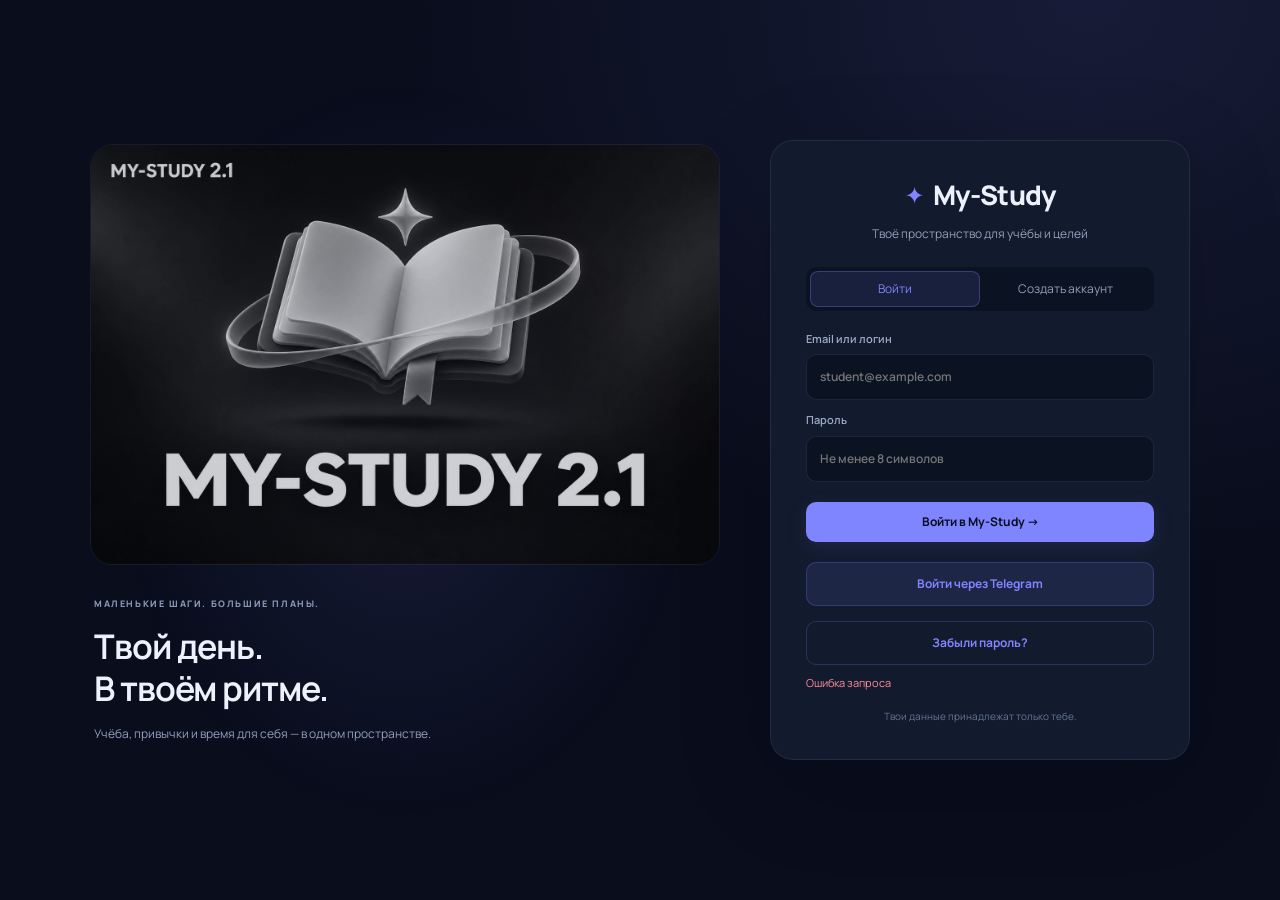
==== static/index.html @ 9c228c8e "Add verified Telegram sign-in and single-use password recovery via linked bot accounts" ====
<!doctype html>
<html lang="ru"><head><meta charset="utf-8"><meta name="viewport" content="width=device-width,initial-scale=1"><meta name="theme-color" content="#070910"><title>My-Study — твой учебный день</title><link rel="preconnect" href="https://fonts.googleapis.com"><link rel="preconnect" href="https://fonts.gstatic.com" crossorigin><link href="https://fonts.googleapis.com/css2?family=DM+Sans:wght@400;500;600;700;800&family=Manrope:wght@400;500;600;700;800&display=swap" rel="stylesheet"><link rel="stylesheet" href="/static/style.css?v=2.1"><link rel="stylesheet" href="/static/assistant.css?v=1"><link rel="stylesheet" href="/static/habits.css?v=1"><link rel="stylesheet" href="/static/themes.css?v=profile-fix"><link rel="stylesheet" href="/static/telegram-app.css?v=1"><link rel="stylesheet" href="/static/whiteboard.css?v=1"></head>
<body><div class="space-bg"><div class="nebula n1"></div><div class="nebula n2"></div><div class="stars" id="stars"></div></div>
<div id="auth" class="auth-wrap hidden"><div class="auth-visual" aria-hidden="true"><img src="/static/bot_images/my-study.jpg" alt=""><div class="auth-visual-copy"><span class="eyebrow">МАЛЕНЬКИЕ ШАГИ. БОЛЬШИЕ ПЛАНЫ.</span><h2>Твой день.<br>В твоём ритме.</h2><p>Учёба, привычки и время для себя — в одном пространстве.</p></div></div><div class="auth-card glass"><div class="brand big"><span class="brand-mark">✦</span><span>My-Study</span></div><p class="muted">Твоё пространство для учёбы и целей</p><div class="auth-tabs"><button class="tab active" data-auth="login">Войти</button><button class="tab" data-auth="register">Создать аккаунт</button></div><form id="loginForm" class="auth-form"><label>Email или логин<input name="login" autocomplete="username" required placeholder="student@example.com"></label><label>Пароль<input name="password" type="password" autocomplete="current-password" required placeholder="Не менее 8 символов"></label><button class="primary full">Войти в My-Study <span>→</span></button></form><form id="registerForm" class="auth-form hidden"><label>Имя<input name="display_name" placeholder="Как тебя называть?"></label><label>Логин<input name="username" required minlength="3" maxlength="40" placeholder="student_01"></label><label>Email<input name="email" type="email" required placeholder="student@example.com"></label><label>Пароль<input name="password" type="password" required minlength="8" placeholder="Минимум 8 символов"></label><button class="primary full">Создать аккаунт <span>→</span></button></form><div class="auth-extra-actions"><button type="button" class="secondary full" id="telegramLoginButton">Войти через Telegram</button><button type="button" class="ghost full" id="forgotPasswordButton">Забыли пароль?</button></div><div id="authError" class="error-line"></div><div class="auth-foot">Твои данные принадлежат только тебе.</div></div></div>
<div id="app" class="app-shell hidden"><aside class="sidebar glass"><div class="brand"><span class="brand-mark">✦</span><span>My-Study</span></div><div class="side-caption">ЛИЧНОЕ ПРОСТРАНСТВО</div><nav id="nav" aria-label="Основная навигация"><button class="nav-item" data-page="whiteboard"><i>✎</i>Доска</button>
<button class="nav-item active" data-page="home"><i>◈</i>Мой день</button>
<button class="nav-item" data-page="tasks"><i>▤</i>Домашка</button>
<button class="nav-item" data-page="schedule"><i>▦</i>Расписание</button>
<button class="nav-item" data-page="habits"><i>✓</i>Привычки</button>
<button class="nav-item" data-page="pomodoro"><i>◷</i>Фокус</button>
<button class="nav-item" data-page="assistant"><i>✦</i>Помощник</button>
<details class="nav-group" id="studyNav"><summary>Учёба <span>⌄</span></summary>
<button class="nav-item" data-page="calendar"><i>▦</i>Календарь</button>
<button class="nav-item" data-page="grades"><i>✧</i>Оценки</button>
<button class="nav-item" data-page="cheats"><i>▧</i>Шпаргалки</button>
<button class="nav-item" data-page="cards"><i>▣</i>Карточки</button>
<button class="nav-item" data-page="goals"><i>◎</i>Цели</button>
<button class="nav-item" data-page="analytics"><i>⌁</i>Аналитика</button>
<button class="nav-item" data-page="subjects"><i>◉</i>Заметки</button></details>
<div class="nav-divider"></div>
<button class="nav-item" data-page="search"><i>⌕</i>Поиск</button>
<button class="nav-item" data-page="telegram"><i>➤</i>Telegram</button>
<button class="nav-item" data-page="reminders"><i>♧</i>Напоминания</button>
<button class="nav-item" data-page="appearance"><i>◈</i>Оформление</button>
<button class="nav-item" data-page="developer"><i>✦</i>Разработчик</button>
<button class="nav-item" data-page="settings"><i>⚙</i>Настройки</button></nav><div class="sidebar-bottom"><div class="user-mini"><div class="avatar" id="avatar">S</div><div class="user-meta"><b id="sideName">Ученик</b><small id="sideEmail">Личный аккаунт</small></div><button id="logout" class="icon-btn" title="Выйти">↗</button></div><div class="version">MY-STUDY <span>● ONLINE</span></div></div></aside>
<main class="main"><header class="topbar"><div><div class="eyebrow" id="todayLabel">ТВОЁ ПРОСТРАНСТВО</div><h1 id="pageTitle">Мой день</h1></div><div class="top-actions"><button class="icon-btn mobile-menu-toggle" id="mobileMenuToggle" title="Все разделы" aria-label="Открыть меню" aria-expanded="false">☰</button><button class="quick-add-button" id="quickAdd" title="Быстро добавить">＋ <span>Добавить</span></button><button class="icon-btn" id="themeHint" title="Настроить оформление">✦</button><div class="top-avatar" id="topAvatar">S</div></div></header><section id="content" class="content"></section><button id="assistantLauncher" class="assistant-launcher" aria-label="Открыть помощника">✦ <span>Помощник</span></button><footer class="footer">MY-STUDY <span>·</span> Сделай сегодняшний день значимым.</footer></main><nav class="mobile-nav" aria-label="Быстрый переход"><button data-mobile-page="home" class="active"><i>◈</i>Мой день</button><button data-mobile-page="tasks"><i>▤</i>Домашка</button><button data-mobile-page="habits"><i>✓</i>Привычки</button><button data-mobile-page="pomodoro"><i>◷</i>Фокус</button><button id="mobileMore"><i>☰</i>Ещё</button></nav><button class="menu-scrim hidden" id="menuScrim" aria-label="Закрыть меню"></button></div><div id="toast" class="toast" role="status" aria-live="polite"></div><div id="modal" class="modal-wrap hidden"><div class="modal glass" role="dialog" aria-modal="true" aria-labelledby="modalTitle"><div class="modal-head"><h3 id="modalTitle">Добавить</h3><button class="icon-btn" onclick="closeModal()">×</button></div><div id="modalBody"></div></div></div>
<script src="https://telegram.org/js/telegram-web-app.js"></script><script src="/static/telegram-app.js?v=whiteboard"></script><script src="/static/themes.js?v=2"></script><script src="/static/habits-core.js?v=1"></script><script src="/static/habits.js?v=2"></script><script src="/static/assistant.js?v=2"></script><script src="/static/whiteboard.js?v=1"></script><script src="/static/app.js?v=2.1-habits"></script><script src="/static/telegram-auth.js?v=1"></script></body></html>
---- static/style.css ----
:root{--bg:#070910;--panel:rgba(17,23,39,.82);--panel2:#111a2c;--line:rgba(145,164,211,.13);--text:#eef2ff;--muted:#8594b5;--blue:#77a7ff;--violet:#9c82ff;--cyan:#6bd9e8;--green:#64d7b1;--red:#ff7d91;--shadow:0 22px 70px rgba(0,0,0,.3)}*{box-sizing:border-box}body{margin:0;background:var(--bg);color:var(--text);font-family:'DM Sans',sans-serif;min-height:100vh}button,input,textarea,select{font:inherit}button{cursor:pointer}.space-bg{position:fixed;inset:0;z-index:-1;overflow:hidden;background:radial-gradient(ellipse at 18% 12%,#171638 0,transparent 36%),radial-gradient(ellipse at 86% 76%,#0c2340 0,transparent 35%),#070910}.nebula{position:absolute;width:560px;height:560px;border-radius:50%;filter:blur(100px);opacity:.16;animation:drift 22s ease-in-out infinite alternate}.n1{background:#7254e8;top:-250px;left:10%}.n2{background:#167ca9;right:-260px;bottom:-250px;animation-delay:-9s}.stars{position:absolute;inset:0;background-image:radial-gradient(1px 1px at 20px 30px,#fff 98%,transparent),radial-gradient(1px 1px at 80px 120px,#b9caff 98%,transparent),radial-gradient(1.5px 1.5px at 170px 70px,#fff 98%,transparent),radial-gradient(1px 1px at 250px 190px,#a8baff 98%,transparent);background-size:310px 250px;opacity:.34;animation:twinkle 8s ease-in-out infinite alternate}.glass{background:var(--panel);border:1px solid var(--line);box-shadow:var(--shadow);backdrop-filter:blur(22px)}.hidden{display:none!important}.app-shell{min-height:100vh;display:grid;grid-template-columns:250px minmax(0,1fr)}.sidebar{position:fixed;inset:14px auto 14px 14px;width:222px;border-radius:22px;padding:22px 14px;display:flex;flex-direction:column;z-index:5}.brand{display:flex;align-items:center;gap:9px;font:800 20px Manrope,sans-serif;letter-spacing:-.7px;padding:0 9px 27px}.brand.big{font-size:27px;justify-content:center;padding:0}.brand sup{font-size:9px;color:#a995ff;border:1px solid #6f5bc5;border-radius:5px;padding:2px 4px;letter-spacing:0}.brand-mark{font-size:24px;color:#a48dff;text-shadow:0 0 20px #8d74ff}.side-caption,.eyebrow{font-size:9px;letter-spacing:1.8px;color:#6f80a5;font-weight:800}.side-caption{padding:0 11px 12px}.sidebar nav{display:grid;gap:5px}.nav-item{border:0;background:transparent;color:#9aa9c9;text-align:left;padding:11px 12px;border-radius:11px;font-size:13px;font-weight:600;transition:.2s;display:flex;gap:12px;align-items:center}.nav-item i{font-style:normal;font-size:17px;width:18px;text-align:center;color:#8199c7}.nav-item:hover{background:#ffffff0b;color:white;transform:translateX(2px)}.nav-item.active{background:linear-gradient(110deg,#26375b,#25264a);color:white;box-shadow:inset 0 0 0 1px #5267a344}.nav-item.active i{color:#b2a0ff}.sidebar-bottom{margin-top:auto}.user-mini{display:flex;align-items:center;gap:9px;padding:11px 7px;border-top:1px solid var(--line)}.avatar,.top-avatar{width:34px;height:34px;border-radius:11px;background:linear-gradient(135deg,#826dff,#428ac8);display:grid;place-items:center;font-weight:800}.user-meta{min-width:0;display:grid;gap:2px;flex:1}.user-meta b{font-size:12px}.user-meta small{font-size:10px;color:var(--muted);overflow:hidden;text-overflow:ellipsis}.version{font-size:8px;letter-spacing:1px;color:#61708f;padding:9px}.version span{float:right;color:#54cda7}.main{grid-column:2;padding:30px clamp(20px,4vw,64px) 20px;max-width:1600px;width:100%;margin:auto}.topbar{display:flex;align-items:center;justify-content:space-between;margin:0 0 27px}.topbar h1{font:800 clamp(25px,3vw,34px) Manrope;margin:5px 0 0;letter-spacing:-1.1px}.top-actions{display:flex;gap:9px;align-items:center}.icon-btn{width:36px;height:36px;border-radius:11px;background:#ffffff08;border:1px solid var(--line);color:#cbd6f2;font-size:19px;display:grid;place-items:center;transition:.2s}.icon-btn:hover{background:#8e7aff22;border-color:#8878db66;transform:translateY(-2px)}.top-avatar{width:37px;height:37px}.content{animation:rise .35s ease}.footer{padding:32px 0 8px;text-align:center;color:#566583;font-size:9px;letter-spacing:1.4px}.footer span{color:#9c82ff}.grid{display:grid;gap:15px}.stats-grid{grid-template-columns:repeat(4,minmax(0,1fr));margin-bottom:16px}.stat-card,.card{border:1px solid var(--line);background:linear-gradient(145deg,rgba(24,33,54,.91),rgba(14,20,34,.85));border-radius:17px;padding:18px;box-shadow:0 12px 38px #0002}.stat-card{min-height:110px;position:relative;overflow:hidden}.stat-card:after{content:'';position:absolute;width:100px;height:100px;border-radius:50%;right:-30px;top:-48px;background:var(--glow,#8e7aff);filter:blur(45px);opacity:.22}.stat-label{font-size:11px;color:#8b9aba}.stat-value{font:800 27px Manrope;margin-top:10px;letter-spacing:-1px}.stat-sub{font-size:10px;color:#7385a8;margin-top:3px}.section-head{display:flex;align-items:center;justify-content:space-between;gap:12px;margin:22px 0 13px}.section-head h2,.card h2{font:700 16px Manrope;margin:0}.section-head p{color:var(--muted);font-size:11px;margin:5px 0 0}.two-col{grid-template-columns:1.25fr .75fr}.three-col{grid-template-columns:repeat(3,minmax(0,1fr))}.card{min-width:0}.card h3{font:700 14px Manrope;margin:0 0 13px}.muted{color:var(--muted)}.small{font-size:11px}.primary,.secondary,.danger,.ghost{border:1px solid transparent;border-radius:10px;padding:10px 14px;font-size:12px;font-weight:700;transition:.2s}.primary{background:linear-gradient(115deg,#7868ed,#588fe5);color:white;box-shadow:0 7px 22px #685de633}.primary:hover{filter:brightness(1.13);transform:translateY(-1px)}.secondary{background:#ffffff0b;border-color:var(--line);color:#d7e1fa}.ghost{background:transparent;color:#aebbd6;border-color:var(--line)}.danger{background:#ff6e8318;color:#ff9baa;border-color:#ff819533}.full{width:100%;margin-top:8px}.row{display:flex;align-items:center;gap:10px}.between{justify-content:space-between}.list{display:grid;gap:9px}.list-item{display:flex;align-items:center;gap:10px;padding:11px 12px;background:#ffffff05;border:1px solid #ffffff0b;border-radius:12px}.list-item .grow{flex:1;min-width:0}.list-item b{font-size:12px}.list-item small{display:block;color:var(--muted);font-size:10px;margin-top:3px}.check{width:19px;height:19px;accent-color:#8e7aff}.progress{height:7px;background:#ffffff12;border-radius:9px;overflow:hidden}.progress span{display:block;height:100%;border-radius:9px;background:linear-gradient(90deg,#7b6bf1,#63b5e9);transition:width .4s}.empty{padding:24px;text-align:center;color:#7d8cac;font-size:12px;border:1px dashed #ffffff1b;border-radius:12px}.empty .emoji{font-size:25px;margin-bottom:8px}.form-grid{display:grid;grid-template-columns:repeat(2,minmax(0,1fr));gap:12px}.field{display:grid;gap:6px;margin-bottom:11px}.field label,form label{font-size:11px;color:#9eaccb;font-weight:600}.field input,.field textarea,.field select,.auth-form input,.modal input,.modal textarea,.modal select{width:100%;background:#090e1b;border:1px solid #293550;color:#eaf0ff;border-radius:10px;padding:11px 12px;outline:none;font-size:12px}.field textarea,.modal textarea{min-height:85px;resize:vertical}.field input:focus,.field textarea:focus,.field select:focus,.auth-form input:focus,.modal input:focus{border-color:#8779e9;box-shadow:0 0 0 3px #8b7bff17}.auth-wrap{min-height:100vh;display:grid;place-items:center;padding:22px}.auth-card{width:min(430px,100%);border-radius:24px;padding:34px}.auth-card>.muted{text-align:center;font-size:12px;margin:12px 0 24px}.auth-tabs{display:grid;grid-template-columns:1fr 1fr;background:#080d19;padding:4px;border-radius:11px;margin-bottom:20px}.tab{border:0;background:transparent;color:#8190b0;padding:9px;border-radius:8px;font-size:12px}.tab.active{background:#293456;color:white}.auth-form{display:grid;gap:12px}.auth-form label{display:grid;gap:7px}.auth-foot{text-align:center;color:#667594;font-size:10px;margin-top:18px}.error-line{color:#ff8b9d;font-size:11px;margin-top:10px;min-height:14px}.toast{position:fixed;bottom:24px;right:24px;background:#18253b;border:1px solid #6e7fb455;color:white;border-radius:12px;padding:12px 17px;font-size:12px;box-shadow:var(--shadow);opacity:0;transform:translateY(10px);transition:.25s;z-index:30;pointer-events:none}.toast.show{opacity:1;transform:translateY(0)}.modal-wrap{position:fixed;inset:0;background:#02040acc;backdrop-filter:blur(9px);z-index:20;display:grid;place-items:center;padding:18px}.modal{width:min(520px,100%);border-radius:18px;padding:20px}.modal-head{display:flex;justify-content:space-between;align-items:center;margin-bottom:16px}.modal-head h3{margin:0;font:700 17px Manrope}.modal form{display:grid;gap:10px}.modal label{display:grid;gap:6px;color:#9eaccb;font-size:11px}.modal-actions{display:flex;justify-content:flex-end;gap:8px;margin-top:10px}.calendar-grid{display:grid;grid-template-columns:repeat(7,1fr);gap:6px}.calendar-day{min-height:85px;border:1px solid var(--line);border-radius:10px;background:#ffffff04;padding:7px;font-size:11px}.calendar-day.today{border-color:#887aff88;background:#8a79ff12}.calendar-day .day-num{color:#a8b5d2}.calendar-day .event-dot{display:block;margin-top:5px;background:#796ce7;color:white;border-radius:5px;padding:3px 4px;font-size:9px;overflow:hidden;text-overflow:ellipsis;white-space:nowrap}.timer-ring{width:230px;height:230px;border-radius:50%;display:grid;place-items:center;margin:18px auto;background:conic-gradient(#8978f7 var(--pct,0%),#29334c 0);position:relative}.timer-ring:before{content:'';position:absolute;inset:10px;border-radius:50%;background:#10182a}.timer-inner{position:relative;text-align:center}.timer-time{font:800 42px Manrope;letter-spacing:-2px}.timer-caption{font-size:10px;color:#91a1c2;letter-spacing:1.5px}.flashcard{min-height:190px;display:grid;place-items:center;text-align:center;padding:25px;border-radius:17px;border:1px solid #8274df44;background:linear-gradient(140deg,#20254a,#111c31);cursor:pointer;transition:.25s}.flashcard:hover{transform:translateY(-3px)}.flashcard .face{font-size:9px;color:#9c8cff;letter-spacing:2px;margin-bottom:14px}.flashcard .word{font:700 22px Manrope}.pill{display:inline-flex;align-items:center;gap:5px;border-radius:20px;padding:5px 9px;background:#8b7aff19;color:#b5a9ff;font-size:9px}.image-grid{display:grid;grid-template-columns:repeat(auto-fill,minmax(180px,1fr));gap:12px}.image-card{border:1px solid var(--line);background:#ffffff06;border-radius:13px;overflow:hidden}.image-card img{width:100%;height:150px;object-fit:cover;background:#0b1020}.image-card .image-info{padding:10px}.image-info b{font-size:12px}.chart{width:100%;height:190px;display:block}.bar-row{display:grid;grid-template-columns:95px 1fr 35px;gap:8px;align-items:center;font-size:10px;margin:12px 0;color:#aab7d4}.bar{height:8px;background:#ffffff10;border-radius:8px;overflow:hidden}.bar span{display:block;height:100%;background:linear-gradient(90deg,#7468ee,#63c4df);border-radius:8px}.inline-actions{display:flex;gap:7px;flex-wrap:wrap}.link-code{font:800 27px Manrope;letter-spacing:5px;color:#c5b9ff;text-align:center;padding:18px;background:#8a78ff12;border:1px dashed #8979e955;border-radius:12px}.week-days{display:flex;gap:7px;flex-wrap:wrap}.week-days label{display:flex;gap:4px;align-items:center;background:#ffffff08;padding:7px 9px;border-radius:8px;font-size:10px}.week-days input{accent-color:#8979f5}.muted-line{height:1px;background:var(--line);margin:14px 0}
@keyframes rise{from{opacity:0;transform:translateY(8px)}to{opacity:1;transform:none}}@keyframes drift{to{transform:translate(90px,70px) scale(1.15)}}@keyframes twinkle{to{opacity:.16;transform:translateY(-10px)}}
@media(max-width:1050px){.app-shell{grid-template-columns:205px minmax(0,1fr)}.sidebar{width:180px}.main{padding:25px 22px}.stats-grid{grid-template-columns:repeat(2,1fr)}}@media(max-width:760px){.app-shell{display:block}.sidebar{position:fixed;inset:auto 8px 8px 8px;width:auto;height:70px;padding:7px 8px;border-radius:17px;display:block;overflow:hidden}.sidebar .brand,.side-caption,.sidebar-bottom{display:none}.sidebar nav{display:flex;overflow-x:auto;gap:4px;height:55px;align-items:center;scrollbar-width:none}.nav-item{flex:0 0 auto;display:grid;justify-items:center;gap:1px;padding:7px 11px;font-size:9px}.nav-item i{font-size:17px}.main{padding:20px 14px 105px}.topbar{margin-bottom:20px}.topbar h1{font-size:25px}.top-actions .icon-btn:nth-child(2){display:none}.stats-grid{gap:9px}.stat-card{padding:13px;min-height:96px}.stat-value{font-size:23px}.two-col,.three-col{grid-template-columns:1fr}.form-grid{grid-template-columns:1fr}.calendar-day{min-height:64px;padding:4px}.calendar-day .event-dot{font-size:8px}.auth-card{padding:25px}.footer{padding-bottom:15px}}@media(prefers-reduced-motion:reduce){*,*:before,*:after{animation-duration:.01ms!important;transition-duration:.01ms!important;scroll-behavior:auto!important}}

/* Reminder cards */
.reminder-grid{display:grid;grid-template-columns:repeat(auto-fit,minmax(245px,1fr));gap:15px}.reminder-card{display:grid;gap:10px}.reminder-time{font:800 35px Manrope,sans-serif;color:#b3b3ff;letter-spacing:-1px}.reminder-toggle{display:flex;gap:7px;align-items:center;color:#9eaccb;font-size:11px}.reminder-toggle input{accent-color:#64d7b1}.reminder-card h3{margin:0}.reminder-card .inline-actions{margin-top:auto}.reminder-card .pill{white-space:nowrap}

/* My-Study mobile accessibility fixes */
.modal,.modal-content,.modal-body{max-height:min(92dvh,900px);overflow-y:auto;overscroll-behavior:contain}
.modal-actions{position:sticky;bottom:0;z-index:3;background:#171326;padding:12px 4px;display:flex;flex-wrap:wrap;gap:10px}
.modal-actions button{min-height:44px;flex:1}
.subject-config{display:flex;align-items:center;gap:12px;flex-wrap:wrap;padding:12px;border-bottom:1px solid #ffffff16}
.subject-config small{width:100%;color:#aaa}
@media(max-width:800px){.form-grid,.two-col{grid-template-columns:minmax(0,1fr)!important}.modal,.modal-content{width:calc(100vw - 18px)!important;max-width:100%!important}.week-days{display:flex;flex-wrap:wrap;gap:8px}.week-days label{min-width:42px}input,select,textarea{max-width:100%;min-width:0}}

/* Homework attachment preview on mobile and desktop */
.task-photo-preview{display:grid;grid-template-columns:repeat(auto-fill,minmax(86px,1fr));gap:9px;margin:8px 0 12px}
.task-photo-preview img{width:100%;height:92px;object-fit:cover;border-radius:12px;border:1px solid rgba(180,150,255,.3)}
#taskPhotos{display:block;width:100%;max-width:100%;box-sizing:border-box;margin-top:8px}
#createTaskForm .modal-actions,#uploadForm .modal-actions{position:sticky;bottom:0;background:var(--bg-card,#171323);padding:12px 0 4px;z-index:2;display:flex;flex-wrap:wrap;gap:8px}
@media(max-width:640px){#createTaskForm .modal-actions button,#uploadForm .modal-actions button{flex:1 1 150px;min-height:44px}}
/* Six dark themes: shared accent variables and atmospheric backgrounds */
:root{--theme-accent:#8b5cf6;--theme-glow:rgba(139,92,246,.20);--theme-back:#070910}
:root[data-theme="emerald"]{--theme-accent:#10b981;--theme-glow:rgba(16,185,129,.21);--theme-back:#04110e;--violet:#34d399;--blue:#2dd4bf;--panel:#0b211c}
:root[data-theme="sapphire"]{--theme-accent:#3b82f6;--theme-glow:rgba(59,130,246,.22);--theme-back:#050d1d;--violet:#60a5fa;--blue:#38bdf8;--panel:#0b172b}
:root[data-theme="ruby"]{--theme-accent:#f43f5e;--theme-glow:rgba(244,63,94,.18);--theme-back:#15060c;--violet:#fb7185;--blue:#f9739b;--panel:#25111a}
:root[data-theme="amethyst"]{--theme-accent:#a855f7;--theme-glow:rgba(168,85,247,.24);--theme-back:#0c071a;--violet:#c084fc;--blue:#a78bfa;--panel:#211333}
:root[data-theme="onyx"]{--theme-accent:#94a3b8;--theme-glow:rgba(148,163,184,.10);--theme-back:#090b0f;--violet:#cbd5e1;--blue:#94a3b8;--panel:#171a20}
body{background:var(--theme-back)}
.space-bg{background:radial-gradient(ellipse at 18% 12%,var(--theme-glow),transparent 40%),radial-gradient(ellipse at 86% 76%,var(--theme-glow),transparent 38%),var(--theme-back)}
.n1,.n2{background:var(--theme-accent)}
.nav-item.active{background:linear-gradient(110deg,var(--theme-glow),rgba(38,47,68,.8));box-shadow:inset 0 0 0 1px var(--theme-glow)}
.nav-item.active i,.brand-mark,.brand sup,.footer span{color:var(--theme-accent)}
.primary{background:linear-gradient(120deg,var(--theme-accent),#426baf)}
.pill{background:var(--theme-glow);color:var(--violet)}
.reminder-time{color:var(--violet)}
.theme-grid{display:grid;grid-template-columns:repeat(auto-fit,minmax(135px,1fr));gap:12px}
.theme-choice{border:1px solid var(--line);border-radius:14px;background:#ffffff09;color:var(--text);padding:10px;display:grid;gap:9px;text-align:left;min-height:95px}
.theme-choice.selected{outline:2px solid var(--theme-accent)}
.theme-preview{display:block;height:46px;border-radius:9px;background:radial-gradient(circle at 65% 35%,var(--theme-swatch),transparent 55%),#0b1020;border:1px solid #ffffff19}
.search-panel{max-width:850px}.search-panel label{display:block;font-weight:700;margin-bottom:12px}
.search-input{display:block;width:100%;background:#0c1221;color:var(--text);border:1px solid var(--line);border-radius:14px;padding:16px;font-size:15px;outline:none}
.search-input:focus{border-color:var(--theme-accent);box-shadow:0 0 0 3px var(--theme-glow)}
.search-help{margin:16px 0;padding:16px;background:#ffffff07;border-radius:12px;color:var(--muted);font-size:12px}
.search-help b{color:var(--text)}.search-help p{margin:9px 0}.search-help small{opacity:.8}

/* Developer glass profile: inherits accent from all six themes */
.developer-glass{position:relative;isolation:isolate;overflow:hidden;max-width:620px;margin:22px auto;padding:clamp(20px,4vw,34px);border-radius:24px;border:1px solid color-mix(in srgb,var(--theme-accent) 40%,transparent);background:linear-gradient(130deg,rgba(255,255,255,.11),rgba(255,255,255,.025) 48%,var(--theme-glow));box-shadow:0 16px 48px rgba(0,0,0,.25),inset 0 1px rgba(255,255,255,.16);backdrop-filter:blur(24px);-webkit-backdrop-filter:blur(24px)}
.developer-glass-shine{position:absolute;z-index:-1;top:-100px;right:-70px;width:300px;height:300px;background:radial-gradient(circle,var(--theme-glow),transparent 70%);pointer-events:none}
.developer-profile{display:flex;align-items:center;gap:22px;min-width:0}.developer-avatar{width:104px;height:104px;flex:0 0 104px;display:grid;place-items:center;overflow:hidden;border-radius:26px;background:linear-gradient(135deg,var(--theme-glow),rgba(255,255,255,.08));border:1px solid var(--theme-accent);box-shadow:0 0 24px var(--theme-glow)}.developer-avatar img{width:100%;height:100%;object-fit:cover}.developer-avatar span{font-size:46px;color:var(--theme-accent)}.developer-details{min-width:0}.developer-kicker{font-size:10px;letter-spacing:2px;color:var(--violet);font-weight:700}.developer-details h2{font-size:clamp(20px,4vw,29px);margin:8px 0;overflow-wrap:anywhere}.developer-details p{color:var(--muted);font-size:13px}.developer-details p b{color:var(--text)}.developer-contact{display:flex;align-items:center;justify-content:center;text-decoration:none;min-height:46px;margin-top:25px;border-radius:13px;background:var(--theme-accent);color:white;font-weight:700;transition:transform .2s,filter .2s}.developer-contact:hover{transform:translateY(-2px);filter:brightness(1.13)}.lesson-edit{white-space:nowrap;font-size:11px;padding:8px 10px}
@media(max-width:520px){.developer-profile{flex-direction:column;text-align:center}.developer-avatar{width:90px;height:90px;flex-basis:90px}.developer-glass{margin:12px auto}.lesson-edit{padding:7px;font-size:10px}}

/* My-Study 2.1: a calm midnight workspace. Existing theme choices remain available. */
:root{--bg:#080e1c;--text:#edf1fc;--muted:#909bb5;--line:rgba(157,177,224,.11);--shadow:0 18px 50px #0002}
:root:not([data-theme]),:root[data-theme="cosmos"]{--theme-accent:#4879f5;--theme-glow:rgba(78,105,218,.12);--theme-back:#080e1c;--violet:#ad91f7;--blue:#7fa7ff;--panel:#10192b}
body{font-family:Manrope,'DM Sans',sans-serif;font-size:14px;line-height:1.5}
button,a,input{touch-action:manipulation}button:disabled{cursor:wait;opacity:.6}
button:focus-visible,a:focus-visible,summary:focus-visible{outline:2px solid #91afff;outline-offset:4px}
.space-bg{background:radial-gradient(ellipse at 75% 0%,var(--theme-glow),transparent 50%),var(--theme-back)}
.nebula,.stars{display:none}
.app-shell{grid-template-columns:248px minmax(0,1fr)}
.sidebar{inset:0 auto 0 0;width:248px;border-radius:0;background:#0c1322;border:0;border-right:1px solid var(--line);padding:30px 18px 12px;box-shadow:none;backdrop-filter:none}
.sidebar .brand{padding:0 10px 27px;font-size:22px}.brand sup{color:#a9bbff;border-color:#496ca255}.brand-mark{text-shadow:none;color:#8ea7ff}
.side-caption{font-size:8px;letter-spacing:1.4px;padding-bottom:15px}
.sidebar nav{overflow-y:auto;min-height:0;scrollbar-width:thin;scrollbar-color:#25324c transparent;gap:4px;margin-bottom:18px}
.nav-item{font-size:12px;min-height:43px;padding:11px 13px;flex-shrink:0;border-radius:10px;color:#929eb9}
.nav-item:hover{transform:none;background:#ffffff06}
.nav-item.active{background:linear-gradient(100deg,#3b64d432,#5349b522);box-shadow:inset 3px 0 #7392ff;color:#f3f6ff}
.nav-item.active i{color:#91abff}.nav-item i{font-size:18px;color:#7182a8}
.nav-group summary{display:flex;justify-content:space-between;padding:15px 13px 10px;font-size:11px;color:#9ca7c1;cursor:pointer;list-style:none}.nav-group summary::-webkit-details-marker{display:none}.nav-group[open] summary span{transform:rotate(180deg)}.nav-group .nav-item{width:100%;min-height:39px}.nav-divider{height:1px;background:var(--line);margin:10px 12px}
.sidebar-bottom{padding-top:8px;background:#0c1322}.user-mini{padding:13px 4px}.user-meta b{font-size:11px}.version{padding:8px 3px;font-size:8px}
.main{padding:30px clamp(20px,3.4vw,54px) 20px;max-width:1570px;align-self:start}
.topbar{margin-bottom:28px}.topbar h1{font-weight:750;font-size:25px;letter-spacing:-.8px}.eyebrow{font-size:9px;letter-spacing:1.6px;color:#8897b9}.topbar .eyebrow{font-size:8px}
.top-actions{gap:12px}.quick-add-button{background:#17243d;color:#dce6ff;border:1px solid #6076ad33;border-radius:11px;padding:10px 15px;font-size:12px;font-weight:700}.quick-add-button:hover{background:#203254}.icon-btn{min-width:36px;box-shadow:none}.avatar,.top-avatar{background:linear-gradient(145deg,#3a62ce,#7954bf);border:1px solid #a4aef322}
.card,.stat-card{background:linear-gradient(135deg,#121c2e,#0f1828);border-color:var(--line);box-shadow:0 6px 25px #0000000c;border-radius:18px;padding:23px}
.card>.section-head:first-child{margin-top:0}.section-head{gap:12px}.section-head h2,.card h2{font-size:15px;font-weight:750;letter-spacing:-.3px}.section-head p{font-size:10px;line-height:1.5;margin-top:6px}.section-head .ghost{font-size:10px;padding:7px 0;white-space:nowrap}
.primary{background:#4879f5;box-shadow:0 5px 20px #3264da20;border-color:#82a0ff22;min-height:39px;border-radius:10px}.primary:hover{filter:brightness(1.08);box-shadow:0 8px 22px #3264da30}.secondary{background:#1a2741;border-color:#7896cf20;color:#c5d5ff}.ghost{color:#98a6c8;background:transparent}.ghost:hover{background:#ffffff06;color:#e7eeff}.danger{background:#ef647914;color:#ee91a2;border-color:#ef647922}
.day-hero{display:flex;align-items:center;justify-content:space-between;position:relative;overflow:hidden;isolation:isolate;min-height:255px;border:1px solid #6c7fde26;border-radius:23px;padding:35px 38px;background:radial-gradient(ellipse at 91% 30%,#5750a62c,transparent 60%),linear-gradient(110deg,#142341,#151c35 65%,#211a3e)}
.day-hero-copy{position:relative;z-index:1;max-width:70%}.day-hero .eyebrow{color:#91a7db;font-size:8px}.day-hero h2{font-size:clamp(21px,2.5vw,32px);line-height:1.3;font-weight:750;letter-spacing:-1px;margin:15px 0 12px}.day-hero p{color:#a7b2cc;font-size:12px;line-height:1.85;margin:0 0 23px}.welcome-star{font-size:20px;margin-left:13px;color:#bba3ff}.hero-actions{display:flex;gap:12px;align-items:center}.hero-actions button{font-size:11px}
.hero-art{width:230px;height:230px;flex:0 0 230px;position:relative;display:grid;place-items:center}.hero-spark{font-size:150px;line-height:1;color:#a495ff;text-shadow:6px 7px 0 #5356af,-4px -2px 0 #c1c5ff,0 15px 65px #7877ff40;transform:rotate(12deg)}.orbit{position:absolute;border:1px solid #8490e338;border-radius:50%;width:245px;height:100px;transform:rotate(-28deg)}.orbit-two{transform:rotate(40deg);width:225px;height:105px;border-color:#7c81d927}.art-label{position:absolute;bottom:7px;font-size:9px;color:#a496cc;letter-spacing:1px}
.day-metrics{display:grid;grid-template-columns:repeat(4,minmax(0,1fr));margin:25px 0 28px;gap:16px}.day-metrics>div{display:flex;gap:13px;align-items:center;padding:5px 13px;border-right:1px solid var(--line)}.day-metrics>div:first-child{padding-left:0}.day-metrics>div:last-child{border:0}.metric-icon{width:42px;height:42px;flex:0 0 42px;border-radius:13px;background:#5287ff15;color:#8dadff;display:grid;place-items:center;font-size:20px}.metric-icon.violet{color:#b89afa;background:#a084f315}.metric-icon.teal{color:#81c8c3;background:#5cb5ad15}.metric-icon.amber{color:#e2b991;background:#dba36b15}.day-metrics b{font-size:23px;line-height:1.2;font-weight:750;display:block;letter-spacing:-.7px}.day-metrics b em{font-style:normal;font-size:15px;color:#6c7a97}.day-metrics small{display:block;color:#7f8dab;font-size:9px;margin-top:5px}
.day-layout{display:grid;grid-template-columns:minmax(0,1.5fr) minmax(270px,1fr);gap:23px;align-items:start}.day-primary,.day-secondary{display:grid;gap:23px;min-width:0}.day-layout .list{gap:0}.home-task{display:flex;gap:13px;padding:21px 0;border-bottom:1px solid var(--line)}.home-task:last-child{border-bottom:0}.task-check-label{padding-top:6px;cursor:pointer}.check{width:19px;height:19px;border-radius:6px;accent-color:#7d82f8;flex-shrink:0;cursor:pointer}.task-meta{display:flex;align-items:center;justify-content:space-between;gap:8px;margin-bottom:10px;font-size:9px;color:#8490aa}.subject-badge{padding:3px 9px;border-radius:5px;background:color-mix(in srgb,var(--subject) 11%,transparent);color:var(--subject);font-size:9px;font-weight:700}.home-task b{font-size:13px;font-weight:650;line-height:1.6;overflow-wrap:anywhere}.task-description{color:#8896b3;font-size:11px;margin:7px 0;white-space:pre-wrap;overflow-wrap:anywhere}.task-inline-actions{display:flex;gap:14px;margin-top:10px}.task-inline-actions .ghost{padding:0;font-size:9px;color:#8498c4;min-height:24px}.add-inline{width:100%;text-align:left;border:1px dashed #7089c633;background:transparent;color:#8fa6d2;padding:12px 14px;border-radius:9px;margin-top:12px;font-size:10px}.add-inline:hover{background:#ffffff04}
.lesson-timeline{padding:8px 0}.timeline-lesson{display:grid;grid-template-columns:47px 20px minmax(0,1fr);gap:10px;position:relative;padding:11px 0 22px}.timeline-lesson:not(:last-child):after{content:'';position:absolute;left:66px;top:29px;bottom:-8px;width:1px;background:#6c7b9b30}.lesson-time b{font-size:11px;color:#a5b4d2;font-weight:600}.lesson-time small{font-size:9px;color:#677895;margin-top:5px;display:block}.timeline-dot{display:block;width:9px;height:9px;border-radius:50%;background:var(--subject);box-shadow:0 0 0 4px color-mix(in srgb,var(--subject) 10%,transparent);margin:6px auto}.timeline-lesson>div:last-child>b{font-size:12px}.timeline-lesson>div:last-child>small{display:block;font-size:10px;color:#7e8da9;margin-top:5px}
.habit-progress{display:flex;justify-content:space-between;font-size:11px;margin:24px 0 11px}.habit-progress b{font-weight:600;color:#b6c3de}.habit-progress span{color:#ad91f7;font-weight:700}.progress{background:#ffffff08;border-radius:10px;height:5px;overflow:hidden}.progress span{background:linear-gradient(90deg,#5c7feb,#ad8ae8);transition:width .35s;display:block;height:100%;border-radius:inherit}.day-habits .list{margin-top:20px}.habit-row{display:flex;align-items:center;gap:12px;padding:12px 0;cursor:pointer;font-size:11px;color:#bdc9e0;overflow-wrap:anywhere}.habit-row.is-done span{color:#697994;text-decoration:line-through}.habit-row.is-done input{opacity:.7}
.focus-card{position:relative;overflow:hidden;border:1px solid #8575d933;border-radius:18px;padding:25px;background:radial-gradient(ellipse at 90% 40%,#6747ba20,transparent 70%),linear-gradient(140deg,#1d2243,#1b1835)}.focus-card>.eyebrow{font-size:8px;color:#a29ad1}.focus-card h3{font-size:19px;letter-spacing:-.5px;line-height:1.5;margin:15px 0 13px;font-weight:650}.focus-clock{font-size:40px;line-height:1.3;font-weight:600;letter-spacing:-1.5px;font-variant-numeric:tabular-nums;color:#d5cbff}.focus-card p{font-size:9px;color:#9187b3;margin:9px 0 20px}.focus-card .primary{width:100%;background:#8064d2;font-size:11px}.focus-star{position:absolute;right:18px;top:80px;font-size:74px;color:#b0a0f02b;transform:rotate(15deg);pointer-events:none}
.goal-mini{padding:10px 0 17px}.goal-mini b{font-size:11px;font-weight:600}.goal-mini small{font-size:9px;color:#8998b8}.goal-mini .progress{margin-top:12px}.day-footnote{text-align:center;margin:30px 0 0;font-size:10px;color:#657492}.footer{font-size:8px;padding-top:22px;letter-spacing:1px}.task-photo-gallery{display:grid;gap:16px}.task-photo-gallery img{display:block;max-width:100%;height:auto;border-radius:12px}
.auth-wrap{display:grid;grid-template-columns:minmax(0,1.2fr) minmax(390px,.8fr);gap:50px;align-items:center;max-width:1200px;margin:auto;padding:50px;min-height:100vh}.auth-visual{align-self:stretch;display:flex;flex-direction:column;justify-content:center;position:relative;min-width:0}.auth-visual img{width:100%;border-radius:22px;opacity:.9;border:1px solid var(--line)}.auth-visual-copy{padding:26px 4px 0}.auth-visual-copy h2{font-size:34px;line-height:1.25;letter-spacing:-1px;font-weight:650;margin:13px 0}.auth-visual-copy p{font-size:12px;color:var(--muted);max-width:360px;line-height:1.8}.auth-card{width:100%;max-width:430px;padding:35px;border-radius:23px;background:#111b2dcc;box-shadow:0 25px 100px #0002}.auth-form label{font-size:11px}.auth-card .brand.big{font-size:27px}.auth-card>.muted{font-size:12px}.auth-form input{padding:13px;border-radius:10px;min-height:44px}.auth-foot{font-size:10px}.modal{background:#111b2f;border-radius:20px;max-height:90dvh;overflow-y:auto}.modal h3{font-size:17px}.empty{padding:25px 10px;font-size:11px;line-height:1.8}.stats-grid .stat-card{min-height:100px}.stat-card:after{opacity:.08}
.mobile-nav,.mobile-menu-toggle{display:none}.menu-scrim{position:fixed;inset:0;background:#040916b8;border:0;z-index:30}
@media(min-width:1051px){.sidebar{z-index:35}}
@media(max-width:1250px) and (min-width:1051px){.day-hero{padding:28px}.hero-art{width:170px;flex-basis:170px}.orbit{width:190px}.day-layout{grid-template-columns:minmax(0,1.2fr) minmax(250px,1fr);gap:18px}.day-primary,.day-secondary{gap:18px}.card{padding:19px}.day-metrics{gap:7px}.day-metrics>div{gap:9px;padding:4px 7px}.metric-icon{width:35px;height:35px;flex-basis:35px}.day-metrics small{font-size:8px}}
@media(max-width:1050px){.app-shell{display:block}.sidebar{display:flex;inset:0 auto 0 0;width:265px;z-index:40;transform:translateX(-101%);transition:transform .2s}.menu-open .sidebar{transform:translateX(0)}.main{display:block;padding:25px 25px 100px;max-width:1100px;margin:auto}.mobile-menu-toggle{display:grid}.mobile-nav{display:flex;position:fixed;bottom:0;left:0;right:0;padding:9px 12px calc(9px + env(safe-area-inset-bottom));height:auto;min-height:68px;background:#0e1729f5;backdrop-filter:blur(16px);border-top:1px solid var(--line);justify-content:space-around;z-index:20}.mobile-nav button{display:flex;flex-direction:column;align-items:center;gap:4px;background:none;border:0;color:#7283a7;font-size:9px;min-width:50px;padding:3px 8px}.mobile-nav i{font-style:normal;font-size:21px;line-height:1.3}.mobile-nav button.active{color:#91aaff}.day-hero{min-height:235px}.day-layout{grid-template-columns:minmax(0,1.4fr) minmax(260px,1fr)}.auth-wrap{padding:35px;gap:30px}}
@media(max-width:720px){.main{padding:20px 16px 100px}.topbar{margin-bottom:20px;gap:10px}.topbar h1{font-size:23px}.topbar .eyebrow{font-size:7px;letter-spacing:.8px;max-width:200px}.top-actions{gap:7px}.top-avatar{display:none}.quick-add-button{padding:8px 11px;font-size:22px;line-height:1;width:36px;height:36px}.quick-add-button span{display:none}.top-actions #themeHint{display:none}.day-hero{min-height:225px;padding:25px 23px;border-radius:18px}.day-hero-copy{max-width:100%}.day-hero .eyebrow{font-size:7px;letter-spacing:1px}.day-hero h2{font-size:24px;max-width:95%;margin-top:14px}.welcome-star{font-size:18px;margin-left:7px}.day-hero p{font-size:10px;max-width:93%;margin-bottom:20px}.hero-art{position:absolute;right:-38px;top:20px;opacity:.12;z-index:-1}.hero-actions{gap:7px}.hero-actions button{font-size:10px;padding:10px 12px}.day-metrics{grid-template-columns:repeat(2,minmax(0,1fr));gap:19px 12px;margin:24px 3px}.day-metrics>div{border:0;padding:0!important;gap:11px}.day-metrics b{font-size:21px}.day-metrics small{font-size:9px}.day-layout{grid-template-columns:1fr;gap:18px}.day-primary,.day-secondary{gap:18px}.card{padding:21px 18px;border-radius:16px}.section-head h2{font-size:15px}.section-head .ghost{font-size:9px}.task-meta{font-size:8px}.home-task{padding:18px 0}.day-secondary{grid-template-columns:1fr}.focus-card{padding:23px}.focus-card h3{font-size:21px}.focus-clock{font-size:44px}.focus-star{right:35px;font-size:100px;top:60px}.day-footnote{font-size:9px;margin-top:25px}.auth-wrap{display:flex;min-height:100dvh;padding:26px 19px;justify-content:center}.auth-visual{display:none}.auth-card{padding:30px 25px}.three-col{grid-template-columns:1fr}.two-col{grid-template-columns:1fr}.stats-grid{grid-template-columns:repeat(2,minmax(0,1fr))}.modal-wrap{padding:16px}.modal{width:100%;padding:22px 18px}.task-inline-actions{flex-wrap:wrap}.row.between{gap:10px}.day-hero h2{overflow-wrap:anywhere}}
@media(prefers-reduced-motion:reduce){*,*:before,*:after{animation:none!important;transition:none!important;scroll-behavior:auto!important}}

@media(max-width:1050px){.sidebar{height:100dvh;overflow:hidden;border-radius:0;padding:28px 18px 12px}.sidebar .brand{display:flex}.sidebar .side-caption,.sidebar .sidebar-bottom{display:block}.sidebar nav{display:grid;grid-template-columns:1fr;height:auto;align-items:stretch;overflow-x:hidden;overflow-y:auto;scrollbar-width:thin;flex:1}.sidebar .nav-item{display:flex;justify-content:flex-start;justify-items:normal;font-size:12px;padding:11px 13px;gap:12px}.sidebar .sidebar-bottom{margin-top:8px}.sidebar .nav-group .nav-item{width:100%}.sidebar .nav-divider{min-height:1px}}

.topbar h1,.section-head h2,.card h2,.card h3,.stat-value,.brand,.focus-clock{font-family:Manrope,'DM Sans',system-ui,sans-serif}.check{appearance:none;-webkit-appearance:none;display:inline-grid;place-content:center;background:#0b1425;border:1px solid #596e9b70;vertical-align:middle}.check:checked{background:#8573df;border-color:#ac9cf2}.check:checked:after{content:'✓';font:bold 13px system-ui,sans-serif;color:white;line-height:1}.check:focus-visible{outline:2px solid #91afff;outline-offset:3px}
---- static/assistant.css ----
.sr-only{position:absolute;width:1px;height:1px;padding:0;margin:-1px;overflow:hidden;clip:rect(0,0,0,0);white-space:nowrap;border:0}
.assistant-launcher{position:fixed;right:28px;bottom:26px;z-index:15;border:1px solid #a996ed55;border-radius:30px;background:linear-gradient(120deg,#516dce,#7757bb);color:#fff;font:700 12px Manrope,system-ui,sans-serif;box-shadow:0 9px 32px #0004;padding:14px 20px;display:flex;gap:9px;align-items:center}
.assistant-launcher:hover{filter:brightness(1.1)}.assistant-page .assistant-launcher{display:none}
.ai-heading{display:flex;justify-content:space-between;align-items:center;gap:20px;margin-bottom:24px}.ai-heading h2{font-size:28px;letter-spacing:-.8px;font-weight:750;margin:10px 0}.ai-heading h2 span{color:#b39cf7;margin-left:8px}.ai-heading p{font-size:11px;color:var(--muted);margin:0}.ai-heading .secondary{white-space:nowrap;font-size:11px}.ai-heading .eyebrow{font-size:8px}
.ai-layout{display:grid;grid-template-columns:minmax(0,1fr) 285px;gap:22px;align-items:start}.ai-conversation.card{padding:0;overflow:hidden;display:flex;flex-direction:column;min-height:620px}.ai-chat-top{display:flex;gap:12px;align-items:center;padding:20px 24px;border-bottom:1px solid var(--line);background:#ffffff02}.ai-avatar{width:37px;height:37px;display:grid;place-items:center;border-radius:12px;background:linear-gradient(140deg,#4164a3,#6c4f99);font-size:23px;color:#d0baff}.ai-chat-top b{font-size:12px}.ai-chat-top small{display:block;font-size:9px;color:#8193b5;margin-top:3px}
.ai-messages{height:clamp(330px,49vh,650px);overflow-y:auto;overscroll-behavior:contain;padding:24px;display:flex;flex-direction:column;gap:20px;scrollbar-width:thin;scrollbar-color:#35415b transparent}.ai-welcome{text-align:center;margin:auto;max-width:290px;padding:30px 0;color:#93a3bf}.ai-welcome>span{display:inline-grid;place-items:center;width:70px;height:70px;font-size:48px;color:#b6a0ef;border:1px solid #9483ca26;border-radius:22px;background:radial-gradient(circle,#8d72c51a,transparent)}.ai-welcome h3{font:700 21px Manrope,system-ui,sans-serif!important;color:#dce4fa;margin:20px 0 12px}.ai-welcome p{font-size:11px;line-height:1.9;margin:0}
.ai-message{max-width:95%;padding:15px 17px;border-radius:15px;overflow-wrap:anywhere;flex-shrink:0}.ai-message.user{background:#38558c38;align-self:flex-end;border:1px solid #6280b52b;border-bottom-right-radius:4px}.ai-message.assistant{background:#ffffff04;align-self:flex-start;border:1px solid var(--line);border-bottom-left-radius:4px}.ai-message>small{font-size:8px;color:#8f9fbf;display:block;margin-bottom:8px;letter-spacing:.4px}.ai-message-text{font-size:12px;line-height:1.9;white-space:pre-wrap;color:#d7e1f6}.ai-message-actions{display:flex;flex-wrap:wrap;gap:7px;margin-top:12px}.ai-message-actions .secondary{font-size:10px;padding:8px 11px}.ai-thinking{font-size:11px;color:#b19be9;padding:10px 0;animation:ai-breathe 1.5s ease-in-out infinite alternate}
.ai-composer{border-top:1px solid var(--line);padding:17px 23px 13px}.ai-composer textarea{width:100%;resize:vertical;min-height:64px;max-height:180px;border:1px solid #566d9b40;background:#0b1424;padding:12px 14px;border-radius:11px;color:#e3eafa;font-size:12px;line-height:1.6;outline:none}.ai-composer textarea:focus{border-color:#8b88da}.ai-composer-bottom{display:flex;justify-content:space-between;align-items:center;gap:10px;margin-top:9px}.ai-composer-bottom small{font-size:8px;color:#6f7f9e}.ai-composer .primary{font-size:11px}.ai-disclaimer{font-size:8px;line-height:1.8;color:#697b9c;padding:0 23px 16px;margin:0}.ai-error{margin:12px 23px 0;background:#e9a36f0e;border:1px solid #e9a36f33;padding:12px;border-radius:10px;color:#e2bb9a;font-size:11px;line-height:1.7}
.ai-context{display:grid;gap:16px;min-width:0}.ai-context .card{padding:21px}.ai-context h3{font:700 12px Manrope,system-ui,sans-serif!important;margin-bottom:15px}.ai-mode-switch{display:flex;padding:4px;gap:4px;background:#080e1e88;border:1px solid var(--line);border-radius:10px}.ai-mode-switch button{flex:1;padding:9px 4px;font-size:10px;font-weight:650;border:0;border-radius:7px;color:#8595b2;background:transparent}.ai-mode-switch button.active{background:#4c4c813d;color:#d7cff8;box-shadow:inset 0 0 0 1px #9992d329}.ai-mode-description{font-size:10px;color:#8e9ebb;line-height:1.8;margin:13px 0 0}.ai-setup{font-size:9px;line-height:1.8;color:#c0accd;padding:12px;background:#8f6cb40c;border:1px solid #b48bc91f;border-radius:10px;margin-top:14px}
.ai-context label{font-size:9px;color:#8999b5;display:block;margin-bottom:8px}.ai-context select{max-width:100%;width:100%;background:#0b1424;border:1px solid var(--line);padding:11px 9px;border-radius:9px;color:#cad6ed;font-size:10px;text-overflow:ellipsis}.ai-task-preview{font-size:10px;line-height:1.8;color:#c1cce2;white-space:pre-wrap;overflow-wrap:anywhere;margin:15px 0;max-height:200px;overflow-y:auto}.ai-context .ai-photo-option{display:flex;align-items:flex-start;gap:8px;line-height:1.8;cursor:pointer;font-size:9px}.ai-photo-option input{accent-color:#9b81db;margin:3px 0 0;width:15px;height:15px;flex:0 0 15px}.ai-context-note{font-size:8px;line-height:1.8;color:#6f819f;margin:12px 0 0}.ai-suggestions{display:grid;gap:8px}.ai-suggestions button{text-align:left;font-size:10px;line-height:1.7;background:#ffffff03;border:1px solid #7892c31b;border-radius:9px;padding:10px 12px;color:#9dadd0}.ai-suggestions button:hover{background:#8c7add0c;border-color:#a88ce544}.ai-limit{font-size:8px;color:#7c8ca7;line-height:1.9;padding:0 8px}
@keyframes ai-breathe{to{opacity:.5}}
@media(max-width:1200px){.ai-layout{grid-template-columns:minmax(0,1fr) 245px;gap:16px}.ai-context .card{padding:16px}.ai-composer-bottom small{max-width:140px}}
@media(max-width:760px){.assistant-launcher{right:16px;bottom:87px;padding:12px 15px;font-size:11px}.ai-heading{align-items:flex-start;margin-bottom:18px;gap:10px}.ai-heading h2{font-size:23px;line-height:1.4}.ai-heading p{font-size:10px;line-height:1.8}.ai-heading .eyebrow{font-size:7px;letter-spacing:.7px}.ai-heading .secondary{font-size:9px;padding:8px;min-height:36px;margin-top:9px}.ai-layout{display:flex;flex-direction:column-reverse;gap:18px}.ai-context{width:100%;grid-template-columns:1fr;gap:12px}.ai-context .card{padding:17px}.ai-context .card:has(.ai-suggestions){display:none}.ai-conversation.card{width:100%;min-height:500px}.ai-chat-top{padding:16px}.ai-messages{padding:18px 14px;height:340px}.ai-composer{padding:14px}.ai-composer textarea{font-size:16px}.ai-composer-bottom small{font-size:7px}.ai-message-text{font-size:12px}.ai-message{padding:12px;max-width:100%}.ai-disclaimer{padding:0 14px 14px}.ai-error{margin:12px 14px 0}.ai-task-preview{max-height:100px}.ai-setup{font-size:9px}.ai-limit{display:none}}
@media(prefers-reduced-motion:reduce){.ai-thinking{animation:none}}
---- static/habits.css ----
.habit-hero{display:flex;align-items:center;justify-content:space-between;gap:25px;padding:25px 0 30px}.habit-hero h2,.appearance-hero h2{font-size:clamp(22px,2.3vw,32px);font-weight:750;letter-spacing:-1px;line-height:1.35;margin:12px 0}.habit-hero h2 span,.appearance-hero h2 span{color:var(--theme-accent);margin-left:8px}.habit-hero p,.appearance-hero p{font-size:11px;color:var(--muted);line-height:1.8;margin:0}.habit-hero .primary{white-space:nowrap}
.habit-summary-grid{display:grid;grid-template-columns:repeat(3,minmax(0,1fr));gap:16px;margin-bottom:27px}.habit-stat{padding:23px 25px;border:1px solid var(--line);border-radius:17px;background:var(--surface)}.habit-stat>span{font-size:8px;color:var(--muted);letter-spacing:1.4px}.habit-stat>b{font-size:31px;font-weight:750;display:block;letter-spacing:-1px;margin:11px 0 7px;line-height:1.3}.habit-stat b small{font-size:20px;color:var(--muted);font-weight:500}.habit-stat p{font-size:9px;color:var(--muted);margin:0}.habit-stat .progress{margin-top:15px;height:4px}
.habit-tabs{display:flex;gap:23px;border-bottom:1px solid var(--line);margin-bottom:24px}.habit-tabs button{position:relative;border:0;background:transparent;color:var(--muted);font-size:12px;font-weight:650;padding:10px 0 15px;display:flex;align-items:center;gap:9px}.habit-tabs button.active{color:var(--theme-accent)}.habit-tabs button.active:after{content:'';position:absolute;bottom:-1px;left:0;right:0;height:2px;background:var(--theme-accent);border-radius:3px}.habit-tabs button span{font-size:9px;background:var(--theme-glow);color:var(--theme-accent);border-radius:5px;padding:1px 6px}
.habit-dashboard{display:grid;grid-template-columns:minmax(0,1.55fr) minmax(290px,1fr);gap:22px;align-items:start}.habit-main,.habit-aside{display:grid;gap:22px;min-width:0}.habit-cards{display:grid;gap:14px}.habit-item.card{padding:22px;border-radius:17px;transition:border-color .2s}.habit-item.selected{border-color:color-mix(in srgb,var(--theme-accent) 45%,transparent)}.habit-card-top{display:flex;align-items:center;gap:13px}.habit-symbol{height:40px;width:40px;flex:0 0 40px;border-radius:12px;display:grid;place-items:center;background:var(--theme-glow);color:var(--theme-accent);font-size:21px}.habit-card-top .grow{flex:1;min-width:0}.habit-card-top h3{font:700 13px Manrope,system-ui,sans-serif;margin:0 0 6px;overflow-wrap:anywhere}.habit-card-top small{font-size:9px;color:var(--muted)}.habit-today-check{display:flex;flex-direction:column;gap:5px;align-items:center;cursor:pointer}.habit-today-check span{font-size:8px;color:var(--muted)}.habit-today-check input{width:23px;height:23px}.habit-mini-week{display:grid;grid-template-columns:repeat(7,1fr);margin:22px 0 18px;gap:10px}.habit-mini-week>div{display:grid;justify-items:center;gap:7px}.habit-mini-week span{font-size:8px;color:var(--muted)}.habit-mini-week i{font-style:normal;width:30px;height:30px;border-radius:9px;display:grid;place-items:center;background:var(--theme-glow);font-size:15px;color:var(--theme-accent)}.habit-mini-week i.done{background:var(--theme-accent);color:var(--on-accent);box-shadow:0 3px 10px var(--theme-glow)}.habit-mini-week i.pending{border:1px solid color-mix(in srgb,var(--theme-accent) 25%,transparent)}.habit-mini-week i.off{background:color-mix(in srgb,var(--text) 3%,transparent);color:color-mix(in srgb,var(--muted) 45%,transparent)}.habit-card-bottom{display:flex;align-items:center;gap:10px;padding-top:13px;border-top:1px solid var(--line)}.habit-card-bottom>span{font-size:10px;flex:1;color:var(--text)}.habit-card-bottom small{font-size:9px;color:var(--muted)}.habit-card-bottom .ghost{font-size:9px;padding:7px 0;border:0;white-space:nowrap}.habit-delete{font-size:16px;width:25px;min-width:25px;height:25px}.habit-empty{text-align:center;grid-column:1/-1;padding:35px!important}.habit-empty>div{font-size:35px}.habit-empty h3{margin:15px 0 10px}.habit-empty p{font-size:11px;color:var(--muted)}.habit-empty button{margin-top:10px;font-size:11px}
.habit-calendar.card{padding:22px}.habit-calendar-title{display:flex;gap:12px;align-items:center;margin-bottom:24px}.habit-calendar-title>div{min-width:0}.habit-calendar-title small{font-size:7px;letter-spacing:1.2px;color:var(--muted)}.habit-calendar-title h3{font:700 12px Manrope,system-ui,sans-serif;margin:7px 0 0;line-height:1.6;overflow-wrap:anywhere}.habit-calendar-title .habit-symbol{width:35px;height:35px;flex-basis:35px;font-size:19px}.habit-month-navigation{display:flex;align-items:center;justify-content:space-between;gap:9px;margin-bottom:17px}.habit-month-navigation b{font-size:11px;font-weight:650;text-transform:capitalize}.habit-month-navigation button{height:28px;min-width:28px;width:28px;font-size:20px}.habit-month-grid{display:grid;grid-template-columns:repeat(7,minmax(0,1fr));gap:6px}.habit-weekday{font-size:8px;color:var(--muted);text-align:center;padding-bottom:9px}.habit-date{position:relative;aspect-ratio:1;min-width:0;border:1px solid var(--line);border-radius:8px;background:var(--theme-glow);color:var(--text);font-size:10px;display:grid;place-items:center;padding:0;cursor:pointer}.habit-date.today{border-color:var(--theme-accent);box-shadow:0 0 0 1px var(--theme-glow)}.habit-date.done{background:var(--theme-accent);color:var(--on-accent);border-color:var(--theme-accent)}.habit-date i{position:absolute;right:2px;bottom:0;font-size:9px;font-style:normal}.habit-date:disabled{opacity:.25;cursor:default;background:transparent}.habit-calendar-legend{font-size:7px;display:flex;justify-content:space-between;gap:6px;align-items:center;color:var(--muted);margin:19px 0}.habit-calendar-legend i{display:inline-block;width:7px;height:7px;border-radius:2px;background:var(--theme-accent);margin-right:4px}.habit-calendar-stats{display:grid;grid-template-columns:1fr 1fr;padding-top:17px;border-top:1px solid var(--line);gap:14px}.habit-calendar-stats>div>b{display:block;font-size:24px;font-weight:750}.habit-calendar-stats small{font-size:14px;color:var(--muted)}.habit-calendar-stats span{font-size:8px;color:var(--muted)}.habit-footnote{font-size:8px;color:var(--muted);line-height:1.9;margin:18px 0 0;opacity:.85}.habit-calendar-empty{font-size:11px;line-height:1.8;color:var(--muted)}.habit-tip{display:flex;align-items:center;gap:14px;padding:18px 20px;border:1px solid var(--line);border-radius:14px;background:var(--theme-glow)}.habit-tip>span{font-size:26px;color:var(--theme-accent)}.habit-tip p{font-size:10px;line-height:1.8;color:var(--muted);margin:0}
.habit-chart .section-head{margin-top:0;gap:9px}.habit-chart .section-head p{font-size:9px}.habit-range{display:flex;background:var(--theme-glow);padding:3px;border-radius:8px;gap:3px;flex-shrink:0}.habit-range button{font-size:8px;color:var(--muted);border:0;border-radius:5px;background:transparent;padding:6px 8px}.habit-range button.active{background:var(--theme-accent);color:var(--on-accent)}.habit-chart-summary{display:flex;align-items:center;gap:12px;margin:22px 0 9px}.habit-chart-summary b{font-size:28px;color:var(--theme-accent)}.habit-chart-summary span{font-size:9px;color:var(--muted)}.habit-bar-chart{display:block;width:100%;height:auto;min-height:150px}.habit-chart-line{stroke:var(--line);stroke-dasharray:3 4;stroke-width:1}.habit-chart-axis{fill:var(--muted);font:9px Manrope,system-ui,sans-serif}.habit-chart-bar{fill:var(--theme-accent)}.habit-chart-empty{fill:var(--muted);opacity:.2}
.habit-catalog-heading{display:flex;justify-content:space-between;align-items:center;gap:18px;margin:30px 0 24px}.habit-catalog-heading h3{font-size:17px;margin:0 0 7px}.habit-catalog-heading p{font-size:10px;color:var(--muted);margin:0}.habit-categories{display:flex;gap:5px;flex-wrap:wrap}.habit-categories button{padding:8px 12px;border-radius:20px;border:1px solid var(--line);background:transparent;color:var(--muted);font-size:10px}.habit-categories button.active{background:var(--theme-glow);border-color:color-mix(in srgb,var(--theme-accent) 50%,transparent);color:var(--theme-accent)}.habit-template-grid{display:grid;grid-template-columns:repeat(3,minmax(0,1fr));gap:18px}.habit-template.card{padding:25px;display:flex;flex-direction:column;position:relative;min-height:245px}.template-symbol{width:48px;height:48px;background:var(--theme-glow);border:1px solid var(--line);border-radius:14px;display:grid;place-items:center;font-size:25px;margin-bottom:22px}.habit-template>small{position:absolute;right:20px;top:25px;color:var(--muted);font-size:8px;border:1px solid var(--line);padding:4px 8px;border-radius:20px}.habit-template h3{font:700 14px Manrope,system-ui,sans-serif;margin:0 0 11px}.habit-template p{font-size:10px;line-height:1.9;color:var(--muted);margin:0 0 23px;flex:1}.habit-template button{font-size:10px;align-self:stretch}.habit-template button:disabled{cursor:default}
@media(max-width:1250px){.habit-dashboard{grid-template-columns:minmax(0,1.25fr) minmax(265px,1fr);gap:17px}.habit-template-grid{grid-template-columns:repeat(2,minmax(0,1fr))}.habit-catalog-heading{flex-direction:column;align-items:flex-start}.habit-summary-grid{gap:12px}.habit-stat{padding:19px}.habit-card-bottom small{display:none}.habit-calendar.card{padding:18px}.habit-date{border-radius:6px}}
@media(max-width:760px){.habit-hero{padding:9px 0 22px;align-items:flex-start;flex-direction:column;gap:18px}.habit-hero h2{font-size:26px}.habit-hero p{font-size:10px}.habit-hero .eyebrow{font-size:7px;letter-spacing:1px}.habit-hero .primary{font-size:10px}.habit-summary-grid{grid-template-columns:1fr 1fr;gap:10px}.habit-stat{padding:17px}.habit-stat:last-child{display:none}.habit-stat>b{font-size:28px}.habit-stat>span{font-size:7px;letter-spacing:.6px}.habit-stat p{font-size:8px;line-height:1.7}.habit-dashboard{display:flex;flex-direction:column;gap:18px}.habit-main,.habit-aside{width:100%;gap:18px}.habit-item.card{padding:20px 16px}.habit-card-top h3{font-size:12px}.habit-card-top small{font-size:8px}.habit-symbol{height:35px;width:35px;flex-basis:35px;font-size:18px}.habit-card-top{gap:10px}.habit-mini-week{gap:5px}.habit-mini-week i{width:29px;height:29px}.habit-card-bottom>span{font-size:9px}.habit-calendar.card{padding:22px}.habit-date{font-size:12px;max-height:44px}.habit-month-grid{gap:8px}.habit-tabs{gap:22px}.habit-tabs button{font-size:11px}.habit-template-grid{grid-template-columns:1fr;gap:14px}.habit-template.card{min-height:220px;padding:23px}.habit-catalog-heading{margin-top:20px;gap:16px}.habit-catalog-heading h3{font-size:16px}.habit-catalog-heading p{line-height:1.8}.habit-categories button{font-size:9px;padding:7px 10px}.habit-bar-chart{min-height:120px}.habit-chart-summary span{font-size:8px}.habit-chart .section-head h2{font-size:14px}.habit-chart .section-head p{font-size:8px}.habit-footnote{font-size:7px}}

.habit-day-panel{animation:habit-enter .35s ease both}.habit-ring{width:70px;height:70px;border-radius:50%;display:grid;place-items:center;background:conic-gradient(var(--theme-accent) var(--value),var(--surface-raised) 0);position:relative;flex:none}.habit-ring:before{content:'';position:absolute;inset:6px;border-radius:50%;background:var(--surface)}.habit-ring b{position:relative;font-size:14px}.habit-day-list{display:grid;gap:5px;margin:15px 0}.habit-day-row{display:flex;align-items:center;gap:11px;padding:10px;border-bottom:1px solid var(--line);font-size:12px}.habit-day-row span{flex:1}.habit-day-row small{color:var(--muted)}.habit-note-label{display:grid;gap:7px;margin:16px 0 10px;color:var(--muted);font-size:11px}.habit-note-label textarea{resize:vertical;min-height:72px;background:var(--surface-low);border:1px solid var(--line);border-radius:9px;color:var(--text);padding:10px;font:inherit}.habit-date.selected{outline:2px solid var(--theme-accent);outline-offset:1px}.habit-calendar-layout{display:grid;grid-template-columns:minmax(280px,1fr) minmax(300px,1fr);gap:18px;margin-bottom:20px}.habit-calendar-layout .habit-month-grid{gap:5px}.habit-calendar-layout .habit-date{min-height:54px}.habit-calendar-layout .habit-date i{font-style:normal;font-size:9px;color:var(--muted)}.habit-calendar-layout .habit-day-panel .section-head{margin-top:0}.habit-calendar-layout .habit-day-panel .eyebrow{font-size:8px}.habit-calendar-layout .habit-day-panel h2{font-size:15px;margin-top:5px}@keyframes habit-enter{from{opacity:0;transform:translateY(8px)}to{opacity:1;transform:none}}@media(max-width:850px){.habit-calendar-layout{grid-template-columns:1fr}}@media(prefers-reduced-motion:reduce){.habit-day-panel{animation:none!important}}
---- static/themes.css ----
/* One accent system drives every screen, including old widgets and the assistant. */
:root{color-scheme:dark;--theme-accent:#7f84ff;--accent-strong:#626bd9;--theme-deep:#433c85;--theme-back:#090d1c;--surface:#121a2d;--surface-raised:#17223a;--surface-low:#0b1222;--on-accent:#080e1b;--muted:#929fbb;--text:#edf1fc;--theme-glow:rgba(127,132,255,.12);--line:rgba(146,163,202,.12)}
:root[data-theme="cosmos"]{--theme-accent:#7f84ff;--accent-strong:#626bd9;--theme-deep:#433c85;--theme-back:#090d1c;--surface:#121a2d;--surface-raised:#17223a;--surface-low:#0b1222;--theme-glow:rgba(127,132,255,.12);--on-accent:#080e1b;--violet:#b1a5ff;--blue:#9ca9ff}
:root[data-theme="sapphire"]{--theme-accent:#5b9dff;--accent-strong:#3679d2;--theme-deep:#224d84;--theme-back:#080f1d;--surface:#111e31;--surface-raised:#152842;--surface-low:#0a1424;--theme-glow:rgba(91,157,255,.12);--on-accent:#061426;--violet:#99bcff;--blue:#82b7ff;--line:rgba(111,166,222,.14)}
:root[data-theme="amethyst"]{--theme-accent:#b07af5;--accent-strong:#8552c3;--theme-deep:#5a307c;--theme-back:#100b19;--surface:#1b1429;--surface-raised:#271a3c;--surface-low:#140d20;--theme-glow:rgba(176,122,245,.13);--on-accent:#180b2a;--violet:#c7a4f7;--blue:#b896ed;--line:rgba(189,143,226,.14);--muted:#a496b4}
:root[data-theme="violet"]{--theme-accent:#9b6bff;--accent-strong:#7445d6;--theme-deep:#492e80;--theme-back:#0d0a16;--surface:#181322;--surface-raised:#231a33;--surface-low:#120e1c;--theme-glow:rgba(155,107,255,.14);--on-accent:#140d20;--violet:#c7a4ff;--blue:#aa8aec;--line:rgba(170,139,228,.15);--muted:#a496b8}
:root[data-theme="emerald"]{--theme-accent:#49c8a1;--accent-strong:#299876;--theme-deep:#205c4b;--theme-back:#081410;--surface:#10241d;--surface-raised:#173329;--surface-low:#0b1a14;--theme-glow:rgba(73,200,161,.12);--on-accent:#061b13;--violet:#87d5b8;--blue:#6bc8b3;--line:rgba(113,192,161,.14);--muted:#8fa99c}
:root[data-theme="ruby"]{--theme-accent:#ed7e9c;--accent-strong:#be5776;--theme-deep:#77394d;--theme-back:#140c14;--surface:#261723;--surface-raised:#372032;--surface-low:#1b101a;--theme-glow:rgba(237,126,156,.12);--on-accent:#260d17;--violet:#f1acc1;--blue:#e59ab9;--line:rgba(209,143,169,.14);--muted:#b39ba9}
:root[data-theme="onyx"]{--theme-accent:#a6b3c9;--accent-strong:#7c899e;--theme-deep:#424b5b;--theme-back:#0b0e13;--surface:#171c25;--surface-raised:#232b38;--surface-low:#10151d;--theme-glow:rgba(166,179,201,.1);--on-accent:#101721;--violet:#c3cbd9;--blue:#a6b3c9;--line:rgba(178,190,211,.12);--muted:#929dac}
:root{--bg:var(--theme-back);--panel:var(--surface);--panel2:var(--surface-raised);--cyan:var(--blue);--green:var(--theme-accent)}
body{background:var(--theme-back);color:var(--text);accent-color:var(--theme-accent)}
.space-bg{background:radial-gradient(ellipse at 85% 0%,var(--theme-glow),transparent 45%),var(--theme-back)}
.sidebar,.sidebar-bottom{background:var(--surface-low)}.sidebar{border-right:1px solid var(--line)}
.card,.stat-card,.glass{background:var(--surface);border-color:var(--line)}.modal{background:var(--surface)}
:root button.primary,.focus-card .primary,.developer-contact,.assistant-launcher{background:var(--theme-accent);color:var(--on-accent);border-color:color-mix(in srgb,var(--theme-accent) 60%,transparent);box-shadow:0 5px 20px var(--theme-glow)}
:root button.secondary,:root button.ghost,:root button.danger,:root button.icon-btn,.quick-add-button,button.list-item,.theme-choice{background:var(--theme-glow);color:var(--theme-accent);border-color:color-mix(in srgb,var(--theme-accent) 23%,transparent)}
:root button.ghost{background:transparent}.danger:hover{filter:brightness(1.2)}
:root button.primary:hover,:root button.secondary:hover,:root button.ghost:hover,:root button.danger:hover,:root button.icon-btn:hover,.quick-add-button:hover{filter:brightness(1.1);border-color:color-mix(in srgb,var(--theme-accent) 65%,transparent)}
button:disabled{filter:none!important;cursor:default;opacity:.4}
.nav-item{background:transparent;color:var(--muted)}.nav-item i{color:var(--muted)}
.nav-item.active{color:var(--text);background:linear-gradient(95deg,var(--theme-glow),transparent);box-shadow:inset 3px 0 var(--theme-accent)}.nav-item.active i,.nav-item:hover,.nav-item:hover i{color:var(--theme-accent)}.nav-item:hover{background:var(--theme-glow)}
.nav-group summary{color:var(--muted)}.brand-mark,.brand sup,.footer span,.welcome-star,.hero-spark,.reminder-time{color:var(--theme-accent)}.brand sup{border-color:color-mix(in srgb,var(--theme-accent) 35%,transparent)}
.avatar,.top-avatar,.developer-avatar,.ai-avatar{background:linear-gradient(135deg,var(--theme-accent),var(--theme-deep));color:var(--on-accent)}
.day-hero{background:radial-gradient(ellipse at 90% 20%,var(--theme-glow),transparent 70%),linear-gradient(110deg,var(--surface-raised),var(--surface));border-color:color-mix(in srgb,var(--theme-accent) 23%,transparent)}.day-hero p,.day-hero .eyebrow,.art-label{color:var(--muted)}
.hero-spark{text-shadow:6px 7px 0 var(--theme-deep),-4px -2px 0 var(--violet),0 15px 65px var(--theme-glow)}.orbit,.orbit-two{border-color:color-mix(in srgb,var(--theme-accent) 23%,transparent)}
.focus-card{background:linear-gradient(140deg,var(--surface-raised),var(--surface-low));border-color:color-mix(in srgb,var(--theme-accent) 30%,transparent)}.focus-clock{color:var(--violet)}.focus-star{color:color-mix(in srgb,var(--theme-accent) 20%,transparent)}.focus-card p,.focus-card>.eyebrow{color:var(--muted)}
.check{accent-color:var(--theme-accent);border-color:color-mix(in srgb,var(--theme-accent) 40%,transparent);background:var(--surface-low)}.check:checked{background:var(--theme-accent);border-color:var(--theme-accent)}.check:checked:after{color:var(--on-accent)}.check:focus-visible{outline-color:var(--theme-accent)}
.progress span,.bar span{background:linear-gradient(90deg,var(--accent-strong),var(--theme-accent))}.progress,.bar{background:color-mix(in srgb,var(--theme-accent) 9%,transparent)}
.pill{background:var(--theme-glow);color:var(--violet)}.timer-ring{background:conic-gradient(var(--theme-accent) var(--pct,0%),var(--surface-raised) 0)}.timer-ring:before{background:var(--surface)}
.flashcard{background:linear-gradient(140deg,var(--surface-raised),var(--surface-low));border-color:color-mix(in srgb,var(--theme-accent) 35%,transparent)}.flashcard .face,.link-code{color:var(--theme-accent)}.link-code{background:var(--theme-glow);border-color:color-mix(in srgb,var(--theme-accent) 40%,transparent)}
.metric-icon,.metric-icon.violet,.metric-icon.teal,.metric-icon.amber{background:var(--theme-glow);color:var(--theme-accent)}.habit-progress span{color:var(--theme-accent)}.habit-row,.habit-progress b{color:var(--text)}.habit-row.is-done span{color:var(--muted)}
.add-inline{color:var(--theme-accent);border-color:color-mix(in srgb,var(--theme-accent) 30%,transparent)}.task-inline-actions .ghost{color:var(--theme-accent)}
.calendar-day.today{background:var(--theme-glow);border-color:var(--theme-accent)}.calendar-day .event-dot{background:var(--theme-accent);color:var(--on-accent)}
.tab.active{background:var(--theme-glow);color:var(--theme-accent);box-shadow:inset 0 0 0 1px color-mix(in srgb,var(--theme-accent) 30%,transparent)}.tab{color:var(--muted)}.auth-tabs{background:var(--surface-low)}
.auth-card{background:var(--surface)}.auth-visual img{filter:grayscale(1);opacity:.8}.auth-visual{background:radial-gradient(ellipse,var(--theme-glow),transparent 65%);border-radius:25px}
.field input,.field textarea,.field select,.auth-form input,.modal input,.modal textarea,.modal select,.search-input,.ai-composer textarea,.ai-context select{background:var(--surface-low);color:var(--text);border-color:var(--line)}
.field input:focus,.field textarea:focus,.field select:focus,.auth-form input:focus,.modal input:focus,.modal textarea:focus,.modal select:focus,.search-input:focus,.ai-composer textarea:focus{border-color:var(--theme-accent);box-shadow:0 0 0 3px var(--theme-glow)}
.week-days input{accent-color:var(--theme-accent)}.week-days label,.list-item,.image-card,.search-help{background:color-mix(in srgb,var(--theme-accent) 3%,transparent);border-color:var(--line)}
.toast{background:var(--surface-raised);color:var(--text);border-color:color-mix(in srgb,var(--theme-accent) 35%,transparent)}
.mobile-nav{background:color-mix(in srgb,var(--surface-low) 96%,transparent);border-color:var(--line)}.mobile-nav button.active,.mobile-nav button:hover{color:var(--theme-accent)}.mobile-nav button{color:var(--muted)}
.ai-conversation.card,.ai-context .card{background:var(--surface)}.ai-chat-top{background:color-mix(in srgb,var(--theme-accent) 3%,transparent)}.ai-message.user{background:var(--theme-glow);border-color:color-mix(in srgb,var(--theme-accent) 20%,transparent)}.ai-message.assistant{background:var(--surface-low);border-color:var(--line)}.ai-message-text{color:var(--text)}.ai-heading h2 span,.ai-thinking{color:var(--theme-accent)}.ai-mode-switch{background:var(--surface-low)}.ai-mode-switch button.active{background:var(--theme-glow);color:var(--theme-accent);box-shadow:inset 0 0 0 1px color-mix(in srgb,var(--theme-accent) 25%,transparent)}.ai-mode-switch button{color:var(--muted)}
.ai-setup{color:var(--muted);background:var(--theme-glow);border-color:var(--line)}.ai-task-preview{color:var(--text)}.ai-photo-option input{accent-color:var(--theme-accent)}.ai-suggestions button{background:var(--theme-glow);color:var(--theme-accent);border-color:var(--line)}.ai-welcome>span{color:var(--theme-accent);background:var(--theme-glow);border-color:var(--line)}.ai-welcome h3{color:var(--text)}
.appearance-hero{padding:15px 0 30px}.theme-gallery{display:grid;grid-template-columns:repeat(3,minmax(0,1fr));gap:22px}.theme-card{display:block;padding:12px;text-align:left;background:var(--surface);border:1px solid var(--line);border-radius:19px;color:var(--text);transition:border-color .2s,transform .2s;min-width:0}.theme-card:hover{border-color:var(--swatch);transform:translateY(-2px)}.theme-card.selected{border:2px solid var(--swatch);padding:11px;box-shadow:0 0 0 3px color-mix(in srgb,var(--swatch) 7%,transparent)}
.theme-window{background:var(--swatch-back);border:1px solid color-mix(in srgb,var(--swatch) 14%,transparent);border-radius:11px;overflow:hidden}.theme-window-top{display:flex;gap:4px;padding:10px;border-bottom:1px solid color-mix(in srgb,var(--swatch) 15%,transparent)}.theme-window-top i{height:4px;width:4px;border-radius:50%;background:var(--swatch);opacity:.5}.theme-window-body{display:grid;grid-template-columns:37px 1fr;min-height:145px}.theme-window-sidebar{padding:14px 7px;display:grid;align-content:start;gap:9px;border-right:1px solid color-mix(in srgb,var(--swatch) 14%,transparent)}.theme-window-sidebar span{height:4px;background:var(--swatch);opacity:.25;border-radius:2px}.theme-window-sidebar span:first-child{opacity:1}.theme-window-content{padding:13px;display:grid;gap:9px}.theme-window-banner{height:35px;background:linear-gradient(95deg,color-mix(in srgb,var(--swatch) 12%,transparent),color-mix(in srgb,var(--swatch) 23%,transparent));border-radius:6px;display:flex;align-items:center;justify-content:flex-end;padding:9px}.theme-window-banner i{color:var(--swatch);font-size:24px;font-style:normal}.theme-window-tiles{display:flex;gap:7px}.theme-window-tiles span{height:15px;flex:1;border-radius:3px;background:color-mix(in srgb,var(--swatch) 10%,transparent)}.theme-window-chart{height:26px;display:flex;align-items:flex-end;gap:5px}.theme-window-chart i{flex:1;background:var(--swatch);border-radius:2px;opacity:.7;height:40%}.theme-window-chart i:nth-child(2){height:65%}.theme-window-chart i:nth-child(3){height:50%}.theme-window-chart i:nth-child(4){height:90%}.theme-window-chart i:nth-child(5){height:75%}.theme-window-button{justify-self:start;background:var(--swatch);color:#0b1020;padding:4px 8px;border-radius:4px;font-size:7px;font-weight:800}.theme-card-copy{padding:15px 9px 9px}.theme-card-copy>div{display:flex;align-items:center;justify-content:space-between;gap:8px}.theme-card h3{font:700 14px Manrope,system-ui,sans-serif;margin:0}.theme-selected-label{font-size:8px;color:var(--swatch)}.theme-card p{font-size:9px;color:var(--muted);line-height:1.8;margin:10px 0 0}.appearance-note{color:var(--muted);font-size:10px;margin:22px 0 30px;line-height:1.8}.subject-colors-panel{max-width:720px}
:focus-visible{outline-color:var(--theme-accent)!important}::selection{background:var(--theme-accent);color:var(--on-accent)}
@media(max-width:1200px){.theme-gallery{grid-template-columns:repeat(2,minmax(0,1fr));gap:18px}}
@media(max-width:760px){.theme-gallery{grid-template-columns:1fr;gap:16px}.appearance-hero{padding:8px 0 23px}.appearance-hero h2{font-size:26px}.appearance-hero p{font-size:10px}.theme-window-body{min-height:155px;grid-template-columns:42px 1fr}.theme-card p{font-size:10px}.theme-card-copy{padding:17px 10px 12px}.appearance-note{font-size:9px}.theme-card h3{font-size:15px}.theme-selected-label{font-size:9px}}

/* Keep the account panel visible while navigation scrolls on small windows. */
.sidebar{min-height:0}.sidebar nav{flex:1;min-height:0;overflow-y:auto;overflow-x:hidden;align-content:start}.sidebar .sidebar-bottom{flex-shrink:0;background:transparent}.sidebar .user-mini{min-width:0}.sidebar .avatar,.sidebar #logout{flex-shrink:0}.sidebar .user-meta{min-width:0;flex:1}.sidebar .user-meta small{white-space:normal;overflow-wrap:anywhere;line-height:1.5}.sidebar .user-meta b{overflow-wrap:anywhere}
---- static/telegram-app.css ----
.telegram-mini-app body{min-height:var(--tg-app-height,100dvh);padding-left:var(--tg-inset-left,0px);padding-right:var(--tg-inset-right,0px)}
.telegram-mini-app .main{padding-top:calc(25px + var(--tg-inset-top,0px));padding-bottom:calc(100px + var(--tg-inset-bottom,0px))}
.telegram-mini-app .auth-wrap{min-height:var(--tg-app-height,100dvh);padding-top:calc(25px + var(--tg-inset-top,0px));padding-bottom:calc(25px + var(--tg-inset-bottom,0px))}
.telegram-mini-app .mobile-nav{padding-bottom:calc(9px + var(--tg-inset-bottom,0px));left:var(--tg-inset-left,0px);right:var(--tg-inset-right,0px)}
.telegram-mini-app .assistant-launcher{bottom:calc(85px + var(--tg-inset-bottom,0px))}
.telegram-mini-app .sidebar{padding-top:calc(24px + var(--tg-inset-top,0px))}
@media(max-width:600px){.telegram-mini-app input,.telegram-mini-app select,.telegram-mini-app textarea{font-size:16px}.telegram-mini-app .modal-wrap{padding-top:calc(12px + var(--tg-inset-top,0px));padding-bottom:calc(12px + var(--tg-inset-bottom,0px))}.telegram-mini-app .modal{max-height:calc(var(--tg-app-height,100dvh) - var(--tg-inset-top,0px) - var(--tg-inset-bottom,0px) - 24px)}}

.auth-extra-actions{display:grid;gap:7px;margin-top:12px}.auth-tg-link{display:block;text-align:center;text-decoration:none}.auth-extra-actions button{min-height:44px}
---- static/whiteboard.css ----
.wb-workspace{padding:18px}.wb-toolbar{display:flex;gap:16px;align-items:center;flex-wrap:wrap}.wb-tools,.wb-colors{display:flex;gap:6px;flex-wrap:wrap}.wb-toolbar button{display:grid;justify-items:center;gap:5px;min-height:50px}.wb-toolbar kbd{display:block;font:10px system-ui,sans-serif;opacity:.75}.wb-toolbar [aria-pressed=true]{outline:2px solid var(--theme-accent);outline-offset:1px}.wb-color{background:var(--surface-raised);border:1px solid var(--line);border-radius:9px;padding:7px 9px;color:var(--text);min-width:38px}.wb-color i{height:18px;width:18px;border-radius:50%;display:block}.wb-size{display:grid;gap:4px;font-size:12px;color:var(--muted);grid-template-columns:1fr auto}.wb-size input{grid-column:1}.wb-size small{grid-column:1/-1;font-size:10px}.wb-size kbd{display:inline}.wb-status{font-size:12px;color:var(--muted);margin:16px 0 10px}.wb-surface{background:white;border-radius:10px;overflow:hidden;border:1px solid var(--line)}#wbCanvas{display:block;width:100%;height:auto;touch-action:none;cursor:crosshair;user-select:none}.wb-task{margin-bottom:16px}.wb-task p{white-space:pre-wrap}.wb-workspace>p{margin-top:12px}@media(max-width:600px){.wb-workspace{padding:12px}.wb-toolbar{gap:12px}.wb-toolbar button{min-height:44px}.wb-surface{overflow:auto}#wbCanvas{min-height:270px}.wb-tools .ghost,.wb-tools .primary,.wb-tools .secondary{padding:8px 10px}.wb-task{overflow-wrap:anywhere}}
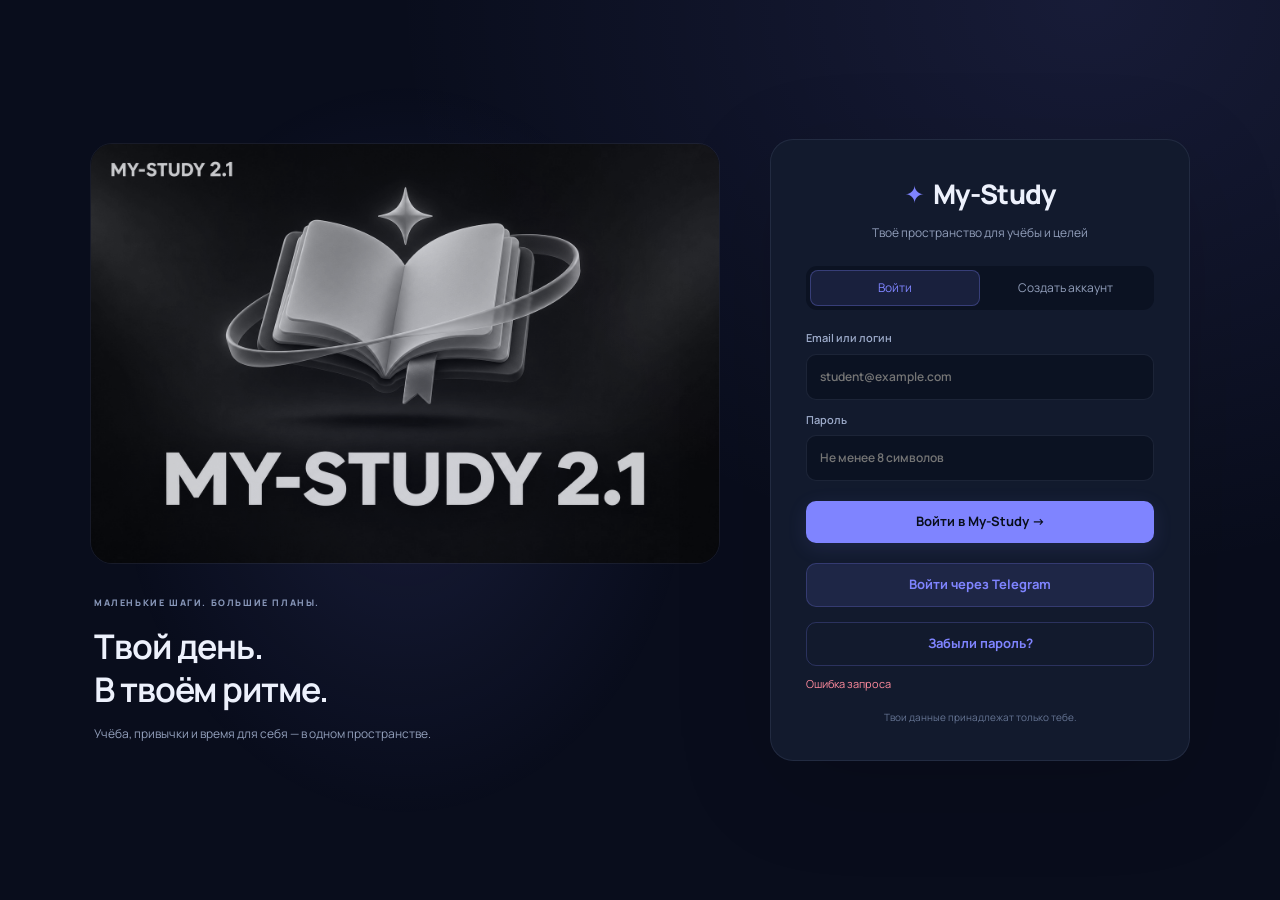
==== commit 31c86dda: "Add animated planet navigation and simplify board erasing, colors and panning" ====
--- a/static/index.html
+++ b/static/index.html
@@ -1,9 +1,9 @@
 <!doctype html>
-<html lang="ru"><head><meta charset="utf-8"><meta name="viewport" content="width=device-width,initial-scale=1"><meta name="theme-color" content="#070910"><title>My-Study — твой учебный день</title><link rel="preconnect" href="https://fonts.googleapis.com"><link rel="preconnect" href="https://fonts.gstatic.com" crossorigin><link href="https://fonts.googleapis.com/css2?family=DM+Sans:wght@400;500;600;700;800&family=Manrope:wght@400;500;600;700;800&display=swap" rel="stylesheet"><link rel="stylesheet" href="/static/style.css?v=2.1"><link rel="stylesheet" href="/static/assistant.css?v=1"><link rel="stylesheet" href="/static/habits.css?v=1"><link rel="stylesheet" href="/static/themes.css?v=profile-fix"><link rel="stylesheet" href="/static/telegram-app.css?v=1"><link rel="stylesheet" href="/static/whiteboard.css?v=1"></head>
+<html lang="ru"><head><meta charset="utf-8"><meta name="viewport" content="width=device-width,initial-scale=1"><meta name="theme-color" content="#070910"><title>My-Study — твой учебный день</title><link rel="preconnect" href="https://fonts.googleapis.com"><link rel="preconnect" href="https://fonts.gstatic.com" crossorigin><link href="https://fonts.googleapis.com/css2?family=DM+Sans:wght@400;500;600;700;800&family=Manrope:wght@400;500;600;700;800&display=swap" rel="stylesheet"><link rel="stylesheet" href="/static/style.css?v=2.1"><link rel="stylesheet" href="/static/assistant.css?v=1"><link rel="stylesheet" href="/static/habits.css?v=1"><link rel="stylesheet" href="/static/themes.css?v=profile-fix"><link rel="stylesheet" href="/static/telegram-app.css?v=1"><link rel="stylesheet" href="/static/whiteboard.css?v=6-pan"><link rel="stylesheet" href="/static/motion.css?v=1"><link rel="stylesheet" href="/static/planet-menu.css?v=1"></head>
 <body><div class="space-bg"><div class="nebula n1"></div><div class="nebula n2"></div><div class="stars" id="stars"></div></div>
 <div id="auth" class="auth-wrap hidden"><div class="auth-visual" aria-hidden="true"><img src="/static/bot_images/my-study.jpg" alt=""><div class="auth-visual-copy"><span class="eyebrow">МАЛЕНЬКИЕ ШАГИ. БОЛЬШИЕ ПЛАНЫ.</span><h2>Твой день.<br>В твоём ритме.</h2><p>Учёба, привычки и время для себя — в одном пространстве.</p></div></div><div class="auth-card glass"><div class="brand big"><span class="brand-mark">✦</span><span>My-Study</span></div><p class="muted">Твоё пространство для учёбы и целей</p><div class="auth-tabs"><button class="tab active" data-auth="login">Войти</button><button class="tab" data-auth="register">Создать аккаунт</button></div><form id="loginForm" class="auth-form"><label>Email или логин<input name="login" autocomplete="username" required placeholder="student@example.com"></label><label>Пароль<input name="password" type="password" autocomplete="current-password" required placeholder="Не менее 8 символов"></label><button class="primary full">Войти в My-Study <span>→</span></button></form><form id="registerForm" class="auth-form hidden"><label>Имя<input name="display_name" placeholder="Как тебя называть?"></label><label>Логин<input name="username" required minlength="3" maxlength="40" placeholder="student_01"></label><label>Email<input name="email" type="email" required placeholder="student@example.com"></label><label>Пароль<input name="password" type="password" required minlength="8" placeholder="Минимум 8 символов"></label><button class="primary full">Создать аккаунт <span>→</span></button></form><div class="auth-extra-actions"><button type="button" class="secondary full" id="telegramLoginButton">Войти через Telegram</button><button type="button" class="ghost full" id="forgotPasswordButton">Забыли пароль?</button></div><div id="authError" class="error-line"></div><div class="auth-foot">Твои данные принадлежат только тебе.</div></div></div>
 <div id="app" class="app-shell hidden"><aside class="sidebar glass"><div class="brand"><span class="brand-mark">✦</span><span>My-Study</span></div><div class="side-caption">ЛИЧНОЕ ПРОСТРАНСТВО</div><nav id="nav" aria-label="Основная навигация"><button class="nav-item" data-page="whiteboard"><i>✎</i>Доска</button>
-<button class="nav-item active" data-page="home"><i>◈</i>Мой день</button>
+<button class="nav-item active" data-page="home"><i>◈</i>Главное меню</button>
 <button class="nav-item" data-page="tasks"><i>▤</i>Домашка</button>
 <button class="nav-item" data-page="schedule"><i>▦</i>Расписание</button>
 <button class="nav-item" data-page="habits"><i>✓</i>Привычки</button>
@@ -24,5 +24,5 @@
 <button class="nav-item" data-page="appearance"><i>◈</i>Оформление</button>
 <button class="nav-item" data-page="developer"><i>✦</i>Разработчик</button>
 <button class="nav-item" data-page="settings"><i>⚙</i>Настройки</button></nav><div class="sidebar-bottom"><div class="user-mini"><div class="avatar" id="avatar">S</div><div class="user-meta"><b id="sideName">Ученик</b><small id="sideEmail">Личный аккаунт</small></div><button id="logout" class="icon-btn" title="Выйти">↗</button></div><div class="version">MY-STUDY <span>● ONLINE</span></div></div></aside>
-<main class="main"><header class="topbar"><div><div class="eyebrow" id="todayLabel">ТВОЁ ПРОСТРАНСТВО</div><h1 id="pageTitle">Мой день</h1></div><div class="top-actions"><button class="icon-btn mobile-menu-toggle" id="mobileMenuToggle" title="Все разделы" aria-label="Открыть меню" aria-expanded="false">☰</button><button class="quick-add-button" id="quickAdd" title="Быстро добавить">＋ <span>Добавить</span></button><button class="icon-btn" id="themeHint" title="Настроить оформление">✦</button><div class="top-avatar" id="topAvatar">S</div></div></header><section id="content" class="content"></section><button id="assistantLauncher" class="assistant-launcher" aria-label="Открыть помощника">✦ <span>Помощник</span></button><footer class="footer">MY-STUDY <span>·</span> Сделай сегодняшний день значимым.</footer></main><nav class="mobile-nav" aria-label="Быстрый переход"><button data-mobile-page="home" class="active"><i>◈</i>Мой день</button><button data-mobile-page="tasks"><i>▤</i>Домашка</button><button data-mobile-page="habits"><i>✓</i>Привычки</button><button data-mobile-page="pomodoro"><i>◷</i>Фокус</button><button id="mobileMore"><i>☰</i>Ещё</button></nav><button class="menu-scrim hidden" id="menuScrim" aria-label="Закрыть меню"></button></div><div id="toast" class="toast" role="status" aria-live="polite"></div><div id="modal" class="modal-wrap hidden"><div class="modal glass" role="dialog" aria-modal="true" aria-labelledby="modalTitle"><div class="modal-head"><h3 id="modalTitle">Добавить</h3><button class="icon-btn" onclick="closeModal()">×</button></div><div id="modalBody"></div></div></div>
-<script src="https://telegram.org/js/telegram-web-app.js"></script><script src="/static/telegram-app.js?v=whiteboard"></script><script src="/static/themes.js?v=2"></script><script src="/static/habits-core.js?v=1"></script><script src="/static/habits.js?v=2"></script><script src="/static/assistant.js?v=2"></script><script src="/static/whiteboard.js?v=1"></script><script src="/static/app.js?v=2.1-habits"></script><script src="/static/telegram-auth.js?v=1"></script></body></html>
+<main class="main"><header class="topbar"><div><div class="eyebrow" id="todayLabel">ТВОЁ ПРОСТРАНСТВО</div><h1 id="pageTitle">Мой день</h1></div><div class="top-actions"><button class="icon-btn mobile-menu-toggle" id="mobileMenuToggle" title="Все разделы" aria-label="Открыть меню" aria-expanded="false">☰</button><button class="quick-add-button" id="quickAdd" title="Быстро добавить">＋ <span>Добавить</span></button><button class="icon-btn" id="themeHint" title="Настроить оформление">✦</button><div class="top-avatar" id="topAvatar">S</div></div></header><section id="content" class="content"></section><button id="assistantLauncher" class="assistant-launcher" aria-label="Открыть помощника">✦ <span>Помощник</span></button><footer class="footer">MY-STUDY <span>·</span> Сделай сегодняшний день значимым.</footer></main><nav class="mobile-nav" aria-label="Быстрый переход"><button data-mobile-page="home" class="active"><i>◈</i>Космос</button><button data-mobile-page="tasks"><i>▤</i>Домашка</button><button data-mobile-page="habits"><i>✓</i>Привычки</button><button data-mobile-page="pomodoro"><i>◷</i>Фокус</button><button id="mobileMore"><i>☰</i>Ещё</button></nav><button class="menu-scrim hidden" id="menuScrim" aria-label="Закрыть меню"></button></div><div id="toast" class="toast" role="status" aria-live="polite"></div><div id="modal" class="modal-wrap hidden"><div class="modal glass" role="dialog" aria-modal="true" aria-labelledby="modalTitle"><div class="modal-head"><h3 id="modalTitle">Добавить</h3><button class="icon-btn" onclick="closeModal()">×</button></div><div id="modalBody"></div></div></div>
+<script src="https://telegram.org/js/telegram-web-app.js"></script><script src="/static/telegram-app.js?v=planet-menu"></script><script src="/static/themes.js?v=2"></script><script src="/static/habits-core.js?v=1"></script><script src="/static/habits.js?v=3-fast-checks"></script><script src="/static/assistant.js?v=3-full-solutions"></script><script src="/static/whiteboard.js?v=6-pan-eraser"></script><script src="/static/quick-updates.js?v=2-planet"></script><script src="/static/planet-menu.js?v=1"></script><script src="/static/app.js?v=2.1-habits"></script><script src="/static/telegram-auth.js?v=1"></script></body></html>
--- a/static/whiteboard.css
+++ b/static/whiteboard.css
@@ -1 +1,9 @@
 .wb-workspace{padding:18px}.wb-toolbar{display:flex;gap:16px;align-items:center;flex-wrap:wrap}.wb-tools,.wb-colors{display:flex;gap:6px;flex-wrap:wrap}.wb-toolbar button{display:grid;justify-items:center;gap:5px;min-height:50px}.wb-toolbar kbd{display:block;font:10px system-ui,sans-serif;opacity:.75}.wb-toolbar [aria-pressed=true]{outline:2px solid var(--theme-accent);outline-offset:1px}.wb-color{background:var(--surface-raised);border:1px solid var(--line);border-radius:9px;padding:7px 9px;color:var(--text);min-width:38px}.wb-color i{height:18px;width:18px;border-radius:50%;display:block}.wb-size{display:grid;gap:4px;font-size:12px;color:var(--muted);grid-template-columns:1fr auto}.wb-size input{grid-column:1}.wb-size small{grid-column:1/-1;font-size:10px}.wb-size kbd{display:inline}.wb-status{font-size:12px;color:var(--muted);margin:16px 0 10px}.wb-surface{background:white;border-radius:10px;overflow:hidden;border:1px solid var(--line)}#wbCanvas{display:block;width:100%;height:auto;touch-action:none;cursor:crosshair;user-select:none}.wb-task{margin-bottom:16px}.wb-task p{white-space:pre-wrap}.wb-workspace>p{margin-top:12px}@media(max-width:600px){.wb-workspace{padding:12px}.wb-toolbar{gap:12px}.wb-toolbar button{min-height:44px}.wb-surface{overflow:auto}#wbCanvas{min-height:270px}.wb-tools .ghost,.wb-tools .primary,.wb-tools .secondary{padding:8px 10px}.wb-task{overflow-wrap:anywhere}}
+
+.wb-photo-actions{display:flex;align-items:center;justify-content:space-between;gap:12px;flex-wrap:wrap;font-size:12px;color:var(--muted);margin-top:15px}.wb-photo-actions button{display:grid;gap:4px}.wb-photo-actions kbd{font:11px system-ui}.wb-drag-over{outline:3px dashed var(--theme-accent);outline-offset:3px}.wb-size .wb-tools{grid-column:1/-1}.wb-size .wb-tools button{font-size:11px;padding:6px 10px}#wbCanvas{min-height:0;aspect-ratio:8/5}.wb-toolbar kbd{font-size:11px}.wb-toolbar label{color:var(--text)}
+
+.wb-pages{display:flex;flex-wrap:wrap;align-items:center;gap:8px;padding-bottom:16px;margin-bottom:16px;border-bottom:1px solid var(--line)}.wb-pages>span{font-size:13px;color:var(--muted);margin-right:7px}.wb-pages button{min-height:40px}.wb-pages [aria-pressed=true]{outline:2px solid var(--theme-accent);outline-offset:1px}.wb-pages kbd{display:block;font:11px system-ui;margin-top:3px}.wb-pages>small{flex-basis:100%;color:var(--muted);font-size:11px;margin-top:5px}
+
+.wb-size>span{grid-column:1/-1;color:var(--text)}.wb-color-name{font-size:10px;line-height:1.3}.wb-color{min-width:62px}.wb-size .wb-tools button{min-width:70px;padding:8px 10px}
+
+.wb-viewport{position:relative;height:clamp(320px,62dvh,700px);touch-action:none;background:var(--surface-low);user-select:none}.wb-surface.wb-viewport{overflow:hidden}#wbCanvas{position:absolute;left:0;top:0;width:1600px;max-width:none;height:1000px;aspect-ratio:auto;transform-origin:0 0;will-change:transform}.wb-viewbar{display:flex;align-items:center;justify-content:space-between;gap:10px;flex-wrap:wrap;margin:10px 0;font-size:12px;color:var(--muted)}.wb-viewbar output{min-width:48px;text-align:center;align-self:center;font-variant-numeric:tabular-nums}.wb-viewbar button{display:grid;gap:4px}.wb-viewbar kbd{font:11px system-ui;opacity:.7}.wb-viewbar small{font-size:11px}@media(max-width:600px){.wb-viewport{height:55dvh;min-height:320px}}
--- a/static/motion.css
+++ b/static/motion.css
@@ -0,0 +1,23 @@
+/* Short, consistent motion. Content changes never wait for an animation. */
+:root{--motion-fast:120ms;--motion-normal:190ms;--motion-ease:cubic-bezier(.2,.65,.3,1)}
+.content,.habit-day-panel{animation:none}
+.sidebar,.card,.stat-card{backdrop-filter:none}
+button,a,input,textarea,select{transition:background-color var(--motion-fast) ease,border-color var(--motion-fast) ease,color var(--motion-fast) ease,box-shadow var(--motion-fast) ease,transform var(--motion-fast) var(--motion-ease)}
+button:active{transform:translateY(1px) scale(.98)}
+button:disabled{cursor:default;transform:none}
+.nav-item.active,.mobile-nav button.active{transition:background-color var(--motion-normal) ease,color var(--motion-normal) ease,box-shadow var(--motion-normal) ease}
+.progress span,.bar span{transition:width 220ms var(--motion-ease)}
+.check{transition:background-color var(--motion-fast),border-color var(--motion-fast)}
+.toast{transition:opacity 160ms ease,transform 160ms var(--motion-ease)}
+.modal-wrap:not(.hidden) .modal{animation:motion-dialog 180ms var(--motion-ease)}
+.modal-wrap{backdrop-filter:blur(4px)}
+.theme-card,.habit-template{transition:transform var(--motion-normal) var(--motion-ease),border-color var(--motion-normal),box-shadow var(--motion-normal)}
+.task-is-done .grow>b,.task-is-done>.row .row>div>b{color:var(--muted);text-decoration:line-through}
+.loading-state{color:var(--muted);animation:motion-loading 1200ms ease-in-out infinite}
+#content[aria-busy="true"]{pointer-events:none}
+.wb-status{transition:color var(--motion-fast)}
+@keyframes motion-dialog{from{opacity:0;transform:translateY(8px) scale(.99)}to{opacity:1;transform:none}}
+@keyframes motion-loading{50%{opacity:.55}}
+@media(hover:hover) and (pointer:fine){.theme-card:hover,.habit-template:hover{transform:translateY(-2px)}.primary:hover,.secondary:hover,.ghost:hover,.icon-btn:hover{transform:translateY(-1px)}}
+@media(hover:none){button:hover,.theme-card:hover,.habit-template:hover{transform:none}}
+@media(prefers-reduced-motion:reduce){*,*:before,*:after{animation:none!important;transition:none!important;scroll-behavior:auto!important}}
--- a/static/planet-menu.css
+++ b/static/planet-menu.css
@@ -0,0 +1,8 @@
+.planet-heading{display:flex;align-items:center;justify-content:space-between;gap:20px;padding:12px 0 8px}.planet-heading h2{font-size:clamp(25px,2.8vw,36px);line-height:1.3;letter-spacing:-1.2px;margin:12px 0 10px}.planet-heading h2 span{color:var(--theme-accent)}.planet-heading p{font-size:14px;line-height:1.7;color:var(--muted);margin:0}.planet-today-link{white-space:nowrap;text-decoration:none;font-size:13px}.planet-stage{height:var(--planet-stage-height);position:relative;isolation:isolate;margin:15px 0 28px}.planet-rays{position:absolute;inset:0;width:100%;height:100%;pointer-events:none;z-index:0}.planet-rays line{stroke:var(--theme-accent);stroke-width:1.2;opacity:.2;animation:planet-ray-breathe 5s ease-in-out var(--ray-delay) infinite alternate}.planet-rays line.planet-ray-active{opacity:.9;stroke-width:2;stroke-dasharray:7 7;animation:planet-ray-flow 1s linear infinite}.planet-center{position:absolute;top:50%;left:50%;width:230px;height:230px;transform:translate(-50%,-50%);z-index:2;pointer-events:none}.planet-sphere{position:relative;width:100%;height:100%;overflow:hidden;border-radius:50%;background:radial-gradient(circle at 30% 25%,var(--violet),var(--theme-accent) 35%,var(--theme-deep) 65%,var(--surface-low) 95%);box-shadow:inset -22px -20px 44px #0009,inset 3px 3px 8px #ffffff30,0 0 65px var(--theme-glow),0 0 0 1px color-mix(in srgb,var(--theme-accent) 55%,transparent)}.planet-texture{position:absolute;inset:-40%;opacity:.25;background:repeating-linear-gradient(160deg,transparent 0 20px,var(--theme-back) 25px 35px,transparent 42px 63px);animation:planet-texture-turn 32s linear infinite}.planet-world-grid{position:absolute;inset:0;opacity:.2;color:var(--text);transform:rotate(-18deg)}.planet-world-grid svg{display:block;width:100%;height:100%;stroke:currentColor;stroke-width:1}.planet-sphere-shade{position:absolute;inset:0;border-radius:50%;background:radial-gradient(circle at 35% 30%,transparent 28%,#0005 75%,#000a 100%)}.planet-brand{position:absolute;inset:0;display:flex;align-items:center;justify-content:center;flex-direction:column;color:#fff;text-align:center;font-size:31px;text-shadow:0 2px 15px #0009}.planet-brand b{font-size:25px;letter-spacing:-1px;font-weight:800;margin-top:5px}.planet-brand small{font-size:11px;opacity:.8;margin-top:8px;letter-spacing:1px}.planet-orbit{position:absolute;inset:-48px;border:1px solid color-mix(in srgb,var(--theme-accent) 30%,transparent);border-radius:50%;transform:rotate(-25deg) scaleY(.52);z-index:-1}.planet-orbit.orbit-b{inset:-80px;border-style:dashed;opacity:.4;transform:rotate(25deg) scaleY(.7)}.planet-moon-track{position:absolute;inset:-40px;animation:planet-moon-orbit 24s linear infinite}.planet-moon-track i{display:block;width:14px;height:14px;border-radius:50%;position:absolute;left:50%;top:-7px;background:radial-gradient(circle at 30% 25%,var(--text),var(--theme-deep));box-shadow:0 0 13px var(--theme-glow)}.planet-caption{position:absolute;top:calc(100% + 36px);left:-20px;right:-20px;text-align:center;font-size:13px;font-weight:600;line-height:1.8}.planet-caption span{font-size:11px;color:var(--muted);font-weight:400}.planet-node{position:absolute;top:var(--node-top);width:22%;height:50px;border:1px solid var(--line);border-radius:13px;background:var(--surface);color:var(--text);display:flex;gap:11px;align-items:center;padding:11px 14px;text-align:left;font:600 13px Manrope,system-ui,sans-serif;box-shadow:0 5px 15px #0001;z-index:3;animation:planet-node-enter 240ms var(--motion-ease,ease) var(--node-delay) backwards;transition:transform 160ms ease,border-color 160ms ease,background-color 160ms ease,box-shadow 160ms ease}.planet-node-left{left:0}.planet-node-right{right:0}.planet-node i{width:25px;height:25px;display:grid;place-items:center;flex:none;color:var(--theme-accent);transition:transform 180ms ease}.planet-node svg{display:block;width:23px;height:23px}.planet-node span{flex:1;min-width:0}.planet-node small{font-size:14px;color:var(--muted);opacity:.5}.planet-node:hover,.planet-node:focus-visible{border-color:var(--theme-accent);background:var(--surface-raised);box-shadow:0 5px 24px var(--theme-glow)}.planet-node:hover i{transform:translateY(-2px) rotate(-8deg)}.planet-node-left:hover{transform:translateX(3px)}.planet-node-right:hover{transform:translateX(-3px)}.planet-node:active{transform:scale(.98)}.planet-star{position:absolute;font-size:13px;color:var(--muted);opacity:.35;pointer-events:none;animation:planet-star-twinkle 5s ease-in-out var(--star-delay) infinite alternate}.planet-daily{padding:18px 0 0;border-top:1px solid var(--line);scroll-margin-top:20px}.planet-daily>summary{cursor:pointer;color:var(--theme-accent);font-size:15px;font-weight:700;padding:10px 0 24px}.planet-daily[open]>summary{padding-bottom:28px}.nav-item i svg,.mobile-nav i svg{width:20px;height:20px;display:block}.nav-item i{display:grid;place-items:center}.ui-empty-illustration{width:100px;height:70px;color:var(--theme-accent);display:block;margin:0 auto 10px}.ui-paper-front,.ui-paper-back,.ui-paper-spark{transition:transform 220ms ease;transform-origin:60px 50px}.empty:hover .ui-paper-front{transform:translateY(-3px) rotate(4deg)}.empty:hover .ui-paper-back{transform:translateX(-4px) rotate(-7deg)}.empty:hover .ui-paper-spark{transform:translateY(-3px) rotate(12deg)}
+body{font-size:15px}.primary,.secondary,.ghost,.danger{font-size:13px}.nav-item{font-size:14px}.section-head p,.card p,.small{font-size:13px}.list-item b,.home-task b{font-size:14px}.list-item small,.task-description{font-size:12px}.field label,form label{font-size:13px}.stat-label,.stat-sub{font-size:12px}.user-meta small{font-size:11px}.footer{font-size:11px}.empty{font-size:14px;line-height:1.8}.card{border-radius:18px}.card .section-head{gap:16px}.stat-value,.habit-stat>b,.habit-chart-summary b,.habit-ring b{font-variant-numeric:tabular-nums}
+@keyframes planet-texture-turn{from{transform:translateX(-6%) rotate(-5deg)}to{transform:translateX(6%) rotate(5deg)}}@keyframes planet-moon-orbit{to{transform:rotate(360deg)}}@keyframes planet-star-twinkle{to{opacity:.12;transform:scale(.8)}}@keyframes planet-ray-breathe{to{opacity:.1}}@keyframes planet-ray-flow{to{stroke-dashoffset:-28}}@keyframes planet-node-enter{from{opacity:0;transform:translateY(5px)}to{opacity:1;transform:none}}
+@media(min-width:761px) and (max-width:1250px){.planet-center{width:190px;height:190px}.planet-node{font-size:12px;gap:8px;padding:10px}.planet-node i{width:20px}.planet-node svg{width:20px;height:20px}.planet-node small{display:none}.planet-caption{font-size:12px}}
+@media(max-width:760px){.planet-heading{align-items:flex-start;flex-direction:column;gap:15px}.planet-heading h2{font-size:27px}.planet-heading p{font-size:13px}.planet-stage{height:auto;display:grid;grid-template-columns:1fr 1fr;gap:12px 24px;padding-top:335px;margin-top:0}.planet-stage:before{content:'';position:absolute;top:250px;bottom:25px;left:50%;width:1px;background:color-mix(in srgb,var(--theme-accent) 25%,transparent)}.planet-center{top:142px;width:190px;height:190px}.planet-rays{display:none}.planet-caption{top:calc(100% + 25px);font-size:12px}.planet-caption span{font-size:11px}.planet-orbit{inset:-25px}.planet-orbit.orbit-b{inset:-45px}.planet-moon-track{inset:-27px}.planet-node{position:relative;inset:auto;width:100%;height:auto;min-height:50px;font-size:12px;padding:10px;gap:8px}.planet-node:before{content:'';position:absolute;top:50%;width:12px;height:1px;background:color-mix(in srgb,var(--theme-accent) 25%,transparent)}.planet-node:nth-of-type(odd):before{right:-12px}.planet-node:nth-of-type(even):before{left:-12px}.planet-node small{display:none}.planet-node svg{width:20px;height:20px}.planet-node i{width:20px}.planet-node:hover{transform:none}.planet-heading .eyebrow{font-size:8px;letter-spacing:1px}.planet-daily>summary{font-size:14px}.section-head p,.card p,.small{font-size:12px}.nav-item{font-size:13px}}
+@media(prefers-reduced-motion:reduce){.planet-menu *,.ui-empty-illustration *{animation:none!important;transition:none!important}}
+
+.planet-heading h2{overflow-wrap:anywhere}.planet-caption b{font:inherit}.card{padding:22px}@media(max-width:760px){.card{padding:18px}}
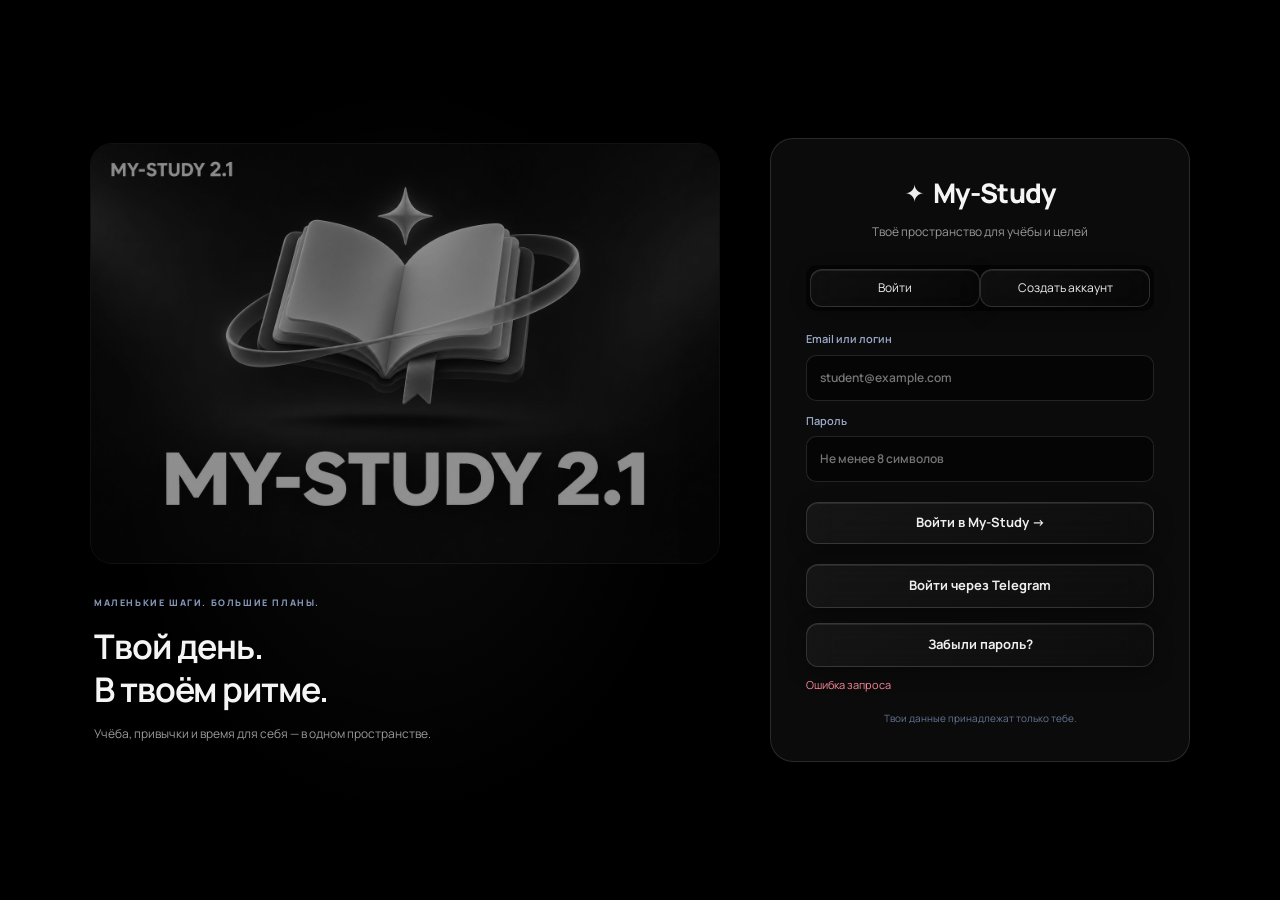
==== commit 7ac4c798: "Build black glass three-island hub, goal checklists, board shapes and persistent Telegram menu" ====
--- a/static/index.html
+++ b/static/index.html
@@ -1,28 +1,7 @@
 <!doctype html>
-<html lang="ru"><head><meta charset="utf-8"><meta name="viewport" content="width=device-width,initial-scale=1"><meta name="theme-color" content="#070910"><title>My-Study — твой учебный день</title><link rel="preconnect" href="https://fonts.googleapis.com"><link rel="preconnect" href="https://fonts.gstatic.com" crossorigin><link href="https://fonts.googleapis.com/css2?family=DM+Sans:wght@400;500;600;700;800&family=Manrope:wght@400;500;600;700;800&display=swap" rel="stylesheet"><link rel="stylesheet" href="/static/style.css?v=2.1"><link rel="stylesheet" href="/static/assistant.css?v=1"><link rel="stylesheet" href="/static/habits.css?v=1"><link rel="stylesheet" href="/static/themes.css?v=profile-fix"><link rel="stylesheet" href="/static/telegram-app.css?v=1"><link rel="stylesheet" href="/static/whiteboard.css?v=6-pan"><link rel="stylesheet" href="/static/motion.css?v=1"><link rel="stylesheet" href="/static/planet-menu.css?v=1"></head>
+<html lang="ru"><head><meta charset="utf-8"><meta name="viewport" content="width=device-width,initial-scale=1"><meta name="theme-color" content="#070910"><title>My-Study — твой учебный день</title><link rel="preconnect" href="https://fonts.googleapis.com"><link rel="preconnect" href="https://fonts.gstatic.com" crossorigin><link href="https://fonts.googleapis.com/css2?family=DM+Sans:wght@400;500;600;700;800&family=Manrope:wght@400;500;600;700;800&display=swap" rel="stylesheet"><link rel="stylesheet" href="/static/style.css?v=2.1"><link rel="stylesheet" href="/static/assistant.css?v=1"><link rel="stylesheet" href="/static/habits.css?v=1"><link rel="stylesheet" href="/static/themes.css?v=profile-fix"><link rel="stylesheet" href="/static/telegram-app.css?v=1"><link rel="stylesheet" href="/static/whiteboard.css?v=7-large-world"><link rel="stylesheet" href="/static/motion.css?v=1"><link rel="stylesheet" href="/static/planet-menu.css?v=1"><link rel="stylesheet" href="/static/island-layout.css?v=1"><link rel="stylesheet" href="/static/space-experience.css?v=1"><link rel="stylesheet" href="/static/hub.css?v=1"><link rel="stylesheet" href="/static/black-cosmos.css?v=1"><link rel="stylesheet" href="/static/glass-finish.css?v=1"><link rel="stylesheet" href="/static/cosmic-banners.css?v=1"></head>
 <body><div class="space-bg"><div class="nebula n1"></div><div class="nebula n2"></div><div class="stars" id="stars"></div></div>
 <div id="auth" class="auth-wrap hidden"><div class="auth-visual" aria-hidden="true"><img src="/static/bot_images/my-study.jpg" alt=""><div class="auth-visual-copy"><span class="eyebrow">МАЛЕНЬКИЕ ШАГИ. БОЛЬШИЕ ПЛАНЫ.</span><h2>Твой день.<br>В твоём ритме.</h2><p>Учёба, привычки и время для себя — в одном пространстве.</p></div></div><div class="auth-card glass"><div class="brand big"><span class="brand-mark">✦</span><span>My-Study</span></div><p class="muted">Твоё пространство для учёбы и целей</p><div class="auth-tabs"><button class="tab active" data-auth="login">Войти</button><button class="tab" data-auth="register">Создать аккаунт</button></div><form id="loginForm" class="auth-form"><label>Email или логин<input name="login" autocomplete="username" required placeholder="student@example.com"></label><label>Пароль<input name="password" type="password" autocomplete="current-password" required placeholder="Не менее 8 символов"></label><button class="primary full">Войти в My-Study <span>→</span></button></form><form id="registerForm" class="auth-form hidden"><label>Имя<input name="display_name" placeholder="Как тебя называть?"></label><label>Логин<input name="username" required minlength="3" maxlength="40" placeholder="student_01"></label><label>Email<input name="email" type="email" required placeholder="student@example.com"></label><label>Пароль<input name="password" type="password" required minlength="8" placeholder="Минимум 8 символов"></label><button class="primary full">Создать аккаунт <span>→</span></button></form><div class="auth-extra-actions"><button type="button" class="secondary full" id="telegramLoginButton">Войти через Telegram</button><button type="button" class="ghost full" id="forgotPasswordButton">Забыли пароль?</button></div><div id="authError" class="error-line"></div><div class="auth-foot">Твои данные принадлежат только тебе.</div></div></div>
-<div id="app" class="app-shell hidden"><aside class="sidebar glass"><div class="brand"><span class="brand-mark">✦</span><span>My-Study</span></div><div class="side-caption">ЛИЧНОЕ ПРОСТРАНСТВО</div><nav id="nav" aria-label="Основная навигация"><button class="nav-item" data-page="whiteboard"><i>✎</i>Доска</button>
-<button class="nav-item active" data-page="home"><i>◈</i>Главное меню</button>
-<button class="nav-item" data-page="tasks"><i>▤</i>Домашка</button>
-<button class="nav-item" data-page="schedule"><i>▦</i>Расписание</button>
-<button class="nav-item" data-page="habits"><i>✓</i>Привычки</button>
-<button class="nav-item" data-page="pomodoro"><i>◷</i>Фокус</button>
-<button class="nav-item" data-page="assistant"><i>✦</i>Помощник</button>
-<details class="nav-group" id="studyNav"><summary>Учёба <span>⌄</span></summary>
-<button class="nav-item" data-page="calendar"><i>▦</i>Календарь</button>
-<button class="nav-item" data-page="grades"><i>✧</i>Оценки</button>
-<button class="nav-item" data-page="cheats"><i>▧</i>Шпаргалки</button>
-<button class="nav-item" data-page="cards"><i>▣</i>Карточки</button>
-<button class="nav-item" data-page="goals"><i>◎</i>Цели</button>
-<button class="nav-item" data-page="analytics"><i>⌁</i>Аналитика</button>
-<button class="nav-item" data-page="subjects"><i>◉</i>Заметки</button></details>
-<div class="nav-divider"></div>
-<button class="nav-item" data-page="search"><i>⌕</i>Поиск</button>
-<button class="nav-item" data-page="telegram"><i>➤</i>Telegram</button>
-<button class="nav-item" data-page="reminders"><i>♧</i>Напоминания</button>
-<button class="nav-item" data-page="appearance"><i>◈</i>Оформление</button>
-<button class="nav-item" data-page="developer"><i>✦</i>Разработчик</button>
-<button class="nav-item" data-page="settings"><i>⚙</i>Настройки</button></nav><div class="sidebar-bottom"><div class="user-mini"><div class="avatar" id="avatar">S</div><div class="user-meta"><b id="sideName">Ученик</b><small id="sideEmail">Личный аккаунт</small></div><button id="logout" class="icon-btn" title="Выйти">↗</button></div><div class="version">MY-STUDY <span>● ONLINE</span></div></div></aside>
-<main class="main"><header class="topbar"><div><div class="eyebrow" id="todayLabel">ТВОЁ ПРОСТРАНСТВО</div><h1 id="pageTitle">Мой день</h1></div><div class="top-actions"><button class="icon-btn mobile-menu-toggle" id="mobileMenuToggle" title="Все разделы" aria-label="Открыть меню" aria-expanded="false">☰</button><button class="quick-add-button" id="quickAdd" title="Быстро добавить">＋ <span>Добавить</span></button><button class="icon-btn" id="themeHint" title="Настроить оформление">✦</button><div class="top-avatar" id="topAvatar">S</div></div></header><section id="content" class="content"></section><button id="assistantLauncher" class="assistant-launcher" aria-label="Открыть помощника">✦ <span>Помощник</span></button><footer class="footer">MY-STUDY <span>·</span> Сделай сегодняшний день значимым.</footer></main><nav class="mobile-nav" aria-label="Быстрый переход"><button data-mobile-page="home" class="active"><i>◈</i>Космос</button><button data-mobile-page="tasks"><i>▤</i>Домашка</button><button data-mobile-page="habits"><i>✓</i>Привычки</button><button data-mobile-page="pomodoro"><i>◷</i>Фокус</button><button id="mobileMore"><i>☰</i>Ещё</button></nav><button class="menu-scrim hidden" id="menuScrim" aria-label="Закрыть меню"></button></div><div id="toast" class="toast" role="status" aria-live="polite"></div><div id="modal" class="modal-wrap hidden"><div class="modal glass" role="dialog" aria-modal="true" aria-labelledby="modalTitle"><div class="modal-head"><h3 id="modalTitle">Добавить</h3><button class="icon-btn" onclick="closeModal()">×</button></div><div id="modalBody"></div></div></div>
-<script src="https://telegram.org/js/telegram-web-app.js"></script><script src="/static/telegram-app.js?v=planet-menu"></script><script src="/static/themes.js?v=2"></script><script src="/static/habits-core.js?v=1"></script><script src="/static/habits.js?v=3-fast-checks"></script><script src="/static/assistant.js?v=3-full-solutions"></script><script src="/static/whiteboard.js?v=6-pan-eraser"></script><script src="/static/quick-updates.js?v=2-planet"></script><script src="/static/planet-menu.js?v=1"></script><script src="/static/app.js?v=2.1-habits"></script><script src="/static/telegram-auth.js?v=1"></script></body></html>
+<div id="app" class="app-shell hidden">
+<main class="main"><header class="topbar"><div class="island-page-heading"><button type="button" class="ghost back-to-main hidden" id="backToMain">← Главное меню</button><div class="island-heading-row"><span id="sectionEmblem" class="section-emblem" aria-hidden="true"></span><div><div class="eyebrow" id="todayLabel">ТВОЁ ПРОСТРАНСТВО</div><h1 id="pageTitle">Мой космос</h1></div></div></div><div class="top-actions"><button class="quick-add-button" id="quickAdd" title="Быстро добавить">＋ <span>Добавить</span></button><button class="icon-btn" id="themeHint" title="Настроить оформление">✦</button></div></header><section id="content" class="content"></section><button id="assistantLauncher" class="assistant-launcher" aria-label="Открыть помощника">✦ <span>Помощник</span></button><footer class="footer">MY-STUDY <span>·</span> Сделай сегодняшний день значимым.</footer></main></div><div id="toast" class="toast" role="status" aria-live="polite"></div><div id="modal" class="modal-wrap hidden"><div class="modal glass" role="dialog" aria-modal="true" aria-labelledby="modalTitle"><div class="modal-head"><h3 id="modalTitle">Добавить</h3><button class="icon-btn" onclick="closeModal()">×</button></div><div id="modalBody"></div></div></div>
+<script src="https://telegram.org/js/telegram-web-app.js"></script><script src="/static/telegram-app.js?v=1"></script><script src="/static/grammar.js?v=1"></script><script src="/static/themes.js?v=black-grammar-3"></script><script src="/static/habits-core.js?v=black-grammar-3"></script><script src="/static/habits.js?v=black-grammar-3"></script><script src="/static/assistant.js?v=black-grammar-3"></script><script src="/static/board-shapes.js?v=1"></script><script src="/static/whiteboard.js?v=8-shapes"></script><script src="/static/quick-updates.js?v=black-grammar-3"></script><script src="/static/motivation.js?v=black-five-animated"></script><script src="/static/space-effects.js?v=black-grammar-3"></script><script src="/static/planet-menu.js?v=black-grammar-3"></script><script src="/static/goals.js?v=1"></script><script src="/static/hub.js?v=1"></script><script src="/static/workspace.js?v=1"></script><script src="/static/orbit-router.js?v=1"></script><script src="/static/glass-finish.js?v=1"></script><script src="/static/app.js?v=black-grammar-3"></script><script src="/static/telegram-auth.js?v=1"></script></body></html>
--- a/static/whiteboard.css
+++ b/static/whiteboard.css
@@ -7,3 +7,6 @@
 .wb-size>span{grid-column:1/-1;color:var(--text)}.wb-color-name{font-size:10px;line-height:1.3}.wb-color{min-width:62px}.wb-size .wb-tools button{min-width:70px;padding:8px 10px}
 
 .wb-viewport{position:relative;height:clamp(320px,62dvh,700px);touch-action:none;background:var(--surface-low);user-select:none}.wb-surface.wb-viewport{overflow:hidden}#wbCanvas{position:absolute;left:0;top:0;width:1600px;max-width:none;height:1000px;aspect-ratio:auto;transform-origin:0 0;will-change:transform}.wb-viewbar{display:flex;align-items:center;justify-content:space-between;gap:10px;flex-wrap:wrap;margin:10px 0;font-size:12px;color:var(--muted)}.wb-viewbar output{min-width:48px;text-align:center;align-self:center;font-variant-numeric:tabular-nums}.wb-viewbar button{display:grid;gap:4px}.wb-viewbar kbd{font:11px system-ui;opacity:.7}.wb-viewbar small{font-size:11px}@media(max-width:600px){.wb-viewport{height:55dvh;min-height:320px}}
+
+/* Virtual canvas: backing bitmap stays the size of the viewport. */
+#wbCanvas{width:100%;height:100%;max-width:100%;transform:none!important;will-change:auto}.wb-viewbar{user-select:none}
--- a/static/island-layout.css
+++ b/static/island-layout.css
@@ -0,0 +1,6 @@
+/* The planet is the navigation hub. Sections use the full available width. */
+.app-shell{display:block;min-height:100dvh}.app-shell .main{grid-column:auto;max-width:1540px;width:100%;margin:0 auto;padding:26px clamp(18px,4vw,60px) 30px}.telegram-mini-app .app-shell .main{padding-top:calc(22px + var(--tg-inset-top,0px));padding-bottom:calc(30px + var(--tg-inset-bottom,0px))}.topbar{gap:22px;align-items:center;margin-bottom:20px}.island-page-heading{min-width:0;flex:1}.island-heading-row{display:flex;align-items:center;gap:14px}.back-to-main{display:inline-flex;align-items:center;min-height:40px;gap:8px;margin-bottom:15px;font-size:13px}.section-emblem{display:grid;place-items:center;flex:none;width:46px;height:46px;border-radius:15px;color:var(--theme-accent);background:var(--theme-glow);border:1px solid var(--line)}.section-emblem svg{width:25px;height:25px}.topbar h1{font-size:clamp(25px,3vw,34px);overflow-wrap:anywhere}body[data-section="home"] .section-emblem{display:none}body:not([data-section="home"]) .topbar{position:sticky;top:0;z-index:10;padding:13px 0 16px;background:var(--theme-back);border-bottom:1px solid var(--line)}.top-actions{flex-shrink:0}.assistant-launcher{bottom:24px}.telegram-mini-app .assistant-launcher{bottom:calc(24px + var(--tg-inset-bottom,0px))}body[data-section="home"] .assistant-launcher{display:none}.toast{bottom:90px}
+.planet-node{width:25%;height:72px;display:block;padding:0;border:0;background:none;box-shadow:none;border-radius:20px;overflow:visible}.planet-node:hover,.planet-node:focus-visible{background:none;box-shadow:none}.planet-node-left{left:0}.planet-node-right{right:0}.planet-node:focus-visible{outline:2px solid var(--theme-accent);outline-offset:4px}.island-cluster{position:relative;display:block;width:100%;height:100%;animation:island-float 5s ease-in-out var(--node-delay) infinite alternate}.planet-node .island-land{position:absolute;top:7px;left:50%;transform:translateX(-50%);width:min(100%,240px);height:69px;display:block;pointer-events:none}.island-land svg{display:block;width:100%;height:100%;overflow:visible}.planet-node .island-cluster>i{position:absolute;top:0;left:50%;transform:translateX(-50%);width:28px;height:28px;display:grid;place-items:center;color:var(--theme-accent);z-index:2;filter:drop-shadow(0 2px 5px var(--theme-back))}.planet-node .island-cluster>i svg{width:25px;height:25px}.planet-node .island-title{position:absolute;top:49px;left:50%;transform:translateX(-50%);display:block;max-width:95%;white-space:nowrap;padding:3px 11px;border-radius:8px;font-size:12px;font-weight:700;color:var(--text);background:color-mix(in srgb,var(--surface-low) 86%,transparent);border:1px solid var(--line);z-index:3;transition:border-color 160ms ease,background-color 160ms ease}.planet-node:hover .island-title{border-color:var(--theme-accent);background:var(--surface-raised)}.planet-node:hover .island-cluster>i{transform:translateX(-50%) translateY(-3px) rotate(-7deg)}.planet-node:hover .island-cluster{animation-play-state:paused}.planet-node-left:hover,.planet-node-right:hover{transform:translateY(-4px)}.planet-node:active{transform:translateY(1px) scale(.98)}.planet-center{width:250px;height:250px}.planet-texture{animation:island-planet-spin 55s linear infinite}.planet-world-grid{animation:island-globe-spin 45s linear infinite}.planet-moon-track{animation-duration:28s}.planet-caption{font-size:14px}.planet-caption span{font-size:12px}.planet-rays line{opacity:.16}.planet-heading{padding-top:8px}.planet-orbit.orbit-b{inset:-60px}
+@keyframes island-float{from{transform:translateY(0)}to{transform:translateY(-4px)}}@keyframes island-planet-spin{from{transform:rotate(0)}to{transform:rotate(360deg)}}@keyframes island-globe-spin{from{transform:rotate(-18deg)}to{transform:rotate(342deg)}}
+@media(max-width:760px){.app-shell .main{padding:18px 16px 28px}.topbar{align-items:flex-start;gap:10px}.topbar h1{font-size:25px}.island-heading-row{gap:10px}.section-emblem{width:37px;height:37px;border-radius:11px}.section-emblem svg{width:22px;height:22px}.top-actions{gap:6px;padding-top:6px}.back-to-main{margin-bottom:12px;font-size:12px;min-height:40px}.topbar .eyebrow{font-size:8px;letter-spacing:.6px}.planet-center{width:200px;height:200px;top:146px}.planet-stage{padding-top:355px;gap:19px 22px}.planet-node{position:relative;inset:auto;width:100%;height:80px}.planet-node .island-land{width:100%;height:72px}.planet-node .island-title{top:52px;font-size:11px;padding:3px 8px}.planet-node .island-cluster>i{top:3px}.planet-node:hover{transform:none}.planet-caption{font-size:12px;top:calc(100% + 22px)}.planet-caption span{font-size:11px}.planet-stage:before{top:265px;bottom:40px}.planet-node:before{top:40px}.planet-orbit.orbit-b{inset:-40px}.planet-heading p{font-size:13px}}
+@media(prefers-reduced-motion:reduce){.island-cluster,.planet-texture,.planet-world-grid{animation:none!important}.planet-node:hover,.planet-node:hover .island-cluster>i{transform:none}.planet-node .island-cluster>i{left:0;right:0;margin:auto}}
--- a/static/space-experience.css
+++ b/static/space-experience.css
@@ -0,0 +1,10 @@
+.space-sr-only{position:absolute;width:1px;height:1px;padding:0;margin:-1px;overflow:hidden;clip:rect(0,0,0,0);white-space:nowrap;border:0}
+.motivation-carousel{position:relative;height:290px;margin:4px 0 30px;border:1px solid var(--line);border-radius:24px;overflow:hidden;background:#0b1025;color:#fff;touch-action:pan-y;isolation:isolate}.motivation-frames,.motivation-slide,.motivation-shade{position:absolute;inset:0}.motivation-slide{opacity:0;pointer-events:none;transition:opacity 320ms ease}.motivation-slide.is-active{opacity:1;z-index:1}.motivation-slide img{display:block;width:100%;height:100%;object-fit:cover;object-position:70% 53%}.motivation-shade{background:linear-gradient(90deg,#070d21f2 0%,#080f26b3 38%,#080e2420 78%),linear-gradient(0deg,#05091dcc,transparent 50%)}.motivation-copy{position:absolute;left:clamp(22px,4vw,48px);right:25px;top:36px;max-width:650px;padding-bottom:60px}.motivation-copy>span{font-size:9px;letter-spacing:2px;opacity:.75}.motivation-copy h2{font-size:clamp(23px,2.6vw,34px);line-height:1.35;letter-spacing:-.8px;margin:15px 0 12px;max-width:620px;text-wrap:balance}.motivation-copy p{font-size:14px;color:#d3d9ed;margin:0}.motivation-controls{position:absolute;bottom:17px;left:20px;right:20px;display:flex;justify-content:space-between;align-items:center;gap:16px;z-index:3}.motivation-dots,.motivation-buttons{display:flex;align-items:center;gap:5px}.motivation-controls button{color:#f6f7ff;background:#0c132b99;border:1px solid #ffffff24;border-radius:10px;min-width:40px;min-height:40px;padding:7px 11px;font-size:13px;backdrop-filter:blur(4px)}.motivation-dots button{background:transparent;border:0;min-width:30px;padding:8px;display:grid;place-items:center}.motivation-dots i{display:block;width:7px;height:7px;border-radius:99px;background:#ffffff70;transition:width 180ms ease,background-color 180ms ease}.motivation-dots [aria-pressed=true] i{width:23px;background:#fff}.motivation-controls button:focus-visible{outline:2px solid #fff;outline-offset:3px}.motivation-controls button:hover{background:#1f2b4ba6}.motivation-dots button:hover{background:transparent}
+/* Large, stable scattered positions. Labels remain horizontal and readable. */
+@media(min-width:1001px){.planet-stage{height:1400px;display:block;padding-top:0}.planet-center{top:470px}.planet-stage .planet-node{left:var(--island-x);right:auto;top:var(--island-y);width:22%;height:120px;--hover-shift:0px;transform:translate3d(calc(-50% + var(--parallax-island-x,0px)),calc(-50% + var(--parallax-island-y,0px) + var(--hover-shift)),0) rotate(var(--island-tilt,0deg));animation:none}.planet-stage .planet-node:hover{--hover-shift:-5px;transform:translate3d(calc(-50% + var(--parallax-island-x,0px)),calc(-50% + var(--parallax-island-y,0px) + var(--hover-shift)),0) rotate(var(--island-tilt,0deg))}.planet-stage .planet-node:active{--hover-shift:1px}.planet-center{transform:translate3d(calc(-50% + var(--parallax-planet-x,0px)),calc(-50% + var(--parallax-planet-y,0px)),0);transition:transform 180ms ease}.planet-star{translate:var(--parallax-star-x,0px) var(--parallax-star-y,0px)}}
+.planet-node .island-land{height:112px;width:min(100%,310px);top:5px}.planet-node .island-cluster>i{width:34px;height:34px;top:8px}.planet-node .island-cluster>i svg{width:30px;height:30px}.planet-node .island-title{top:77px;font-size:14px;padding:4px 13px}.planet-node .island-cluster{height:120px}
+.space-light-pulse,.space-task-star{position:fixed;pointer-events:none;z-index:15;color:var(--theme-accent)}.space-light-pulse{width:10px;height:10px;border-radius:50%;background:var(--theme-accent);box-shadow:0 0 16px var(--theme-accent)}.space-task-star{font-size:25px;line-height:1;text-shadow:0 0 14px var(--theme-glow)}.space-island-flight{pointer-events:none!important;z-index:14!important}.space-island-flight .island-cluster{animation:none!important}.space-focus-orbit{position:absolute;inset:0;display:block;width:100%;height:100%;overflow:visible;transform:rotate(-90deg)}.space-focus-track{fill:none;stroke:var(--theme-accent);stroke-opacity:.12;stroke-width:3}.space-focus-progress{fill:none;stroke:var(--theme-accent);stroke-width:3;stroke-linecap:round;stroke-dasharray:678.584;stroke-dashoffset:678.584;transition:stroke-dashoffset 1s linear}.space-focus-dot{fill:var(--theme-accent);filter:drop-shadow(0 0 4px var(--theme-accent));transition:transform 1s linear}.timer-ring{background:none}.timer-ring:before{inset:12px}.timer-inner{z-index:1}
+@media(max-width:1000px){.planet-stage{height:auto;display:grid;grid-template-columns:1fr 1fr;gap:22px 26px;padding-top:355px}.planet-rays{display:none}.planet-center{left:50%;top:146px;width:210px;height:210px}.planet-stage .planet-node{position:relative;left:auto;right:auto;top:auto;width:100%;height:120px;animation:none;transform:rotate(var(--island-tilt,0deg))}.planet-stage .planet-node:nth-of-type(3n){translate:0 8px}.planet-stage .planet-node:hover{transform:rotate(var(--island-tilt,0deg))}.planet-stage:before{content:'';position:absolute;left:50%;top:270px;bottom:60px;width:1px;background:var(--line)}.planet-stage .planet-node:before{top:60px}.planet-node .island-title{font-size:12px;top:80px}.motivation-carousel{height:280px;border-radius:19px}.motivation-copy{top:24px}.motivation-copy h2{font-size:25px;max-width:470px}.motivation-copy p{font-size:12px;max-width:260px}.motivation-controls{left:12px;right:12px;bottom:12px}.motivation-controls button{min-height:42px}.motivation-dots{gap:0}.motivation-dots button{min-width:26px}.planet-node .island-land{height:108px}.planet-orbit.orbit-b{inset:-40px}}
+@media(max-width:430px){.motivation-copy h2{font-size:22px}.motivation-copy{left:20px;right:20px}.motivation-carousel{height:285px}.motivation-copy p{max-width:230px}.motivation-controls{gap:5px}.motivation-controls button{padding:7px 9px}.planet-stage{column-gap:20px}.planet-node .island-title{font-size:11px;padding:4px 8px}}
+@media(prefers-reduced-motion:reduce){.motivation-slide,.motivation-dots i,.space-focus-progress,.space-focus-dot{transition:none!important}.planet-stage .planet-node,.planet-stage .planet-node:hover{transform:translate(-50%,-50%)!important}.planet-center{transform:translate(-50%,-50%)!important}.space-light-pulse,.space-task-star,.space-island-flight{display:none!important}}
+@media(max-width:1000px) and (prefers-reduced-motion:reduce){.planet-stage .planet-node,.planet-stage .planet-node:hover{transform:none!important;translate:none}}
--- a/static/hub.css
+++ b/static/hub.css
@@ -0,0 +1,11 @@
+/* A compact three-island hub. All accents follow the selected theme. */
+.planet-stage{height:880px;min-height:880px}.planet-center{top:410px}.planet-node{width:30%;height:170px}.planet-node .island-land{height:145px;width:min(100%,340px)}.planet-node .island-title{top:96px;font-size:17px;padding:6px 18px}.planet-node .island-cluster>i{top:12px;width:38px;height:38px}.planet-node .island-cluster>i svg{width:34px;height:34px}.hub-island-caption{position:absolute;top:141px;left:0;width:100%;font-size:12px;color:var(--muted);text-align:center}.planet-caption{line-height:1.7}.hub-search{position:relative;z-index:7;margin:12px auto 16px;width:min(100%,840px)}.hub-search-field{display:flex;align-items:center;gap:14px;padding:10px 17px;border:1px solid var(--line);border-radius:18px;background:color-mix(in srgb,var(--surface) 88%,transparent);box-shadow:0 10px 40px #0002}.hub-search-field:focus-within{border-color:var(--theme-accent);box-shadow:0 0 0 3px var(--theme-glow)}.hub-search-field>span{font-size:29px;color:var(--theme-accent)}.hub-search-field input{margin:0;border:0!important;background:none!important;box-shadow:none!important;min-width:0;padding:6px 0;width:100%;font-size:15px}.hub-search-field kbd{white-space:nowrap;font-size:10px;border:1px solid var(--line);border-radius:6px;padding:5px;color:var(--muted)}.hub-search-results{position:absolute;top:calc(100% + 8px);left:0;right:0;max-height:420px;overflow:auto;border:1px solid var(--line);border-radius:18px;background:var(--surface-low);box-shadow:0 24px 70px #0007;padding:9px}.hub-search-results>button{display:flex;flex-direction:column;align-items:flex-start;width:100%;text-align:left;gap:4px;background:transparent;border:0;border-radius:10px;padding:12px;color:var(--text)}.hub-search-results>button:hover,.hub-search-results>button:focus-visible{background:var(--theme-glow)}.hub-search-results small{color:var(--theme-accent)}.hub-search-results span,.hub-search-results p{color:var(--muted);font-size:12px}.hub-search-results b,.hub-search-results span{overflow-wrap:anywhere}.hub-dialog-overlay{position:fixed;inset:0;z-index:80;background:#03061099;backdrop-filter:blur(9px);display:grid;place-items:center;padding:22px;animation:hub-shade-in 130ms ease}.hub-dialog{width:min(620px,100%);margin:0;max-height:85dvh;overflow:auto;animation:hub-panel-in 180ms cubic-bezier(.2,.7,.3,1)}.hub-section-grid{display:grid;grid-template-columns:1fr 1fr;gap:12px;margin-top:24px}.hub-section-grid>button{display:flex;align-items:center;gap:14px;text-align:left;padding:18px;background:var(--surface-raised);color:var(--text);border:1px solid var(--line);border-radius:15px;min-height:76px;transition:transform 140ms ease,border-color 140ms ease}.hub-section-grid>button:hover{transform:translateY(-2px);border-color:var(--theme-accent)}.hub-section-grid>button>span{color:var(--theme-accent)}.hub-section-grid svg{width:27px;height:27px}.hub-section-grid i{margin-left:auto;color:var(--muted)}body[data-section="home"] .assistant-launcher{display:flex}.day-plan{margin-bottom:24px}.day-plan p{color:var(--muted)}.plan-total{font-size:12px;color:var(--theme-accent);margin:20px 0 8px}.day-plan-row{display:flex;align-items:center;gap:12px;padding:12px 0;border-bottom:1px solid var(--line)}.day-plan-row.is-done>.grow{text-decoration:line-through;opacity:.55}.plan-star{background:transparent;border:0;font-size:24px;padding:4px;color:var(--muted)}.plan-star.active{color:var(--theme-accent)}.plan-minutes{display:flex;align-items:center;gap:5px;white-space:nowrap;font-size:11px;color:var(--muted);margin:0}.plan-minutes input{width:72px;margin:0;padding:8px}.habit-progress-form{padding:15px 0;border-top:1px solid var(--line);margin-top:12px}.weekly-preferences{margin-top:20px}.toast{display:flex;align-items:center;gap:15px;max-width:calc(100vw - 32px)}.toast button{border:0;background:transparent;color:var(--theme-accent);font-weight:700;cursor:pointer}.pending-delete{opacity:.45}.pending-delete [data-deletetask],.pending-delete [data-deletehabit]{pointer-events:none}.search-highlight{outline:2px solid var(--theme-accent);outline-offset:4px}.motion-preferences{margin-top:22px}.motion-options{display:flex;gap:10px;flex-wrap:wrap}.motion-options button[aria-pressed="true"]{border-color:var(--theme-accent);background:var(--theme-glow)}
+@keyframes hub-shade-in{from{opacity:0}to{opacity:1}}@keyframes hub-panel-in{from{opacity:0;transform:translateY(10px) scale(.98)}to{opacity:1;transform:translateY(0) scale(1)}}
+html[data-motion="calm"] .island-cluster,html[data-motion="calm"] .planet-star,html[data-motion="calm"] .planet-rays line{animation:none!important}html[data-motion="minimal"] *,html[data-motion="minimal"] *::before,html[data-motion="minimal"] *::after{animation:none!important;transition:none!important;scroll-behavior:auto!important}
+@media(max-width:1000px){.planet-stage{display:block;height:850px;min-height:850px;padding:0}.planet-center{position:absolute;top:300px;left:50%;width:220px;height:220px}.planet-node{position:absolute!important;left:calc(var(--island-x))!important;right:auto!important;top:var(--island-y)!important;width:40%;height:145px;transform:translate(-50%,-50%)!important;min-height:0}.planet-node .island-land{height:118px}.planet-node .island-title{top:80px;font-size:15px}.hub-island-caption{top:121px;font-size:10px}.planet-node:nth-last-child(3){--island-x:23%!important;--island-y:90px!important}.planet-node:nth-last-child(2){--island-x:77%!important;--island-y:125px!important}.planet-node:last-child{--island-x:50%!important;--island-y:640px!important}.planet-rays{display:none}.hub-search-field kbd{display:none}.planet-caption{font-size:12px}.planet-heading{align-items:flex-start}.planet-heading h2{font-size:25px}}
+@media(max-width:600px){.hub-dialog-overlay{align-items:end;padding:0}.hub-dialog{border-radius:24px 24px 0 0;max-height:85dvh;padding:24px 18px calc(24px + env(safe-area-inset-bottom));width:100%;animation:hub-panel-in 180ms ease-out}.hub-section-grid{grid-template-columns:1fr}.hub-section-grid>button{min-height:62px;padding:14px}.hub-search{margin-top:6px}.hub-search-field{padding:8px 13px;border-radius:15px}.hub-search-field input{font-size:13px}.day-plan-row{gap:7px;flex-wrap:wrap}.day-plan-row>.grow{min-width:120px;flex-basis:calc(100% - 94px)}.plan-minutes{margin-left:65px}.day-plan>.row{align-items:flex-start}.day-plan h2{font-size:22px}.planet-heading>.ghost{font-size:11px;white-space:nowrap}}
+@media(prefers-reduced-motion:reduce){.hub-dialog-overlay,.hub-dialog{animation:none}.hub-section-grid>button{transition:none}}
+
+.hub-island-caption{display:block!important;opacity:1!important}.planet-stage:before,.planet-node:before{display:none!important}
+
+.goal-dashboard{display:grid;gap:24px}.goal-project-top{display:flex;gap:30px;align-items:center;margin-bottom:22px}.goal-project h2{font-size:25px;margin:10px 0}.goal-project p,.goal-project small{color:var(--muted)}.goal-donut{width:135px;height:135px;flex:none;border-radius:50%;background:conic-gradient(var(--theme-accent) var(--goal-progress),var(--line) 0);padding:8px}.goal-donut>span{height:100%;display:flex;flex-direction:column;align-items:center;justify-content:center;background:var(--surface);border-radius:50%;gap:7px}.goal-donut b{font-size:27px}.goal-blocks{display:grid;gap:16px;margin:24px 0}.goal-block{padding:18px;border:1px solid var(--line);border-radius:16px;transition:border-color 600ms ease,box-shadow 600ms ease}.goal-block.complete{border-color:#fff9;box-shadow:0 0 24px #fff1}.goal-block h3{margin:0;font-size:16px}.goal-block>.progress{margin:14px 0}.goal-step-grid{display:grid;grid-template-columns:repeat(auto-fit,minmax(150px,1fr));gap:8px}.goal-step{display:flex;align-items:center;gap:10px;min-height:46px;padding:9px;border-radius:10px;background:var(--surface-low);margin:0;cursor:pointer}.goal-step.complete{background:#fff1}.goal-step.complete span{opacity:.6}.goal-constellation,.goal-history{margin-top:20px;border:1px solid var(--line);border-radius:14px;padding:14px}.goal-constellation summary,.goal-history summary{cursor:pointer;color:var(--muted);font-size:13px}.goal-constellation svg,.goal-history svg{display:block;width:100%;color:var(--theme-accent)}.goal-constellation g{fill:#ffffff25;stroke:transparent}.goal-constellation g.lit{fill:#fff;stroke:#fff8;filter:drop-shadow(0 0 5px #fff)}.goal-editor-block{padding:15px;border:1px solid var(--line);border-radius:14px;margin:14px 0}.goal-editor-block input{min-width:0}.goal-editor-block textarea{margin-top:8px}.goal-history circle{fill:currentColor}@media(max-width:600px){.goal-project-top{gap:14px}.goal-project h2{font-size:20px}.goal-donut{width:95px;height:95px;padding:6px}.goal-donut b{font-size:21px}.goal-donut small{font-size:10px}.goal-step-grid{grid-template-columns:1fr 1fr}}
--- a/static/black-cosmos.css
+++ b/static/black-cosmos.css
@@ -0,0 +1,15 @@
+:root[data-theme="black"]{color-scheme:dark;--theme-back:#000;--bg:#000;--surface:#0b0b0b;--surface-low:#050505;--surface-raised:#151515;--panel:#0b0b0b;--panel2:#151515;--text:#f5f5f5;--muted:#999;--theme-accent:#eee;--accent-strong:#ccc;--theme-deep:#3c3c3c;--on-accent:#050505;--theme-glow:#ffffff0c;--line:#ffffff20;--violet:#ddd;--blue:#ddd;--cyan:#ddd;--green:#ddd;--red:#ddd}
+body,.space-bg{background:#000}.nebula{background:#fff!important;opacity:.025}.stars{filter:grayscale(1)}.motivation-carousel img,.auth-visual img{filter:grayscale(1) brightness(.7)}.motivation-shade{background:linear-gradient(90deg,#000e,#0008 50%,#0001)}.primary,.assistant-launcher,.quick-add-button{background:#ededed!important;color:#050505!important;box-shadow:0 5px 25px #ffffff0a!important}.primary:hover,.assistant-launcher:hover{background:#fff!important}.secondary:hover,.ghost:hover{border-color:#fff8;box-shadow:0 0 18px #fff08}.planet-sphere{background:radial-gradient(circle at 40% 35%,#161616,#000 65%);box-shadow:inset -20px -15px 50px #000,0 0 0 2px #fffb,0 0 12px #fff7,0 0 70px #fff2}.planet-world-grid{opacity:.12}.planet-texture{opacity:.08}.planet-orbit.orbit-a{inset:-53px;border:5px solid #fff;border-radius:50%;box-shadow:0 0 12px #fff7,0 0 35px #fff4;transform:rotate(-22deg) scaleY(.34)}.planet-orbit.orbit-b{border-color:#fff5;opacity:.5}.planet-brand{font-size:25px}.planet-brand>b{font-size:22px}.planet-stage{perspective:1200px}.planet-node{width:34%;height:190px}.planet-node .island-land{height:160px;width:min(100%,390px)}.planet-node .island-title{top:104px;font-size:19px}.planet-node .island-cluster>i{top:13px}.hub-island-caption{top:151px}.planet-node:hover .island-land{filter:drop-shadow(0 0 15px #fff3)}.island-cluster{transform-style:preserve-3d;transition:filter 350ms ease}.planet-node:hover .island-title{box-shadow:0 0 24px #fff1}.hub-dialog-overlay{background:#0009}.hub-dialog{animation-duration:500ms}.hub-section-grid>button{border-color:#ffffff20}.metric-icon,.stat-card,.subject-badge,.pill,.habit-symbol,.habit-ring,.habit-date.done,.habit-range .active,.ai-avatar{filter:grayscale(1)}.black-theme-preview{text-align:center;padding:38px}.black-theme-preview p{color:var(--muted)}.black-hole-mini{width:120px;height:120px;border-radius:50%;background:#000;border:2px solid #fff;box-shadow:0 0 25px #fff3;position:relative;margin:15px auto 38px}.black-hole-mini:before{content:'';position:absolute;inset:-25px;border:4px solid #fff;border-radius:50%;transform:rotate(-20deg) scaleY(.3);box-shadow:0 0 12px #fff5}.planet-menu{position:relative}.planet-menu:after{content:'';position:absolute;top:60%;left:10%;width:90px;height:1px;background:linear-gradient(90deg,transparent,#fff8);transform:rotate(-30deg);pointer-events:none;opacity:0;animation:rare-comet 24s 9s linear infinite}.hub-section-grid>button>span{transition:transform 350ms ease}.hub-section-grid>button:hover>span{transform:translateY(-3px) rotate(-7deg)}.continue-work{display:flex;align-items:center;justify-content:space-between;gap:16px;margin:18px auto 0;width:min(840px,100%);padding:15px 18px;border:1px solid var(--line);border-radius:16px;background:var(--surface-low)}.continue-work small{display:block;color:var(--muted);margin-bottom:4px}.continue-work button{white-space:nowrap}.day-plan-grip{touch-action:none;cursor:grab;background:none;border:0;color:var(--muted);font-size:20px;padding:4px}.day-plan-row.dragging{outline:1px dashed #fff;opacity:.6}.wb-fullscreen{position:fixed!important;inset:0!important;width:100%!important;height:100dvh!important;overflow:auto;z-index:70;margin:0!important;border-radius:0!important;background:#050505!important;padding:16px!important}.wb-fullscreen .wb-viewport{height:max(350px,calc(100dvh - 310px))!important}.workspace-layout{display:grid;grid-template-columns:minmax(0,1fr) 340px;gap:18px;align-items:start}.workspace-aside{position:sticky;top:120px;max-height:calc(100dvh - 140px);overflow:auto}.workspace-aside .wb-task{margin:0 0 16px}.workspace-aside img{max-width:100%;border-radius:10px;margin-top:10px}.workspace-ai{padding:18px}.workspace-ai h3{margin-top:0}.workspace-ai-log{max-height:330px;overflow:auto}.workspace-ai-message{font-size:13px;line-height:1.7;white-space:pre-wrap;overflow-wrap:anywhere;padding:13px 0;border-bottom:1px solid var(--line)}.workspace-ai-message small{color:var(--muted);display:block;margin-bottom:4px}.workspace-ai textarea{min-height:85px;margin:12px 0}.workspace-mobile-tabs{display:none}.goal-project>.progress>span,.goal-block>.progress>span{transition:width 800ms cubic-bezier(.2,.7,.3,1)}.goal-project-top{animation:hub-panel-in 500ms ease}.goal-project:has(.goal-donut[aria-label="Выполнено 100%"]){box-shadow:0 0 30px #fff08}.day-plan-row>.grow{overflow-wrap:anywhere}.hub-section-grid>button:active,.secondary:active,.primary:active{transform:scale(.97)}.hub-section-grid>button:nth-child(2){animation-delay:70ms}.hub-section-grid>button:nth-child(3){animation-delay:140ms}.hub-section-grid>button{animation:hub-panel-in 600ms backwards}.hub-section-grid>button:nth-child(4){animation-delay:210ms}.hub-section-grid>button:nth-child(5){animation-delay:280ms}.planet-orbit.orbit-a:after{content:'';position:absolute;inset:-9px;border:8px solid #fff3;border-radius:50%;filter:blur(8px);animation:ring-haze 12s ease-in-out infinite alternate}.hub-section-grid>button svg{transition:transform 400ms ease}.hub-section-grid>button:hover svg{transform:rotate(-8deg) scale(1.1)}.goal-history[open],.goal-constellation[open]{animation:hub-panel-in 450ms ease}.space-speed-lines{position:fixed;inset:0;z-index:13;pointer-events:none;opacity:0;background:repeating-conic-gradient(from 5deg at 50% 50%,transparent 0deg 17deg,#ffffff20 17.1deg 17.2deg,transparent 17.3deg 36deg);mask-image:radial-gradient(transparent 25%,#000 95%);animation:speed-lines 1150ms ease-out}.hub-dialog:before{content:'';display:block;height:1px;margin-bottom:20px;background:linear-gradient(90deg,transparent,#fff8,transparent)}#siteSnow{position:fixed;inset:0;overflow:hidden;pointer-events:none;z-index:12}#siteSnow i{position:absolute;left:var(--x);top:-15px;width:var(--size);height:var(--size);border-radius:50%;background:#fff9;animation:snowfall var(--duration) var(--delay) linear infinite}
+@keyframes snowfall{to{transform:translate(40px,105vh)}}@keyframes speed-lines{15%{opacity:.2}60%{opacity:.65}100%{opacity:0;transform:scale(1.25)}}@keyframes ring-haze{to{transform:rotate(30deg);opacity:.35}}@keyframes rare-comet{0%,4%,100%{opacity:0;transform:translate(0,0) rotate(-30deg)}1%{opacity:.65}3%{opacity:0;transform:translate(250px,-150px) rotate(-30deg)}}
+@media(max-width:1100px){.workspace-layout{grid-template-columns:minmax(0,1fr) 290px}}
+@media(max-width:1000px){.planet-node{width:46%;height:160px}.planet-node .island-land{height:135px}.planet-node .island-title{top:88px;font-size:17px}.hub-island-caption{top:131px}.planet-center{width:220px;height:220px}}
+@media(max-width:760px){.workspace-layout{display:flex;flex-direction:column}.workspace-layout>.wb-workspace,.workspace-aside{width:100%;max-width:100%;position:static}.workspace-aside{max-height:none}.workspace-mobile-tabs{display:flex;gap:8px;margin-bottom:15px}.workspace-mobile-tabs button{flex:1}.workspace-layout[data-workspace-tab="board"] .workspace-aside{display:none}.workspace-layout[data-workspace-tab="condition"]>.wb-workspace,.workspace-layout[data-workspace-tab="ai"]>.wb-workspace{display:none}.workspace-layout[data-workspace-tab="condition"] .workspace-ai{display:none}.workspace-layout[data-workspace-tab="ai"] .wb-task{display:none}.continue-work{align-items:flex-start}.continue-work b{font-size:13px}}
+@media(prefers-reduced-motion:reduce){.planet-menu:after,.planet-orbit.orbit-a:after,#siteSnow,.space-speed-lines{animation:none;display:none}.goal-project-top,.hub-section-grid>button{animation:none}.goal-project>.progress>span,.goal-block>.progress>span{transition:none}}
+
+.planet-stage .planet-node{width:34%;height:190px}.planet-node .island-cluster{height:100%}@media(max-width:1000px){.planet-stage .planet-node{width:46%!important;height:160px!important;translate:none!important}}
+
+
+@media(min-width:1001px){.motivation-carousel{height:240px}.planet-stage{height:780px;min-height:780px}.planet-center{top:350px}.planet-heading{padding-top:5px}.planet-heading h2{margin-top:8px}.hub-search{margin-bottom:5px}}
+
+.motivation-carousel,.motivation-frames,.motivation-slide{background-color:#000!important}@media(min-width:1001px){.motivation-carousel{height:270px}.motivation-copy{top:30px}.motivation-copy h2{font-size:32px;line-height:1.25;max-width:580px;margin-bottom:14px}.motivation-copy p{margin-top:0}}
+
--- a/static/glass-finish.css
+++ b/static/glass-finish.css
@@ -0,0 +1,6 @@
+button:not(.planet-node){position:relative;isolation:isolate;background:linear-gradient(145deg,#ffffff0c,#ffffff03)!important;border:1px solid #ffffff25!important;border-radius:12px;color:#eee!important;backdrop-filter:blur(16px);-webkit-backdrop-filter:blur(16px);box-shadow:inset 0 1px 0 #ffffff16,0 6px 20px #0005!important;transition:background 250ms ease,border-color 250ms ease,box-shadow 250ms ease,transform 180ms ease;overflow:hidden}button:not(.planet-node):hover{background:linear-gradient(145deg,#ffffff17,#ffffff06)!important;border-color:#ffffff60!important;box-shadow:inset 0 1px 0 #ffffff28,0 0 22px #ffffff06!important}button:not(.planet-node):focus-visible{outline:2px solid #fff;outline-offset:3px}.primary,.assistant-launcher,.quick-add-button{background:linear-gradient(145deg,#ffffff16,#ffffff06)!important;color:#fff!important;border:1px solid #ffffff48!important}.planet-node .island-title{background:#ffffff0a;backdrop-filter:blur(14px);box-shadow:inset 0 1px 0 #ffffff16}.glass-ripple{position:absolute;width:12px;height:12px;border-radius:50%;background:#ffffff13;transform:translate(-50%,-50%) scale(1);animation:glass-wave 600ms ease-out forwards;pointer-events:none;z-index:-1}.card{position:relative}.glass-reactive{transform:perspective(1200px) rotateX(var(--tilt-x,0deg)) rotateY(var(--tilt-y,0deg));transition:transform 400ms ease,box-shadow 350ms ease}.glass-reactive:after{content:'';position:absolute;inset:0;border-radius:inherit;pointer-events:none;background:radial-gradient(350px circle at var(--card-x,50%) var(--card-y,50%),#ffffff05,transparent 65%);opacity:0;transition:opacity 400ms ease}.glass-reactive:hover:after{opacity:1}.glass-reactive:hover{border-color:#ffffff42}.glass-reactive:before{content:'';position:absolute;inset:-1px;border-radius:inherit;padding:1px;pointer-events:none;background:conic-gradient(from var(--border-angle,0deg),transparent 50%,#ffffff55 75%,transparent 100%);mask:linear-gradient(#000 0 0) content-box,linear-gradient(#000 0 0);mask-composite:exclude;opacity:0;transition:opacity 500ms ease}.glass-reactive:hover:before{opacity:1}.section-head h2,.planet-heading h2{animation:heading-light 800ms ease-out}.section-preview{display:block;position:absolute;top:100%;left:0;right:0;padding:12px 14px;background:#111e;border:1px solid #fff3;border-radius:12px;opacity:0;transform:translateY(-4px);transition:opacity 250ms ease,transform 250ms ease;pointer-events:none;font-size:11px;color:#aaa;line-height:1.6;z-index:4}.hub-section-grid>button{overflow:visible!important;flex-wrap:wrap}.hub-section-grid>button:hover .section-preview,.hub-section-grid>button:focus-visible .section-preview{opacity:1;transform:translateY(5px)}.hub-dialog{overflow:visible}.hub-section-grid{row-gap:28px}.hub-section-grid>button:has(.section-preview):hover{z-index:5}.floating-label{position:relative;display:block;padding-top:22px}.floating-label>.field-caption{position:absolute;top:1px;left:0;transform-origin:left center;transition:color 200ms ease,transform 200ms ease;font-size:12px;color:var(--muted)}.floating-label:focus-within>.field-caption{color:#fff;transform:translateY(-2px)}input:focus,textarea:focus,select:focus{border-color:#fff9!important;box-shadow:0 0 0 3px #ffffff0a!important;outline:0}input,textarea,select{transition:border-color 250ms ease,box-shadow 250ms ease}.field-invalid{animation:field-shake 350ms ease;border-color:#fff!important}.glass-submitting{opacity:.65}.button-success:after{content:'✓';position:absolute;inset:0;background:#101010;display:grid;place-items:center;color:#fff;font-size:21px;animation:success-mark 250ms ease}.collapsing-row{overflow:hidden;animation:collapse-record 220ms ease forwards}.mini-habit-chart{width:100%;height:32px;margin-top:14px;color:#ddd;fill:currentColor}.habit-heatmap{margin-top:18px;padding-top:12px;border-top:1px solid var(--line)}.habit-heatmap summary{font-size:12px;color:var(--muted);cursor:pointer}.heatmap-grid{display:grid;grid-auto-flow:column;grid-template-rows:repeat(7,1fr);gap:4px;margin-top:14px}.heatmap-grid i{width:100%;aspect-ratio:1;border-radius:3px;background:#ffffff10;border:1px solid #ffffff0a}.heatmap-grid i.done{background:#ddd;border-color:#fff}.heatmap-grid i.off{opacity:.35}.habit-date.selected{outline:1px solid #fff;outline-offset:3px;box-shadow:0 0 18px #fff2}.day-plan{border-left:1px solid #fff5}.day-plan-row{position:relative}.lesson-timeline{border-left:1px solid #ffffff30;margin-left:5px}.hub-tour{width:min(520px,92vw);padding:36px;text-align:center;animation:hub-panel-in 600ms ease}.hub-tour p{color:var(--muted);font-size:15px;line-height:1.8}.hub-tour small{color:var(--muted)}.tour-planet{font-size:80px;line-height:1.3;color:#fff;text-shadow:0 0 35px #fff3;margin-bottom:20px}.hub-tour .row{margin-top:24px}.achievement-dialog{width:min(850px,94vw);min-height:60dvh;text-align:center;display:flex;align-items:center;justify-content:center;flex-direction:column;gap:20px;padding:40px;animation:hub-panel-in 700ms ease}.achievement-dialog h2{font-size:clamp(24px,4vw,42px);max-width:650px;margin:0}.achievement-dialog p{color:var(--muted)}.achievement-emblem{font-size:100px;color:#fff;filter:drop-shadow(0 0 24px #fff6);animation:achievement-star 1800ms ease-out}.achievement-dialog small{color:#aaa}.wb-shape-picker{min-width:180px;font-size:11px;color:var(--muted)}.wb-shape-picker select{margin:4px 0 0;padding:9px}.goal-step.complete .check{animation:success-mark 350ms ease}.goal-constellation g.lit{animation:star-ignite 750ms ease-out}.section-head{padding-top:8px}.hub-section-grid>button:hover>span{filter:drop-shadow(0 0 5px #fff4)}
+@keyframes glass-wave{to{transform:translate(-50%,-50%) scale(35);opacity:0}}@keyframes heading-light{from{opacity:.3;text-shadow:0 0 28px #fff8}to{opacity:1;text-shadow:0 0 0 transparent}}@keyframes field-shake{25%{transform:translateX(-3px)}65%{transform:translateX(3px)}}@keyframes success-mark{from{opacity:0;transform:scale(.75)}to{opacity:1;transform:scale(1)}}@keyframes collapse-record{to{opacity:0;max-height:0;padding-block:0;margin-block:0;transform:scale(.97)}}@keyframes achievement-star{from{opacity:0;transform:scale(.3) rotate(-90deg)}60%{opacity:1;transform:scale(1.1) rotate(5deg)}to{transform:scale(1) rotate(0)}}@keyframes star-ignite{from{opacity:.2}to{opacity:1}}
+@media(max-width:760px){.section-preview{display:none}.hub-dialog{overflow:auto}.hub-section-grid{row-gap:12px}.glass-reactive{transform:none}.hub-tour{padding:26px}.achievement-dialog{padding:24px}}
+@media(prefers-reduced-motion:reduce){.glass-reactive{transform:none}.section-head h2,.planet-heading h2,.goal-constellation g.lit,.achievement-emblem{animation:none}.glass-ripple{display:none}}
+
+@property --goal-progress{syntax:"<percentage>";inherits:false;initial-value:0%}.goal-donut{transition:--goal-progress 800ms ease}.goal-constellation svg{background:radial-gradient(ellipse,#ffffff05,transparent 70%);border-radius:12px}.goal-project:target{outline:1px solid #fff9}
--- a/static/cosmic-banners.css
+++ b/static/cosmic-banners.css
@@ -0,0 +1,10 @@
+.motivation-carousel{background:#000!important}.motivation-slide{background:#000!important;overflow:hidden}.motivation-slide>img{filter:none!important;object-position:center;will-change:transform;animation:cosmic-drift 28s ease-in-out infinite alternate;transform-origin:78% 50%;height:100%;width:100%;object-fit:cover}.motivation-slide[data-motivation-scene="crescent"]>img{animation-name:cosmic-moon;animation-duration:35s}.motivation-slide[data-motivation-scene="stars"]>img{animation-name:cosmic-stars;animation-duration:24s}.motivation-slide[data-motivation-scene="focus"]>img{animation-name:cosmic-focus;animation-duration:32s}.motivation-slide[data-motivation-scene="horizon"]>img{animation-name:cosmic-horizon;animation-duration:36s}.motivation-cosmos-motion{position:absolute;inset:0;overflow:hidden;pointer-events:none}.banner-star{position:absolute;display:block;width:2px;height:2px;background:#fff;border-radius:50%;box-shadow:0 0 6px #fff5;animation:banner-twinkle 7s ease-in-out infinite alternate}.banner-star.star-one{left:67%;top:29%;animation-delay:-2s}.banner-star.star-two{left:91%;top:65%;animation-delay:-5s}.banner-star.star-three{left:82%;top:17%;animation-delay:-3.5s;width:1px;height:1px}.banner-light{position:absolute;right:0;top:0;width:48%;height:100%;background:radial-gradient(ellipse at 75% 55%,#ffffff08,transparent 65%);animation:banner-breathe 12s ease-in-out infinite alternate}.banner-orbit-spark{display:none;position:absolute;width:3px;height:3px;background:#fff;border-radius:50%;box-shadow:0 0 8px #fff8}.motivation-slide[data-motivation-scene="orbit"] .banner-orbit-spark,.motivation-slide[data-motivation-scene="focus"] .banner-orbit-spark{display:block;offset-path:ellipse(14% 25% at 79% 53%);animation:banner-orbit 24s linear infinite}.motivation-slide[data-motivation-scene="stars"] .banner-star{width:3px;height:3px;animation-duration:4s}.motivation-slide[data-motivation-scene="horizon"] .banner-light{background:radial-gradient(ellipse at 90% 80%,#ffffff0c,transparent 60%)}.motivation-shade{background:linear-gradient(90deg,#0009,transparent 65%);pointer-events:none}.motivation-copy{z-index:2}.motivation-copy h2{color:#fff;text-shadow:none;font-weight:700}.motivation-copy p{color:#aaa}.motivation-slide:not(.is-active)>img,.motivation-slide:not(.is-active) .motivation-cosmos-motion *,.motivation-carousel[data-motion-paused="true"]> .motivation-frames .motivation-slide>img,.motivation-carousel[data-motion-paused="true"] .motivation-cosmos-motion *{animation-play-state:paused!important}.motivation-dots button{min-width:22px;min-height:32px}.motivation-controls{z-index:3}.motivation-copy{max-width:62%}.motivation-copy h2{max-width:600px}.motivation-copy>span{color:#888}
+@keyframes cosmic-drift{from{transform:translate(var(--banner-x,0px),var(--banner-y,0px)) scale(1.015)}to{transform:translate(calc(var(--banner-x,0px) - 6px),var(--banner-y,0px)) scale(1.055)}}@keyframes cosmic-moon{from{transform:translateY(3px) scale(1.015)}to{transform:translateY(-4px) scale(1.045)}}@keyframes cosmic-stars{from{transform:scale(1.01);opacity:.8}to{transform:scale(1.045);opacity:1}}@keyframes cosmic-focus{from{transform:translateX(3px) scale(1.01)}to{transform:translateX(-3px) scale(1.04)}}@keyframes cosmic-horizon{from{transform:translateY(5px) scale(1.015)}to{transform:translateY(-5px) scale(1.05)}}@keyframes banner-twinkle{from{opacity:.2;transform:scale(.8)}to{opacity:.9;transform:scale(1.2)}}@keyframes banner-breathe{from{opacity:.2}to{opacity:.8}}@keyframes banner-orbit{to{offset-distance:100%}}
+@media(max-width:760px){.motivation-copy{max-width:88%;left:22px;right:22px;top:27px}.motivation-copy h2{font-size:23px;line-height:1.3;max-width:300px;margin:16px 0 12px}.motivation-copy p{max-width:250px;font-size:12px}.motivation-slide>img{object-position:70% 50%;opacity:.5}.motivation-shade{background:linear-gradient(90deg,#0009,#0003)}.motivation-cosmos-motion{opacity:.5}.motivation-controls{left:12px;right:12px;gap:6px}.motivation-controls button{font-size:10px;min-height:36px;padding:7px}.motivation-dots button{min-width:19px;width:19px;padding:4px}.motivation-dots i{max-width:12px}.motivation-carousel{height:285px}}
+html[data-motion="calm"] .motivation-slide>img{animation-duration:50s}html[data-motion="calm"] .motivation-cosmos-motion{display:none}html[data-motion="minimal"] .motivation-slide>img,html[data-motion="minimal"] .motivation-cosmos-motion *{animation:none!important;transform:none!important}@media(prefers-reduced-motion:reduce){.motivation-slide>img,.motivation-cosmos-motion *{animation:none!important;transform:none!important}.motivation-cosmos-motion{display:none}}
+
+.planet-caption>.planet-task-word{font-size:inherit;color:inherit;font-weight:inherit}
+
+
+html,body{overflow-x:clip}
+
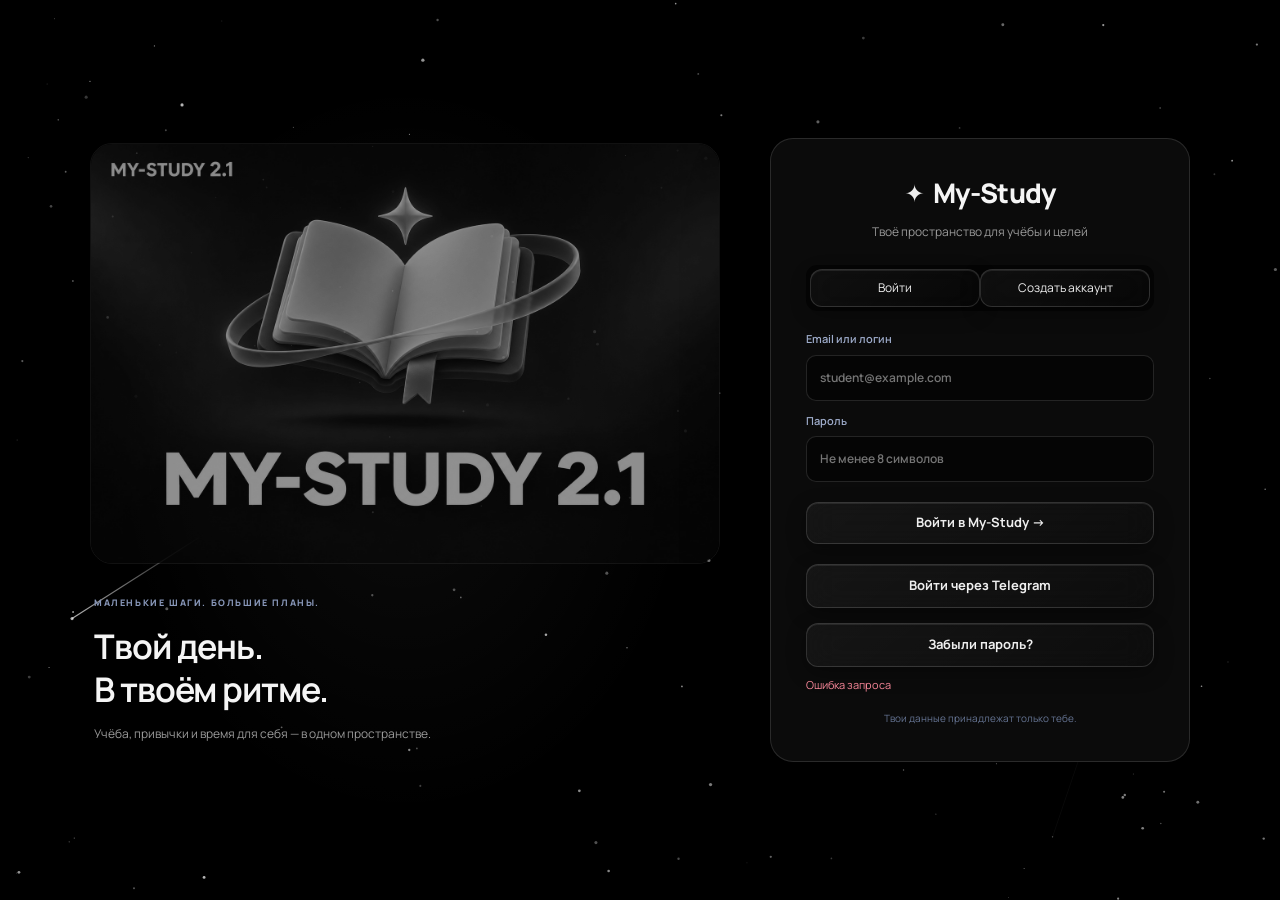
==== commit 7ac6f3b7: "Fix habit controls and island labels; add cosmic backgrounds and persistent orbit directories" ====
--- a/static/index.html
+++ b/static/index.html
@@ -1,7 +1,8 @@
 <!doctype html>
-<html lang="ru"><head><meta charset="utf-8"><meta name="viewport" content="width=device-width,initial-scale=1"><meta name="theme-color" content="#070910"><title>My-Study — твой учебный день</title><link rel="preconnect" href="https://fonts.googleapis.com"><link rel="preconnect" href="https://fonts.gstatic.com" crossorigin><link href="https://fonts.googleapis.com/css2?family=DM+Sans:wght@400;500;600;700;800&family=Manrope:wght@400;500;600;700;800&display=swap" rel="stylesheet"><link rel="stylesheet" href="/static/style.css?v=2.1"><link rel="stylesheet" href="/static/assistant.css?v=1"><link rel="stylesheet" href="/static/habits.css?v=1"><link rel="stylesheet" href="/static/themes.css?v=profile-fix"><link rel="stylesheet" href="/static/telegram-app.css?v=1"><link rel="stylesheet" href="/static/whiteboard.css?v=7-large-world"><link rel="stylesheet" href="/static/motion.css?v=1"><link rel="stylesheet" href="/static/planet-menu.css?v=1"><link rel="stylesheet" href="/static/island-layout.css?v=1"><link rel="stylesheet" href="/static/space-experience.css?v=1"><link rel="stylesheet" href="/static/hub.css?v=1"><link rel="stylesheet" href="/static/black-cosmos.css?v=1"><link rel="stylesheet" href="/static/glass-finish.css?v=1"><link rel="stylesheet" href="/static/cosmic-banners.css?v=1"></head>
+<html lang="ru"><head><meta charset="utf-8"><meta name="viewport" content="width=device-width,initial-scale=1"><meta name="theme-color" content="#070910"><title>My-Study — твой учебный день</title><link rel="preconnect" href="https://fonts.googleapis.com"><link rel="preconnect" href="https://fonts.gstatic.com" crossorigin><link href="https://fonts.googleapis.com/css2?family=DM+Sans:wght@400;500;600;700;800&family=Manrope:wght@400;500;600;700;800&display=swap" rel="stylesheet"><link rel="stylesheet" href="/static/style.css?v=2.1"><link rel="stylesheet" href="/static/assistant.css?v=1"><link rel="stylesheet" href="/static/habits.css?v=1"><link rel="stylesheet" href="/static/themes.css?v=profile-fix"><link rel="stylesheet" href="/static/telegram-app.css?v=1"><link rel="stylesheet" href="/static/whiteboard.css?v=7-large-world"><link rel="stylesheet" href="/static/motion.css?v=1"><link rel="stylesheet" href="/static/planet-menu.css?v=1"><link rel="stylesheet" href="/static/island-layout.css?v=1"><link rel="stylesheet" href="/static/space-experience.css?v=1"><link rel="stylesheet" href="/static/hub.css?v=1"><link rel="stylesheet" href="/static/black-cosmos.css?v=1"><link rel="stylesheet" href="/static/glass-finish.css?v=1"><link rel="stylesheet" href="/static/cosmic-banners.css?v=1"><link rel="stylesheet" href="/static/orbit-upgrade.css?v=1"></head>
 <body><div class="space-bg"><div class="nebula n1"></div><div class="nebula n2"></div><div class="stars" id="stars"></div></div>
 <div id="auth" class="auth-wrap hidden"><div class="auth-visual" aria-hidden="true"><img src="/static/bot_images/my-study.jpg" alt=""><div class="auth-visual-copy"><span class="eyebrow">МАЛЕНЬКИЕ ШАГИ. БОЛЬШИЕ ПЛАНЫ.</span><h2>Твой день.<br>В твоём ритме.</h2><p>Учёба, привычки и время для себя — в одном пространстве.</p></div></div><div class="auth-card glass"><div class="brand big"><span class="brand-mark">✦</span><span>My-Study</span></div><p class="muted">Твоё пространство для учёбы и целей</p><div class="auth-tabs"><button class="tab active" data-auth="login">Войти</button><button class="tab" data-auth="register">Создать аккаунт</button></div><form id="loginForm" class="auth-form"><label>Email или логин<input name="login" autocomplete="username" required placeholder="student@example.com"></label><label>Пароль<input name="password" type="password" autocomplete="current-password" required placeholder="Не менее 8 символов"></label><button class="primary full">Войти в My-Study <span>→</span></button></form><form id="registerForm" class="auth-form hidden"><label>Имя<input name="display_name" placeholder="Как тебя называть?"></label><label>Логин<input name="username" required minlength="3" maxlength="40" placeholder="student_01"></label><label>Email<input name="email" type="email" required placeholder="student@example.com"></label><label>Пароль<input name="password" type="password" required minlength="8" placeholder="Минимум 8 символов"></label><button class="primary full">Создать аккаунт <span>→</span></button></form><div class="auth-extra-actions"><button type="button" class="secondary full" id="telegramLoginButton">Войти через Telegram</button><button type="button" class="ghost full" id="forgotPasswordButton">Забыли пароль?</button></div><div id="authError" class="error-line"></div><div class="auth-foot">Твои данные принадлежат только тебе.</div></div></div>
 <div id="app" class="app-shell hidden">
 <main class="main"><header class="topbar"><div class="island-page-heading"><button type="button" class="ghost back-to-main hidden" id="backToMain">← Главное меню</button><div class="island-heading-row"><span id="sectionEmblem" class="section-emblem" aria-hidden="true"></span><div><div class="eyebrow" id="todayLabel">ТВОЁ ПРОСТРАНСТВО</div><h1 id="pageTitle">Мой космос</h1></div></div></div><div class="top-actions"><button class="quick-add-button" id="quickAdd" title="Быстро добавить">＋ <span>Добавить</span></button><button class="icon-btn" id="themeHint" title="Настроить оформление">✦</button></div></header><section id="content" class="content"></section><button id="assistantLauncher" class="assistant-launcher" aria-label="Открыть помощника">✦ <span>Помощник</span></button><footer class="footer">MY-STUDY <span>·</span> Сделай сегодняшний день значимым.</footer></main></div><div id="toast" class="toast" role="status" aria-live="polite"></div><div id="modal" class="modal-wrap hidden"><div class="modal glass" role="dialog" aria-modal="true" aria-labelledby="modalTitle"><div class="modal-head"><h3 id="modalTitle">Добавить</h3><button class="icon-btn" onclick="closeModal()">×</button></div><div id="modalBody"></div></div></div>
-<script src="https://telegram.org/js/telegram-web-app.js"></script><script src="/static/telegram-app.js?v=1"></script><script src="/static/grammar.js?v=1"></script><script src="/static/themes.js?v=black-grammar-3"></script><script src="/static/habits-core.js?v=black-grammar-3"></script><script src="/static/habits.js?v=black-grammar-3"></script><script src="/static/assistant.js?v=black-grammar-3"></script><script src="/static/board-shapes.js?v=1"></script><script src="/static/whiteboard.js?v=8-shapes"></script><script src="/static/quick-updates.js?v=black-grammar-3"></script><script src="/static/motivation.js?v=black-five-animated"></script><script src="/static/space-effects.js?v=black-grammar-3"></script><script src="/static/planet-menu.js?v=black-grammar-3"></script><script src="/static/goals.js?v=1"></script><script src="/static/hub.js?v=1"></script><script src="/static/workspace.js?v=1"></script><script src="/static/orbit-router.js?v=1"></script><script src="/static/glass-finish.js?v=1"></script><script src="/static/app.js?v=black-grammar-3"></script><script src="/static/telegram-auth.js?v=1"></script></body></html>
+<script src="https://telegram.org/js/telegram-web-app.js"></script><script src="/static/telegram-app.js?v=1"></script><script src="/static/grammar.js?v=1"></script><script src="/static/themes.js?v=black-grammar-3"></script><script src="/static/habits-core.js?v=black-grammar-3"></script><script src="/static/habits.js?v=orbit-upgrade-1"></script><script src="/static/assistant.js?v=black-grammar-3"></script><script src="/static/board-shapes.js?v=1"></script><script src="/static/whiteboard.js?v=8-shapes"></script><script src="/static/quick-updates.js?v=orbit-upgrade-1"></script><script src="/static/motivation.js?v=black-five-animated"></script><script src="/static/space-effects.js?v=black-grammar-3"></script><script src="/static/planet-menu.js?v=orbit-upgrade-1"></script><script src="/static/goals.js?v=orbit-upgrade-1"></script><script src="/static/hub.js?v=orbit-upgrade-1"></script><script src="/static/workspace.js?v=1"></script><script src="/static/orbit-router.js?v=orbit-upgrade-1"></script><script src="/static/glass-finish.js?v=orbit-upgrade-1"></script><script src="/static/space-field.js?v=1"></script><script src="/static/orbit-upgrade.js?v=1"></script><script src="/static/app.js?v=orbit-upgrade-1"></script><script src="/static/telegram-auth.js?v=1"></script></body></html>
+
--- a/static/orbit-upgrade.css
+++ b/static/orbit-upgrade.css
@@ -0,0 +1,20 @@
+/* Stable overlays must not inherit the generic glass-button positioning. */
+#assistantLauncher.assistant-launcher{position:fixed!important;right:max(24px,env(safe-area-inset-right));left:auto!important;bottom:calc(24px + env(safe-area-inset-bottom));z-index:35;min-height:48px;padding:12px 19px;transform:none!important;backdrop-filter:blur(20px)}
+.space-bg{z-index:0!important;pointer-events:none;background:#000!important}.space-bg .nebula,.space-bg>.stars{display:none}.app-shell,.auth-wrap{position:relative;z-index:1}.app-shell .main{background:transparent}.space-field{position:absolute;inset:0;width:100%;height:100%;pointer-events:none}.planet-menu:after{display:none!important}.planet-stage .planet-star{color:#fff;opacity:.65}.planet-dust{position:absolute;inset:-30px;border-radius:50%;pointer-events:none;background-image:radial-gradient(1px 1px at 20% 30%,#fff8 95%,transparent),radial-gradient(1px 1px at 75% 65%,#fff5 95%,transparent);background-size:49px 57px,71px 81px;opacity:.2;mask-image:radial-gradient(ellipse,#0008,transparent 66%)}.orbit-satellite{position:absolute;width:7px;height:7px;border-radius:50%;background:#fff;box-shadow:0 0 9px #fff8;offset-path:ellipse(26% 33% at 50% 46%);animation:orbit-satellite-track 45s linear infinite;pointer-events:none;z-index:1}.planet-stage[data-current-orbit="study"] .orbit-satellite{offset-distance:0%}.planet-stage[data-current-orbit="rhythm"] .orbit-satellite{offset-distance:33%}.planet-stage[data-current-orbit="preferences"] .orbit-satellite{offset-distance:66%}
+/* Labels stay outside the transformed 3D artwork, above it in every state. */
+.planet-node .island-cluster{transform-style:flat!important;isolation:isolate}.planet-node .island-land{z-index:0;backface-visibility:hidden;transform-style:flat}.planet-node .island-cluster>i{z-index:2}.planet-node .island-title{z-index:5!important;transform:translateX(-50%) translateZ(0)!important;background:rgba(12,12,12,.93)!important;backdrop-filter:blur(15px);text-shadow:0 1px 5px #000;box-shadow:0 3px 12px #0007;pointer-events:none}.planet-node .hub-island-caption{z-index:6;pointer-events:none}.planet-node:hover .island-title{color:#fff;opacity:1;visibility:visible;border-color:#fff8}.planet-node .island-land{transform-origin:50% 45%}
+.habit-progress-form{display:grid;gap:14px;padding:20px 0;margin-top:18px}.habit-progress-form>b{font-size:15px}.habit-progress-form .form-grid{display:grid;grid-template-columns:minmax(100px,.7fr) minmax(130px,1fr);gap:14px;align-items:start}.habit-progress-form label{display:flex;flex-direction:column;gap:8px;font-size:12px;color:#bbb;min-width:0;padding-top:0}.habit-progress-form label.floating-label{display:flex;padding-top:0}.habit-progress-form .field-caption{position:static!important;transform:none!important;font-size:12px;color:#aaa}.habit-progress-form input:not([type=checkbox]),.habit-progress-form textarea{display:block;width:100%;max-width:100%;min-width:0;min-height:46px;padding:12px 13px;border:1px solid #ffffff28;border-radius:12px;color:#f5f5f5;background:#ffffff05;font-size:14px;box-shadow:inset 0 1px 0 #ffffff08}.habit-progress-form input::placeholder{color:#888}.habit-progress-form>button{justify-self:start;min-height:46px;font-size:13px;padding:12px 18px}.habit-day-panel .habit-note-label textarea{width:100%;min-height:110px;padding:13px;border:1px solid #ffffff28;border-radius:12px;background:#ffffff05;color:#eee;font-size:14px}.habit-day-panel [data-save-day-note]{min-height:46px;padding:12px 18px}.habit-item .habit-card-bottom{gap:10px;flex-wrap:wrap}.habit-item .habit-card-bottom>span{flex:1 1 190px;font-size:12px}.habit-item .habit-card-bottom button{min-height:44px;min-width:96px;padding:11px 15px;font-size:13px!important;line-height:1.3}.habit-item .habit-card-bottom button.habit-delete{min-width:44px;width:44px;height:44px;padding:9px;font-size:22px!important}.habit-amount-progress{margin:15px 0 0;padding:12px 14px;background:#ffffff04;border:1px solid var(--line);border-radius:12px}.habit-amount-progress .row{font-size:12px;margin-bottom:9px;color:#ccc}.habit-amount-progress .progress{height:5px}.habit-day-dialog{width:min(850px,94vw);max-height:88dvh;overflow:auto;background:#080808;padding:26px;border-radius:22px}.habit-day-dialog .habit-day-panel{border:0;padding:0;box-shadow:none}.habit-day-dialog .habit-progress-form input{min-height:48px}.habit-day-dialog>.row{margin-bottom:18px}.habit-day-dialog .habit-day-panel .section-head{margin-top:0}.card-actions{display:flex;gap:8px;flex-wrap:wrap;margin-top:16px}.card-actions button{min-height:44px;padding:10px 15px}.card-recent-change{animation:record-outline 1300ms ease-out}.card-reflow{transition:translate 260ms cubic-bezier(.2,.7,.3,1)}.next-goal-step{outline:1px solid #fff8;background:#ffffff0a!important}.next-goal-step:after{content:'Следующий шаг';font-size:9px;color:#bbb;margin-left:auto}.goal-block>summary{cursor:pointer;list-style:none;display:flex;align-items:center;justify-content:space-between;gap:12px}.goal-block>summary::-webkit-details-marker{display:none}.goal-block>summary:after{content:'−';font-size:18px}.goal-block:not([open])>summary:after{content:'+'}.goal-block:not([open])>summary h3{color:#aaa}
+.orbit-section-nav{margin:0 0 22px}.orbit-breadcrumbs{display:flex;align-items:center;gap:8px;flex-wrap:wrap;margin-bottom:12px;font-size:12px;color:#888}.orbit-breadcrumbs button{padding:7px 11px;min-height:34px;font-size:12px}.orbit-breadcrumbs>span:last-child{color:#ddd}.orbit-neighbours{display:flex;gap:8px;flex-wrap:wrap}.orbit-neighbours button{min-height:42px;font-size:12px;padding:10px 14px}.orbit-neighbours button[aria-current="page"]{background:#ffffff15!important;border-color:#ffffff65!important}.search-match{background:#ffffff20;color:#fff;border-radius:3px;padding:0 2px}.search-recent-heading{padding:9px 12px;font-size:10px;letter-spacing:1px;color:#999}.orbit-mobile-actions{display:none}.assistant-resize-handle{position:absolute!important;z-index:8;top:14px;bottom:14px;right:calc(var(--assistant-panel-width,340px) + 2px);width:14px;cursor:col-resize;touch-action:none;border-radius:7px;outline:0}.assistant-resize-handle:before{content:'';position:absolute;top:30%;bottom:30%;left:5px;width:3px;border-radius:4px;background:#ffffff28;transition:background 200ms}.assistant-resize-handle:hover:before,.assistant-resize-handle:focus-visible:before{background:#fff9}.workspace-layout,.ai-layout{position:relative;grid-template-columns:minmax(0,1fr) var(--assistant-panel-width,340px)}.ai-layout>.assistant-resize-handle{grid-column:auto}.ai-layout .ai-context{min-width:0}.section-preview{white-space:normal}.island-preview-content{margin-top:7px;padding-top:7px;border-top:1px solid #ffffff1a;color:#ddd;display:block}.button-loading{opacity:.6;cursor:wait}.button-loading:after{content:'';display:inline-block;width:12px;height:12px;margin-left:8px;border:1px solid #fff3;border-top-color:#fff;border-radius:50%;animation:control-spin 800ms linear infinite}.island-architecture{pointer-events:none}
+@keyframes control-spin{to{transform:rotate(360deg)}}@keyframes record-outline{0%{box-shadow:0 0 0 1px #fff9,0 0 20px #fff2}100%{box-shadow:0 0 0 1px transparent,0 0 0 transparent}}@keyframes orbit-satellite-track{to{offset-distance:100%}}
+@media(max-width:1050px){.assistant-resize-handle{display:none}.workspace-layout{grid-template-columns:minmax(0,1fr) 290px}}
+@media(max-width:760px){body:has(.orbit-mobile-actions){padding-bottom:90px}.orbit-mobile-actions{position:fixed;left:12px;right:12px;bottom:calc(10px + env(safe-area-inset-bottom));z-index:34;display:grid;grid-template-columns:1fr 1.25fr 1fr;gap:7px;background:#080808d9;backdrop-filter:blur(20px);border:1px solid #ffffff25;border-radius:18px;padding:8px;box-shadow:0 10px 30px #0009}.orbit-mobile-actions button{min-height:46px;padding:10px 7px;font-size:11px}.orbit-mobile-actions~#assistantLauncher{display:none}body:has(.orbit-mobile-actions) #assistantLauncher{bottom:calc(94px + env(safe-area-inset-bottom))}.orbit-neighbours{flex-wrap:nowrap;overflow-x:auto;max-width:100%;padding-bottom:5px}.orbit-neighbours button{white-space:nowrap;flex:none}.habit-item .habit-card-bottom>span{flex-basis:100%}.habit-item .habit-card-bottom button:not(.habit-delete){flex:1}.habit-progress-form .form-grid{grid-template-columns:1fr}.habit-day-dialog{padding:20px 16px}.habit-day-dialog .habit-day-panel h2{font-size:20px}.workspace-layout{display:flex}.next-goal-step:after{display:none}.habit-progress-form>button{justify-self:stretch}.orbit-satellite{width:5px;height:5px}}
+@media(prefers-reduced-motion:reduce){.orbit-satellite{animation:none}.card-recent-change{animation:none}.card-reflow{transition:none}.button-loading:after{animation:none}}html[data-motion="minimal"] .orbit-satellite{animation:none}
+
+.orbit-directory{padding:30px}.orbit-directory-grid{display:grid;grid-template-columns:repeat(2,minmax(0,1fr));gap:16px;margin-top:22px}.orbit-directory-grid>button{display:flex;gap:18px;align-items:center;text-align:left;min-height:110px;padding:22px}.directory-icon{color:#eee;flex:none}.directory-icon svg{width:30px;height:30px}.orbit-directory-grid b{display:block;font-size:16px;margin-bottom:8px}.orbit-directory-grid small{display:block;line-height:1.6;color:#999;font-size:12px}.orbit-directory-grid i{margin-left:auto;color:#999}.modal-wrap:has(#modalBody>.habit-day-panel) .modal{width:min(850px,94vw);max-width:850px}.modal-wrap:has(#modalBody>.habit-day-panel) .modal-body{padding:0}@media(max-width:760px){.orbit-directory{padding:23px 18px}.orbit-directory-grid{grid-template-columns:1fr;gap:12px}.orbit-directory-grid>button{min-height:90px;padding:18px}.orbit-directory-grid b{font-size:15px}.card:not(.wb-workspace){backdrop-filter:none}}
+
+button:disabled{opacity:.42!important;cursor:not-allowed!important;transform:none!important}button:not(.planet-node):not(:disabled):before{content:'';position:absolute;inset:-100% auto -100% 0;width:35%;background:linear-gradient(90deg,transparent,#ffffff0a,transparent);transform:translateX(-180%) skewX(-18deg);transition:transform 750ms ease;pointer-events:none}button:not(.planet-node):not(:disabled):hover:before{transform:translateX(420%) skewX(-18deg)}.card:not(.wb-workspace){background-color:rgba(9,9,9,.92)}
+
+.orbit-directory-grid>button{overflow:visible!important;position:relative}.orbit-directory-grid>button:hover,.orbit-directory-grid>button:focus-visible{z-index:8}.orbit-directory-grid>button:hover .section-preview,.orbit-directory-grid>button:focus-visible .section-preview{opacity:1;transform:translateY(5px)}@media(max-width:760px){.orbit-directory-grid .section-preview{display:none}}
+
+@media(max-width:760px){body:has(.orbit-mobile-actions) #assistantLauncher{display:none!important}}.orbit-directory-grid>button .glass-ripple{display:none}
+
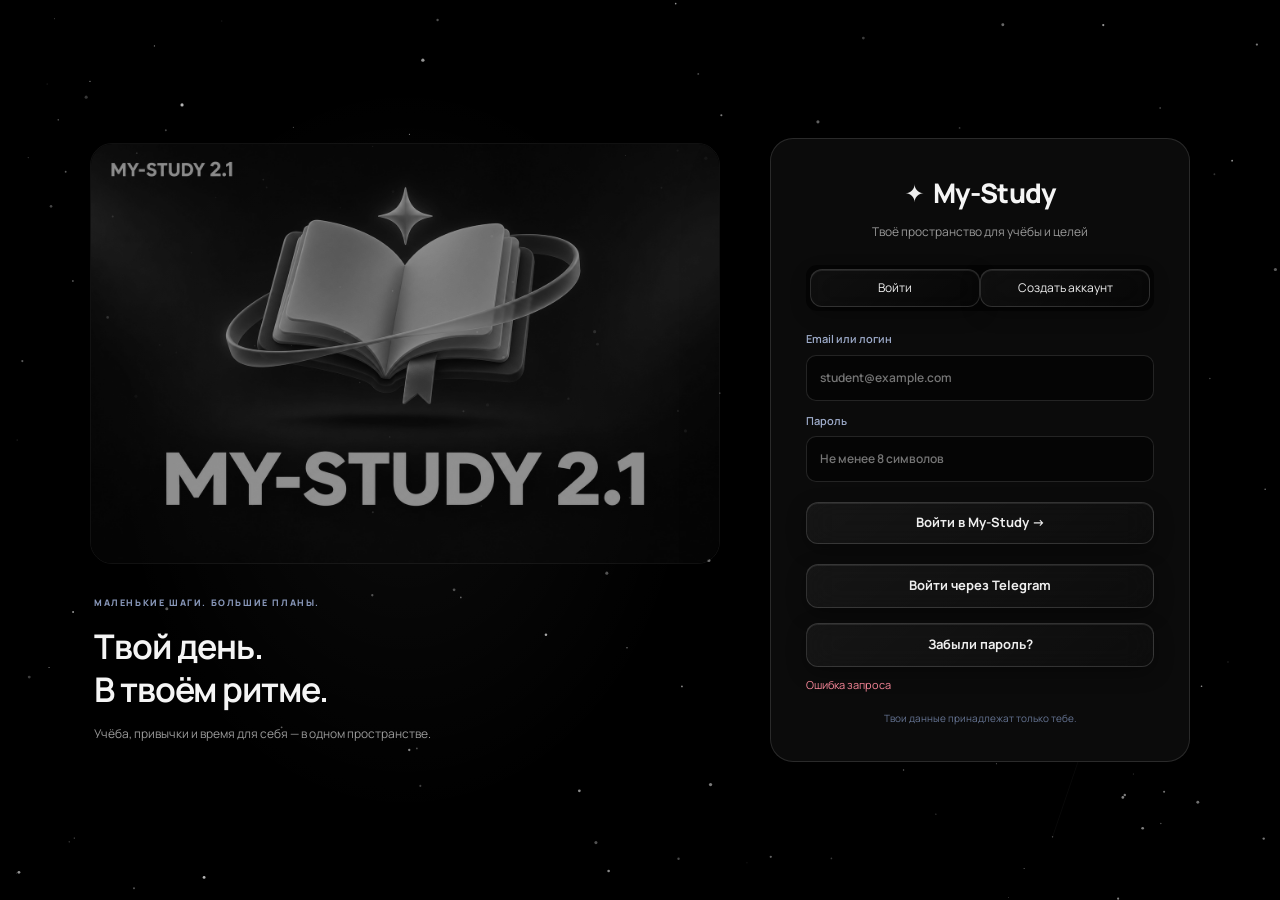
==== commit 5ddcdba3: "Add installable moon PWA, Web Push, offline drafts and study workspace tools" ====
--- a/static/index.html
+++ b/static/index.html
@@ -1,8 +1,8 @@
 <!doctype html>
-<html lang="ru"><head><meta charset="utf-8"><meta name="viewport" content="width=device-width,initial-scale=1"><meta name="theme-color" content="#070910"><title>My-Study — твой учебный день</title><link rel="preconnect" href="https://fonts.googleapis.com"><link rel="preconnect" href="https://fonts.gstatic.com" crossorigin><link href="https://fonts.googleapis.com/css2?family=DM+Sans:wght@400;500;600;700;800&family=Manrope:wght@400;500;600;700;800&display=swap" rel="stylesheet"><link rel="stylesheet" href="/static/style.css?v=2.1"><link rel="stylesheet" href="/static/assistant.css?v=1"><link rel="stylesheet" href="/static/habits.css?v=1"><link rel="stylesheet" href="/static/themes.css?v=profile-fix"><link rel="stylesheet" href="/static/telegram-app.css?v=1"><link rel="stylesheet" href="/static/whiteboard.css?v=7-large-world"><link rel="stylesheet" href="/static/motion.css?v=1"><link rel="stylesheet" href="/static/planet-menu.css?v=1"><link rel="stylesheet" href="/static/island-layout.css?v=1"><link rel="stylesheet" href="/static/space-experience.css?v=1"><link rel="stylesheet" href="/static/hub.css?v=1"><link rel="stylesheet" href="/static/black-cosmos.css?v=1"><link rel="stylesheet" href="/static/glass-finish.css?v=1"><link rel="stylesheet" href="/static/cosmic-banners.css?v=1"><link rel="stylesheet" href="/static/orbit-upgrade.css?v=1"></head>
+<html lang="ru"><head><meta charset="utf-8"><meta name="viewport" content="width=device-width,initial-scale=1"><meta name="theme-color" content="#000000"><meta name="apple-mobile-web-app-capable" content="yes"><meta name="apple-mobile-web-app-status-bar-style" content="black-translucent"><link rel="icon" href="/static/moon.svg" type="image/svg+xml"><link rel="icon" href="/static/icons/moon-192.png" type="image/png"><link rel="apple-touch-icon" href="/static/icons/moon-180.png"><link rel="manifest" href="/manifest.webmanifest"><title>My-Study — твой учебный день</title><link rel="preconnect" href="https://fonts.googleapis.com"><link rel="preconnect" href="https://fonts.gstatic.com" crossorigin><link href="https://fonts.googleapis.com/css2?family=DM+Sans:wght@400;500;600;700;800&family=Manrope:wght@400;500;600;700;800&display=swap" rel="stylesheet"><link rel="stylesheet" href="/static/style.css?v=2.1"><link rel="stylesheet" href="/static/assistant.css?v=1"><link rel="stylesheet" href="/static/habits.css?v=1"><link rel="stylesheet" href="/static/themes.css?v=profile-fix"><link rel="stylesheet" href="/static/telegram-app.css?v=1"><link rel="stylesheet" href="/static/whiteboard.css?v=7-large-world"><link rel="stylesheet" href="/static/motion.css?v=1"><link rel="stylesheet" href="/static/planet-menu.css?v=1"><link rel="stylesheet" href="/static/island-layout.css?v=1"><link rel="stylesheet" href="/static/space-experience.css?v=1"><link rel="stylesheet" href="/static/hub.css?v=1"><link rel="stylesheet" href="/static/black-cosmos.css?v=1"><link rel="stylesheet" href="/static/glass-finish.css?v=1"><link rel="stylesheet" href="/static/cosmic-banners.css?v=1"><link rel="stylesheet" href="/static/orbit-upgrade.css?v=1"><link rel="stylesheet" href="/static/expansion.css?v=1"><link rel="stylesheet" href="/static/vendor/katex/katex.min.css"></head>
 <body><div class="space-bg"><div class="nebula n1"></div><div class="nebula n2"></div><div class="stars" id="stars"></div></div>
 <div id="auth" class="auth-wrap hidden"><div class="auth-visual" aria-hidden="true"><img src="/static/bot_images/my-study.jpg" alt=""><div class="auth-visual-copy"><span class="eyebrow">МАЛЕНЬКИЕ ШАГИ. БОЛЬШИЕ ПЛАНЫ.</span><h2>Твой день.<br>В твоём ритме.</h2><p>Учёба, привычки и время для себя — в одном пространстве.</p></div></div><div class="auth-card glass"><div class="brand big"><span class="brand-mark">✦</span><span>My-Study</span></div><p class="muted">Твоё пространство для учёбы и целей</p><div class="auth-tabs"><button class="tab active" data-auth="login">Войти</button><button class="tab" data-auth="register">Создать аккаунт</button></div><form id="loginForm" class="auth-form"><label>Email или логин<input name="login" autocomplete="username" required placeholder="student@example.com"></label><label>Пароль<input name="password" type="password" autocomplete="current-password" required placeholder="Не менее 8 символов"></label><button class="primary full">Войти в My-Study <span>→</span></button></form><form id="registerForm" class="auth-form hidden"><label>Имя<input name="display_name" placeholder="Как тебя называть?"></label><label>Логин<input name="username" required minlength="3" maxlength="40" placeholder="student_01"></label><label>Email<input name="email" type="email" required placeholder="student@example.com"></label><label>Пароль<input name="password" type="password" required minlength="8" placeholder="Минимум 8 символов"></label><button class="primary full">Создать аккаунт <span>→</span></button></form><div class="auth-extra-actions"><button type="button" class="secondary full" id="telegramLoginButton">Войти через Telegram</button><button type="button" class="ghost full" id="forgotPasswordButton">Забыли пароль?</button></div><div id="authError" class="error-line"></div><div class="auth-foot">Твои данные принадлежат только тебе.</div></div></div>
 <div id="app" class="app-shell hidden">
 <main class="main"><header class="topbar"><div class="island-page-heading"><button type="button" class="ghost back-to-main hidden" id="backToMain">← Главное меню</button><div class="island-heading-row"><span id="sectionEmblem" class="section-emblem" aria-hidden="true"></span><div><div class="eyebrow" id="todayLabel">ТВОЁ ПРОСТРАНСТВО</div><h1 id="pageTitle">Мой космос</h1></div></div></div><div class="top-actions"><button class="quick-add-button" id="quickAdd" title="Быстро добавить">＋ <span>Добавить</span></button><button class="icon-btn" id="themeHint" title="Настроить оформление">✦</button></div></header><section id="content" class="content"></section><button id="assistantLauncher" class="assistant-launcher" aria-label="Открыть помощника">✦ <span>Помощник</span></button><footer class="footer">MY-STUDY <span>·</span> Сделай сегодняшний день значимым.</footer></main></div><div id="toast" class="toast" role="status" aria-live="polite"></div><div id="modal" class="modal-wrap hidden"><div class="modal glass" role="dialog" aria-modal="true" aria-labelledby="modalTitle"><div class="modal-head"><h3 id="modalTitle">Добавить</h3><button class="icon-btn" onclick="closeModal()">×</button></div><div id="modalBody"></div></div></div>
-<script src="https://telegram.org/js/telegram-web-app.js"></script><script src="/static/telegram-app.js?v=1"></script><script src="/static/grammar.js?v=1"></script><script src="/static/themes.js?v=black-grammar-3"></script><script src="/static/habits-core.js?v=black-grammar-3"></script><script src="/static/habits.js?v=orbit-upgrade-1"></script><script src="/static/assistant.js?v=black-grammar-3"></script><script src="/static/board-shapes.js?v=1"></script><script src="/static/whiteboard.js?v=8-shapes"></script><script src="/static/quick-updates.js?v=orbit-upgrade-1"></script><script src="/static/motivation.js?v=black-five-animated"></script><script src="/static/space-effects.js?v=black-grammar-3"></script><script src="/static/planet-menu.js?v=orbit-upgrade-1"></script><script src="/static/goals.js?v=orbit-upgrade-1"></script><script src="/static/hub.js?v=orbit-upgrade-1"></script><script src="/static/workspace.js?v=1"></script><script src="/static/orbit-router.js?v=orbit-upgrade-1"></script><script src="/static/glass-finish.js?v=orbit-upgrade-1"></script><script src="/static/space-field.js?v=1"></script><script src="/static/orbit-upgrade.js?v=1"></script><script src="/static/app.js?v=orbit-upgrade-1"></script><script src="/static/telegram-auth.js?v=1"></script></body></html>
+<script src="https://telegram.org/js/telegram-web-app.js"></script><script src="/static/telegram-app.js?v=1"></script><script src="/static/grammar.js?v=1"></script><script src="/static/themes.js?v=black-grammar-3"></script><script src="/static/habits-core.js?v=black-grammar-3"></script><script src="/static/habits.js?v=orbit-upgrade-1"></script><script src="/static/assistant.js?v=black-grammar-3"></script><script src="/static/board-shapes.js?v=1"></script><script src="/static/whiteboard.js?v=8-shapes"></script><script src="/static/quick-updates.js?v=orbit-upgrade-1"></script><script src="/static/motivation.js?v=black-five-animated"></script><script src="/static/space-effects.js?v=black-grammar-3"></script><script src="/static/planet-menu.js?v=orbit-upgrade-1"></script><script src="/static/goals.js?v=orbit-upgrade-1"></script><script src="/static/hub.js?v=orbit-upgrade-1"></script><script src="/static/workspace.js?v=1"></script><script src="/static/orbit-router.js?v=orbit-upgrade-1"></script><script src="/static/glass-finish.js?v=orbit-upgrade-1"></script><script src="/static/space-field.js?v=1"></script><script src="/static/orbit-upgrade.js?v=1"></script><script src="/static/app.js?v=orbit-upgrade-1"></script><script src="/static/telegram-auth.js?v=1"></script><script src="/static/vendor/katex/katex.min.js"></script><script src="/static/vendor/katex/auto-render.min.js"></script><script src="/static/rich-content.js?v=1"></script><script src="/static/offline.js?v=1"></script><script src="/static/pwa.js?v=1"></script><script src="/static/expansion.js?v=1"></script><script src="/static/expansion-polish.js?v=1"></script></body></html>
 
--- a/static/expansion.css
+++ b/static/expansion.css
@@ -0,0 +1,7 @@
+.expansion-tools{display:flex;flex-wrap:wrap;gap:8px;margin:0 0 22px}.expansion-tools button{font-size:14px;min-height:44px;flex:0 0 auto}.study-step{display:flex!important;align-items:center;gap:12px;margin:12px 0}.study-step input[type=checkbox]{width:22px;min-width:22px;height:22px}.study-step input[type=date]{width:145px;margin-left:auto}.material-condition{white-space:pre-wrap;margin:16px 0}.material-photos{display:flex;gap:12px;overflow:auto;margin:20px 0}.material-photos img{height:160px;max-width:230px;object-fit:contain;border-radius:14px}.pwa-update{position:fixed;bottom:26px;left:50%;transform:translateX(-50%);z-index:10000;padding:14px 20px;display:flex;align-items:center;gap:16px;max-width:90vw}.photo-viewer{position:fixed;inset:0;background:rgba(0,0,0,.96);z-index:20000;display:flex;flex-direction:column}.photo-viewer-tools{display:flex;gap:10px;justify-content:center;padding:20px}.photo-viewer-tools button{background:#191919;color:white;border:1px solid #444;border-radius:12px;min-height:44px;padding:10px 18px}.photo-viewer-stage{overflow:auto;display:grid;place-items:center;flex:1;padding:60px}.photo-viewer img{max-width:85vw;max-height:75vh;transition:transform .2s}.modal progress{display:block;width:100%;height:7px;margin:18px 0;accent-color:#ddd}.modal fieldset{display:flex;flex-wrap:wrap;gap:12px;border:1px solid #333;border-radius:14px}.modal fieldset label{display:flex;align-items:center;gap:6px}.modal fieldset input{width:20px;height:20px}.empty button{display:block;margin:20px auto 0}.material-photos img:hover{outline:1px solid #bbb}html[data-density=compact] .card{padding:16px}html[data-density=compact] .task-card{margin-bottom:8px}html[data-density=compact] .content{gap:12px}button{background-image:radial-gradient(100px circle at var(--pointer-x,-200px) var(--pointer-y,-200px),rgba(255,255,255,.09),transparent 80%)}.unused-observatory:after{content:'◠';position:absolute;font-size:54px;top:0;left:45%;color:#999;pointer-events:none}.unused-garden:after{content:'♧';position:absolute;top:3px;left:45%;font-size:42px;color:#888;pointer-events:none}.unused-station:after{content:'⌁';position:absolute;top:0;left:43%;font-size:50px;color:#aaa;pointer-events:none}.planet-stage:after{content:'';position:absolute;width:5px;height:5px;border-radius:50%;background:#ddd;box-shadow:0 0 12px #fff;left:50%;top:50%;pointer-events:none;animation:observatory-satellite 38s linear infinite;z-index:0}@keyframes observatory-satellite{from{transform:rotate(0) translateX(170px)}to{transform:rotate(360deg) translateX(170px)}}.study-step:has(input:checked)>span{text-decoration:line-through;color:#888}@media(max-width:600px){.study-step{flex-wrap:wrap}.study-step input[type=date]{width:100%;margin-left:34px}.pwa-update{bottom:90px;flex-direction:column;width:85vw}.photo-viewer-tools{gap:5px;padding:12px}.photo-viewer-tools button{padding:8px 12px}.expansion-tools{flex-wrap:nowrap;overflow-x:auto}.expansion-tools button{white-space:nowrap}}@media(prefers-reduced-motion:reduce){.planet-stage:after{animation:none}.photo-viewer img{transition:none}}
+
+.ai-message-text pre,.subject-config pre{white-space:pre;overflow:auto;background:#080808;border:1px solid #333;border-radius:12px;padding:16px}.ai-message-text code{font:14px ui-monospace,monospace}.katex-display{overflow:auto hidden;padding:8px 0}.subject-config p{white-space:pre-wrap}.planet-node:has([data-hub-count=study]):before{content:"";position:absolute;top:24%;left:42%;width:4px;height:4px;background:#ddd;border-radius:50%;box-shadow:12px 0 8px #bbb,-10px 2px 7px #bbb;opacity:.7;pointer-events:none}
+
+.subject-cover{width:64px;min-width:64px;height:60px;color:#aaa;border:1px solid #333;border-radius:14px;padding:8px;margin-right:14px;background:radial-gradient(ellipse at top,#242424,#080808)}.subject-cover svg{width:100%;height:100%}.task-subject-cover{display:block;float:right;width:56px;height:48px;color:#aaa;opacity:.65;pointer-events:none}.task-subject-cover svg{width:100%;height:100%}.island-has-work .island-land{filter:drop-shadow(0 0 8px #ffffff25)}.submission-finished:after{content:" ✓";animation:success-mark .5s ease}.goal-constellation path{stroke-dasharray:1600;stroke-dashoffset:0;animation:constellation-trace 1.4s ease-out}@keyframes constellation-trace{from{stroke-dashoffset:1600}to{stroke-dashoffset:0}}
+
+.observatory-antenna{transform-origin:100px 10px;animation:antenna-look 16s ease-in-out infinite}@keyframes antenna-look{0%,100%{transform:rotate(-12deg)}50%{transform:rotate(15deg)}}@media(prefers-reduced-motion:reduce){.observatory-antenna,.goal-constellation path{animation:none}}
